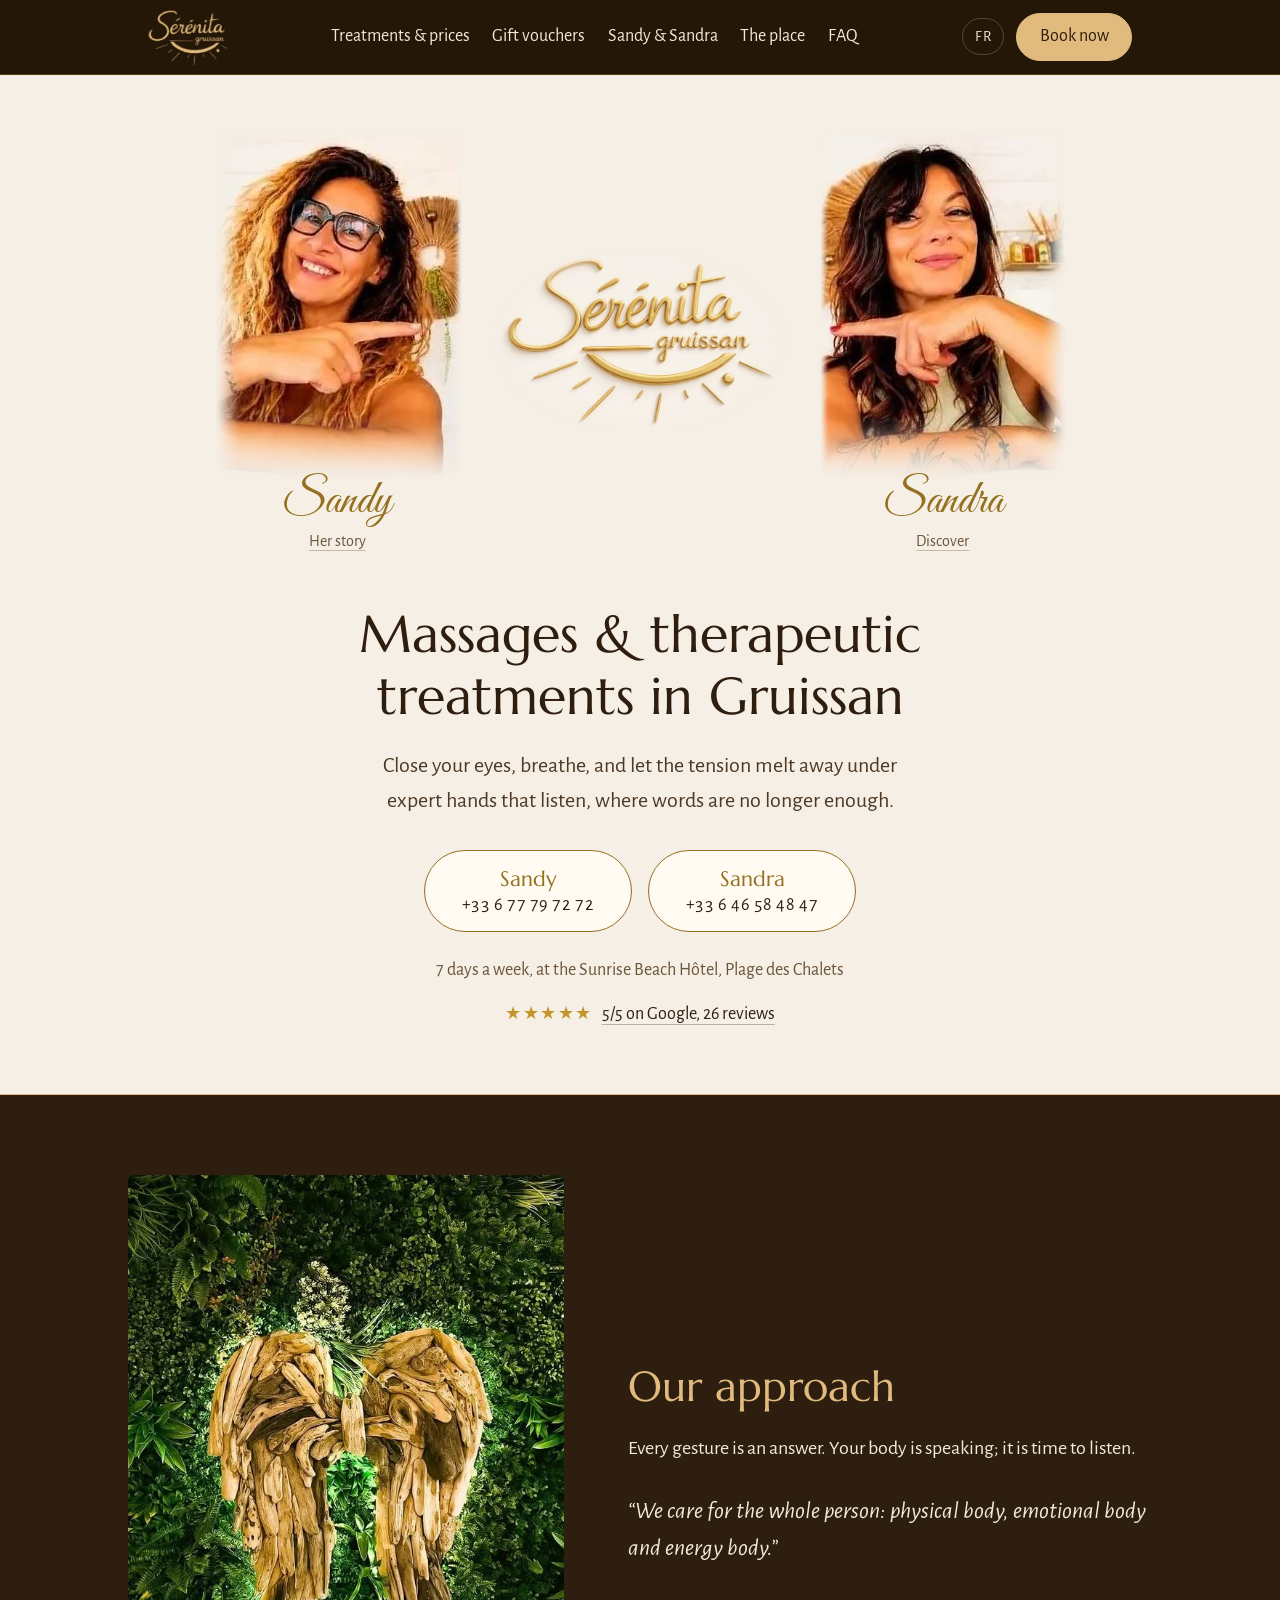
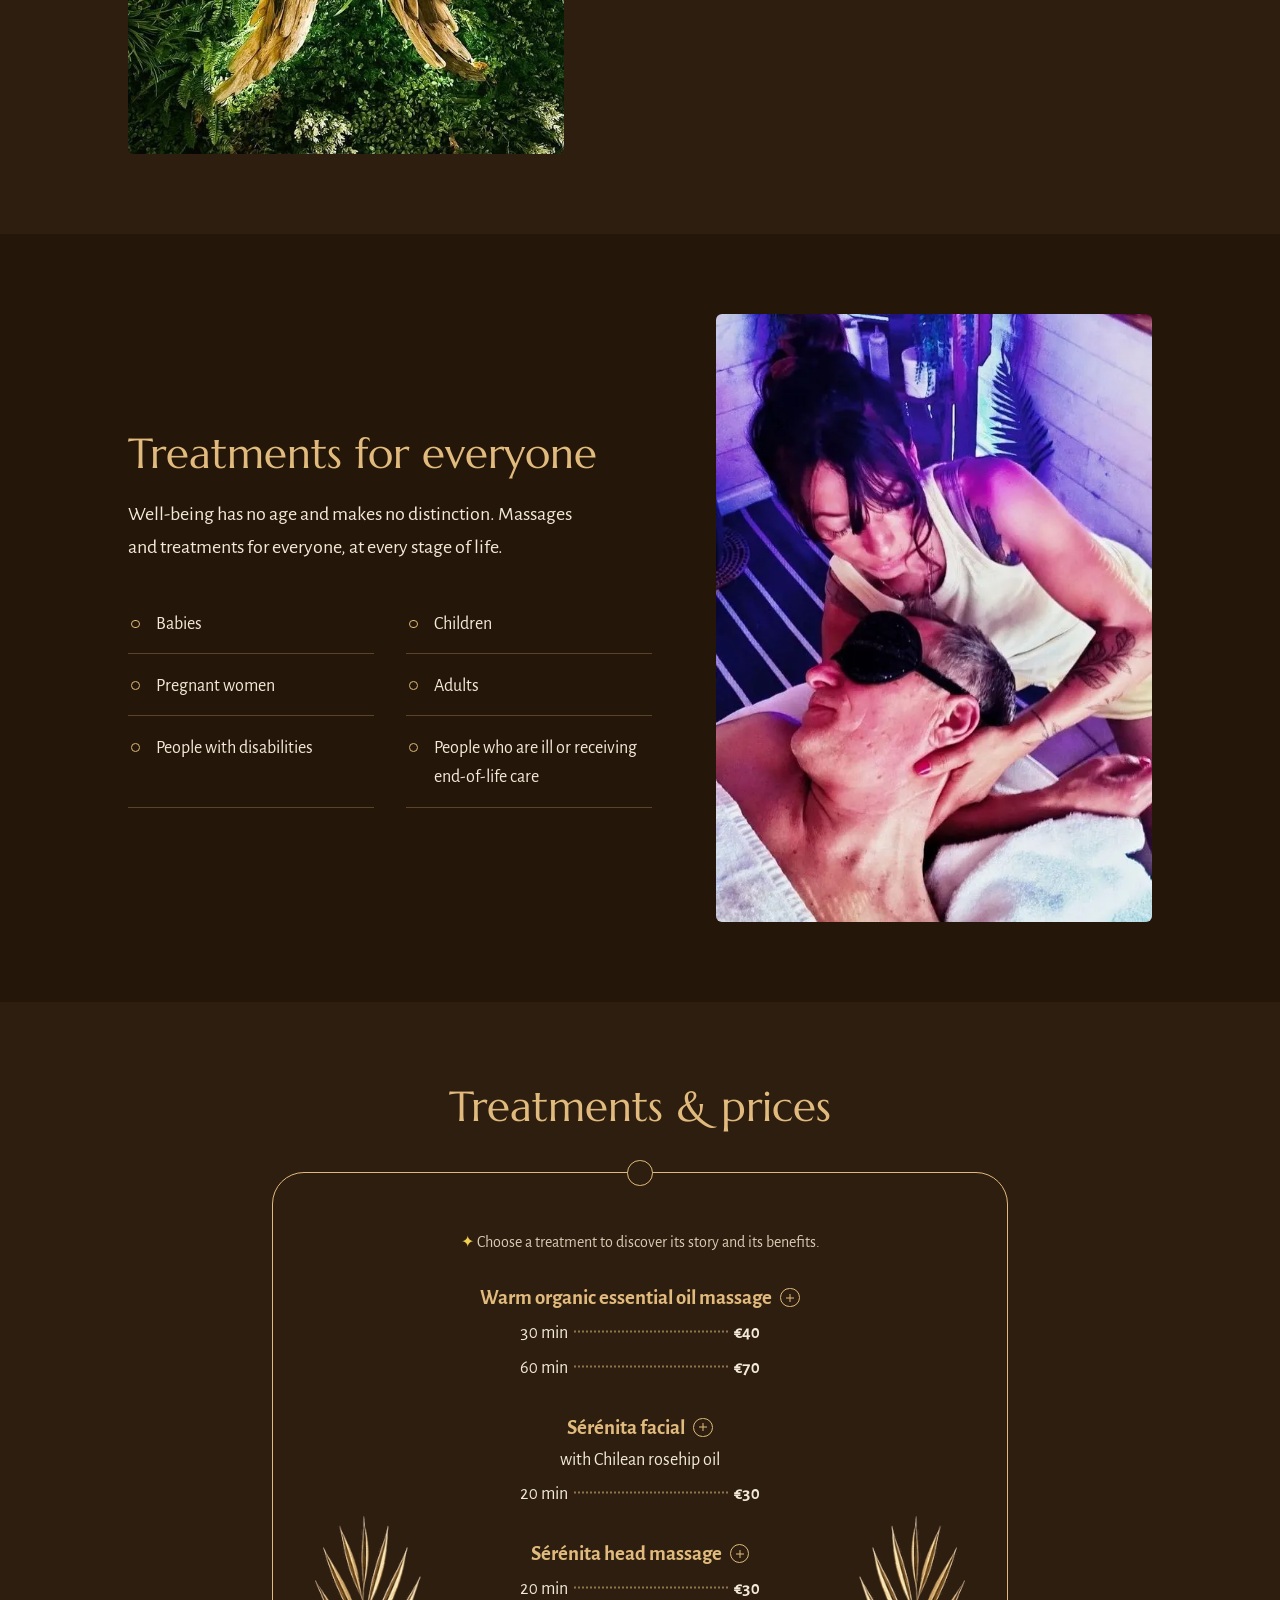
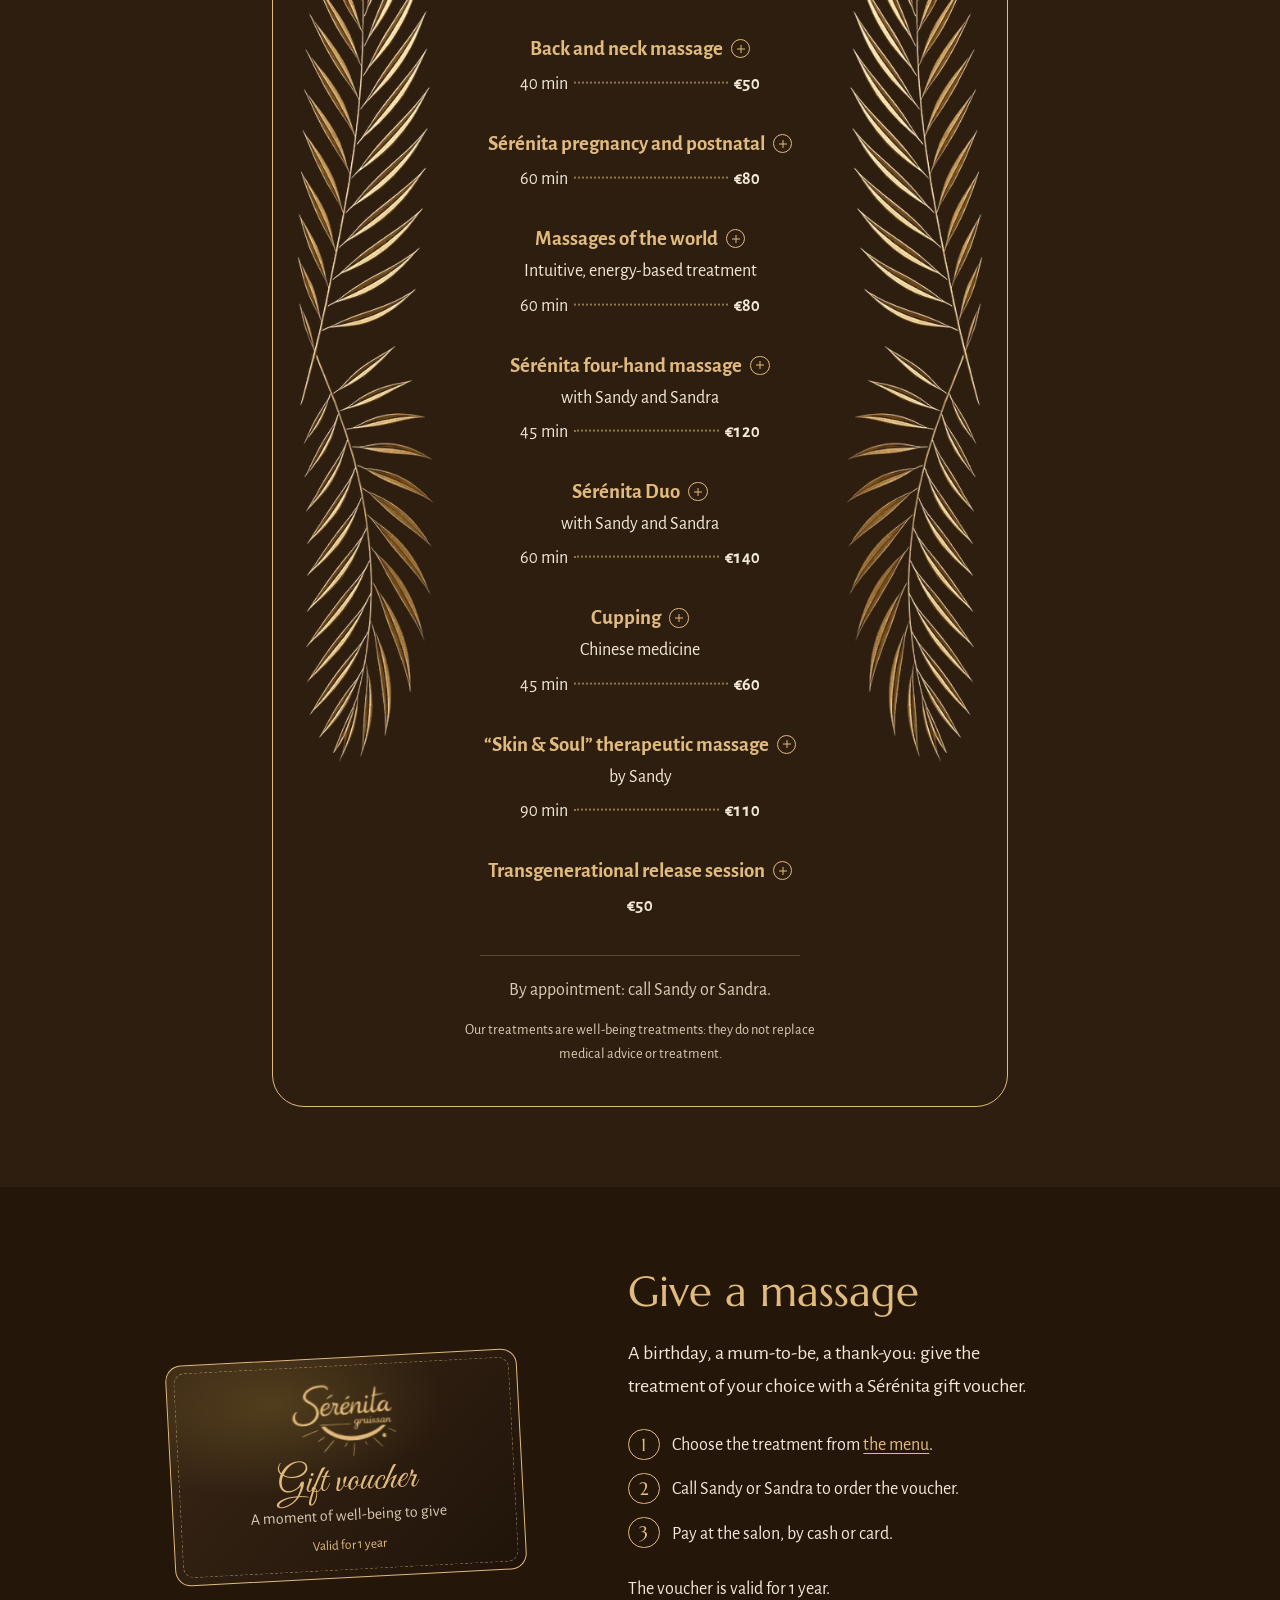
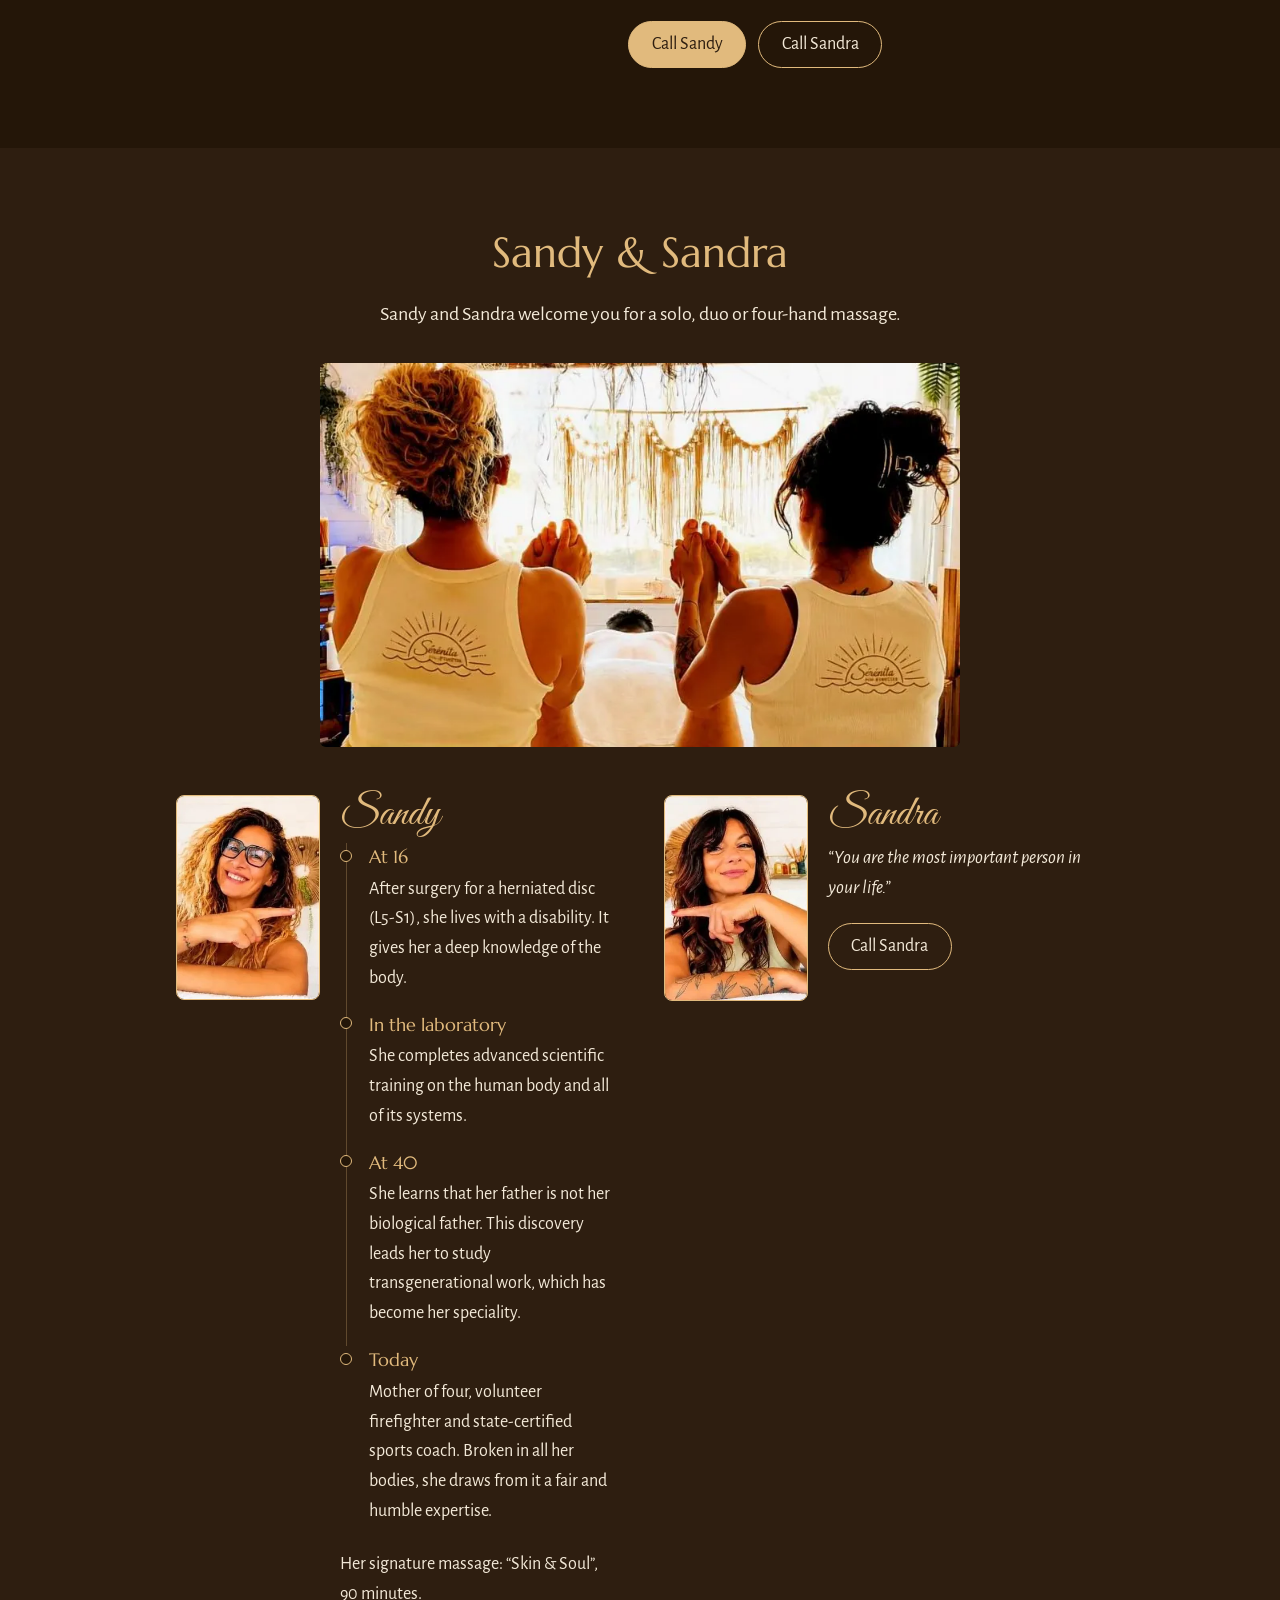
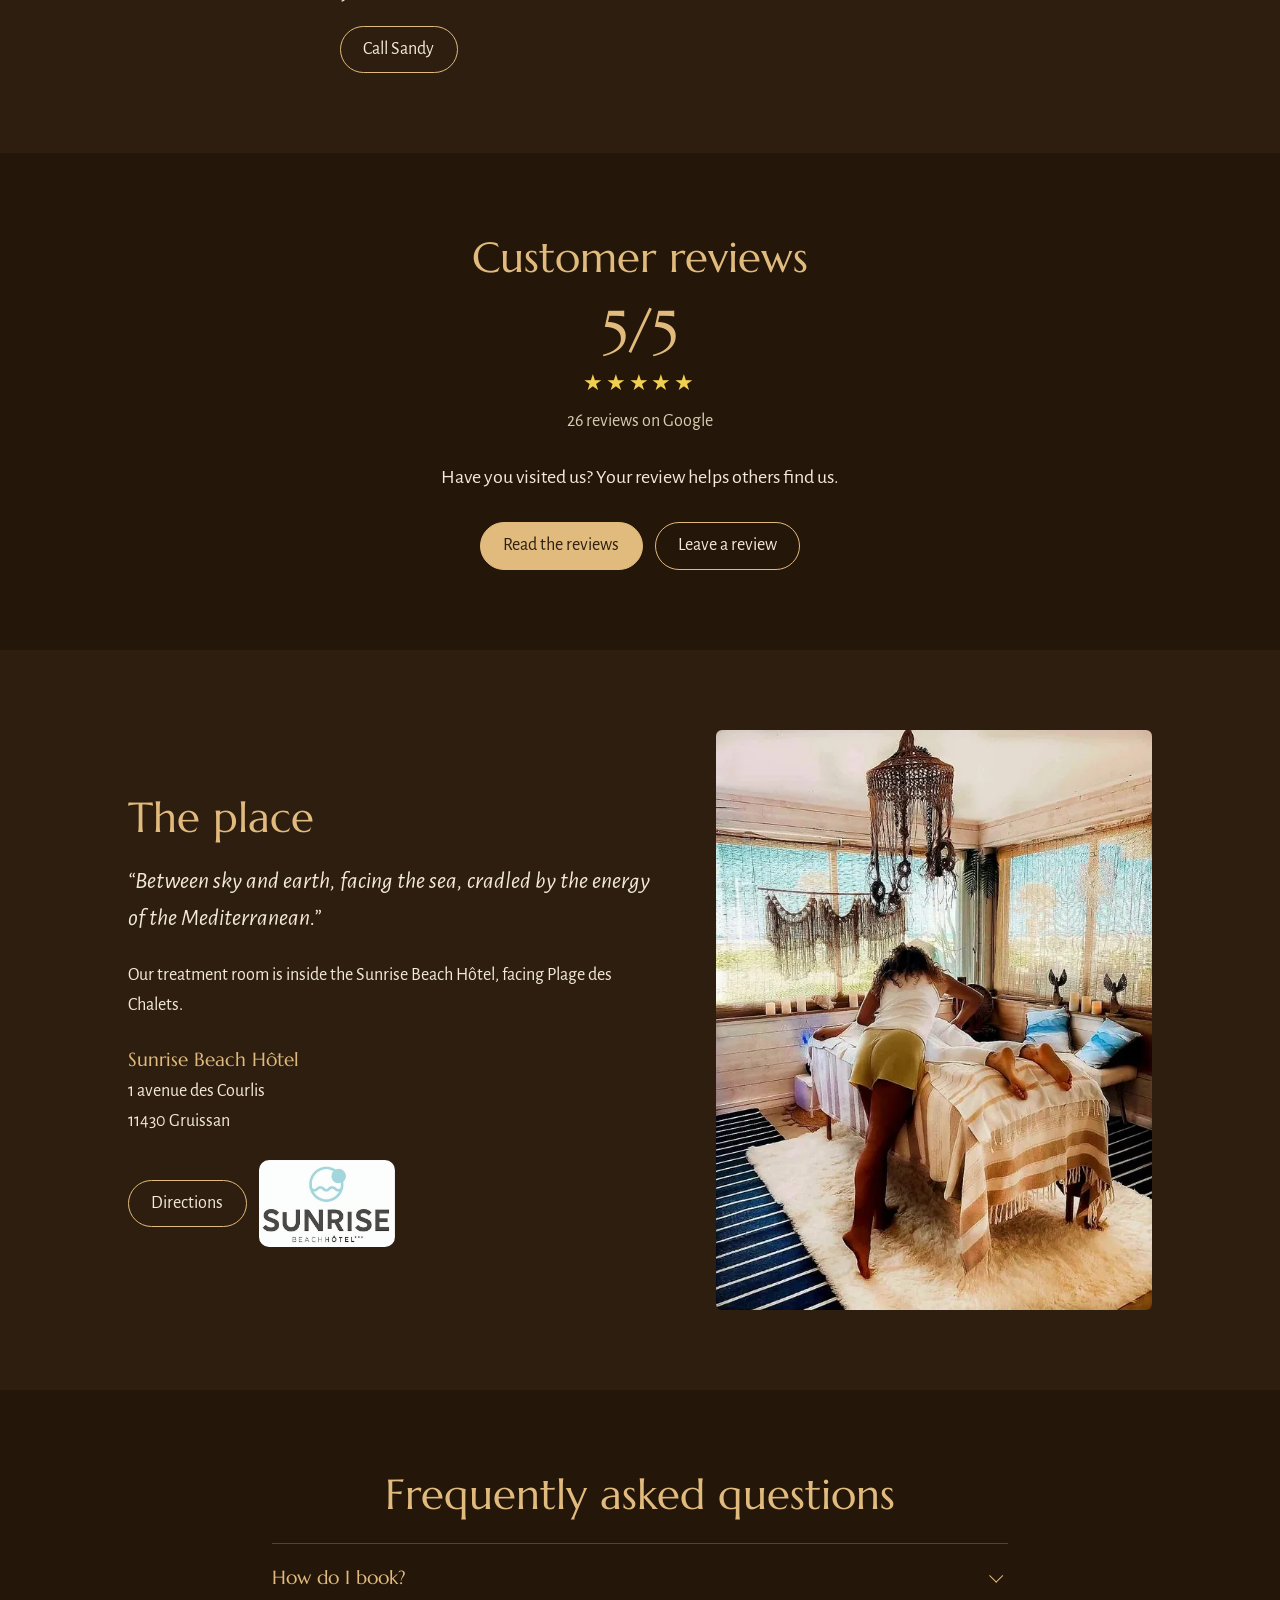
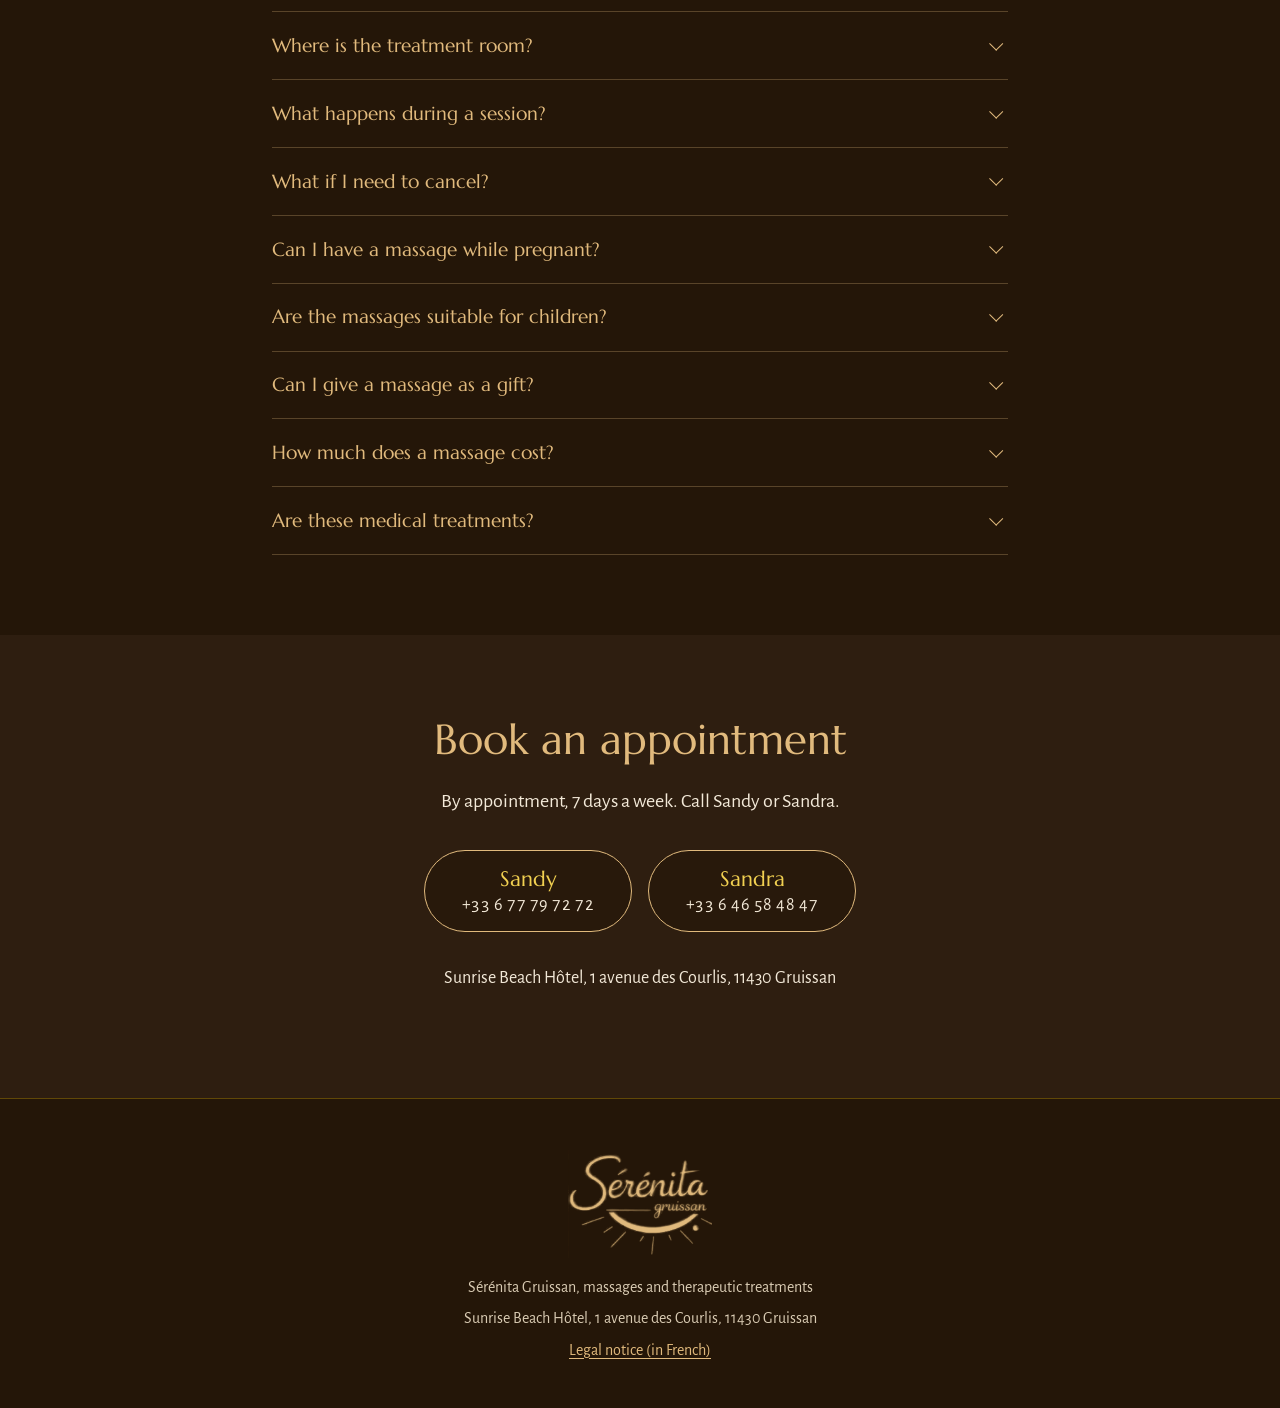
==== en/index.html @ 72ba9d5c "Bons cadeaux, avis clients, questions fréquentes et version anglaise - Section « Offrir un massage »" ====
<!doctype html>
<html lang="en">
<head>
  <meta charset="utf-8">
  <meta name="viewport" content="width=device-width, initial-scale=1">
  <title>Sérénita Gruissan – Massages and therapeutic treatments with Sandy and Sandra</title>
  <meta name="description" content="Massages and therapeutic treatments in Gruissan with Sandy and Sandra, 7 days a week, in their treatment room at the Sunrise Beach Hôtel, Plage des Chalets. Warm organic oil massage, facial, head, back and neck, pregnancy and postnatal, massages of the world, four-hand, duo, cupping, Skin &amp; Soul, transgenerational session. Booking by phone.">
  <meta name="theme-color" content="#2e1e10">
  <link rel="canonical" href="https://sandycrazyconcept.fr/en/">
  <link rel="alternate" hreflang="fr" href="https://sandycrazyconcept.fr/">
  <link rel="alternate" hreflang="en" href="https://sandycrazyconcept.fr/en/">
  <link rel="alternate" hreflang="x-default" href="https://sandycrazyconcept.fr/">
  <meta property="og:url" content="https://sandycrazyconcept.fr/en/">
  <meta property="og:type" content="website">
  <meta property="og:locale" content="en_GB">
  <meta property="og:title" content="Sérénita Gruissan – Massages and therapeutic treatments">
  <meta property="og:description" content="Sandy and Sandra welcome you 7 days a week at the Sunrise Beach Hôtel in Gruissan.">
  <meta property="og:image" content="https://sandycrazyconcept.fr/img/sandy-sandra-800.jpg">
  <link rel="icon" type="image/png" href="../favicon.png">
  <link rel="apple-touch-icon" href="../apple-touch-icon.png">
  <link rel="preload" href="../fonts/marcellus-latin-400-normal.woff2" as="font" type="font/woff2" crossorigin>
  <link rel="preload" href="../fonts/alegreya-sans-latin-400-normal.woff2" as="font" type="font/woff2" crossorigin>
  <link rel="stylesheet" href="../css/style.css?v=8">
  <script type="application/ld+json">
  {
    "@context": "https://schema.org",
    "@type": "HealthAndBeautyBusiness",
    "name": "Sérénita Gruissan",
    "description": "Massages and therapeutic treatments with Sandy and Sandra, in their treatment room at the Sunrise Beach Hôtel, Gruissan.",
    "url": "https://sandycrazyconcept.fr/",
    "image": "https://sandycrazyconcept.fr/img/sandy-sandra-800.jpg",
    "logo": "https://sandycrazyconcept.fr/img/logo-serenita.png",
    "telephone": "+33677797272",
    "priceRange": "30 € – 140 €",
    "address": {
      "@type": "PostalAddress",
      "streetAddress": "Sunrise Beach Hôtel, 1 avenue des Courlis",
      "postalCode": "11430",
      "addressLocality": "Gruissan",
      "addressCountry": "FR"
    },
    "geo": { "@type": "GeoCoordinates", "latitude": 43.1005974, "longitude": 3.1136039 },
    "hasMap": "https://maps.google.com/?cid=7879985521520299105",
    "sameAs": ["https://maps.google.com/?cid=7879985521520299105"]
  }
  </script>
</head>
<body class="avec-barre">
  <a class="evitement" href="#contenu">Skip to content</a>

  <header class="site-entete">
    <div class="conteneur">
      <a class="marque" href="#haut" aria-label="Sérénita Gruissan, back to top">
        <img src="../img/logo-serenita.png" width="452" height="350" alt="Sérénita Gruissan">
      </a>
      <nav class="menu" aria-label="Main menu">
        <ul>
          <li><a href="#tarifs">Treatments &amp; prices</a></li>
          <li><a href="#offrir">Gift vouchers</a></li>
          <li><a href="#equipe">Sandy &amp; Sandra</a></li>
          <li><a href="#lieu">The place</a></li>
          <li><a href="#questions">FAQ</a></li>
        </ul>
      </nav>
      <div class="entete-actions">
        <a class="langue" href="../" hreflang="fr" lang="fr" aria-label="Version française">FR</a>
        <a class="bouton bouton-plein" href="#contact">Book now</a>
      </div>
    </div>
  </header>

  <main id="contenu">
    <section class="accueil" id="haut" aria-labelledby="titre-accueil">
      <div class="triptyque">
        <a class="portrait" href="#sandy" aria-label="Sandy: discover her story">
          <picture>
            <source type="image/webp" srcset="../img/portrait-sandy-ivoire.webp">
            <img src="../img/portrait-sandy-ivoire.png" width="249" height="356" fetchpriority="high" alt="">
          </picture>
          <span class="prenom-script">Sandy</span>
          <span class="decouvrir">Her story</span>
        </a>
        <div class="triptyque-logo">
          <picture>
            <source type="image/webp" srcset="../img/logo-serenita-ivoire.webp">
            <img src="../img/logo-serenita-ivoire.png" width="720" height="455" fetchpriority="high" alt="Sérénita Gruissan">
          </picture>
        </div>
        <a class="portrait" href="#sandra" aria-label="Sandra: discover">
          <picture>
            <source type="image/webp" srcset="../img/portrait-sandra-ivoire.webp">
            <img src="../img/portrait-sandra-ivoire.png" width="248" height="356" fetchpriority="high" alt="">
          </picture>
          <span class="prenom-script">Sandra</span>
          <span class="decouvrir">Discover</span>
        </a>
      </div>
      <div class="accueil-contenu">
        <h1 id="titre-accueil">Massages &amp; therapeutic treatments in Gruissan</h1>
        <p class="intro">Close your eyes, breathe, and let the tension melt away under expert hands that listen, where words are no longer enough.</p>
        <ul class="appels" aria-label="Call to book">
          <li><a href="tel:+33677797272"><span class="prenom">Sandy</span><span class="numero">+33 6 77 79 72 72</span></a></li>
          <li><a href="tel:+33646584847"><span class="prenom">Sandra</span><span class="numero">+33 6 46 58 48 47</span></a></li>
        </ul>
        <p class="lieu-court">7 days a week, at the Sunrise Beach Hôtel, Plage des Chalets</p>
        <p class="avis-google"><a href="https://maps.google.com/?cid=7879985521520299105" target="_blank" rel="noopener"><span class="etoiles" aria-hidden="true">★★★★★</span> <span class="avis-texte">5/5 on Google, 26&nbsp;reviews</span><span class="visuellement-cache"> (opens Google Maps)</span></a></p>
      </div>
    </section>

    <section class="section" id="approche" aria-labelledby="titre-approche">
      <div class="conteneur paire">
        <div class="photo">
          <picture>
            <source type="image/webp" srcset="../img/ailes-600.webp 600w, ../img/ailes-1080.webp 1080w" sizes="(min-width: 860px) 28rem, 100vw">
            <img src="../img/ailes-600.jpg" srcset="../img/ailes-600.jpg 600w, ../img/ailes-1080.jpg 1080w" sizes="(min-width: 860px) 28rem, 100vw"
                 width="600" height="797" loading="lazy" alt="Golden carved wings on a plant wall">
          </picture>
        </div>
        <div>
          <h2 id="titre-approche">Our approach</h2>
          <p class="chapo">Every gesture is an answer. Your body is speaking; it is time to listen.</p>
          <figure class="citation">
            <blockquote><p>“We care for the whole person: physical body, emotional body and energy body.”</p></blockquote>
          </figure>
        </div>
      </div>
    </section>

    <section class="section section-alt" id="pour-tous" aria-labelledby="titre-pour-tous">
      <div class="conteneur paire inversee">
        <div class="photo">
          <picture>
            <source type="image/webp" srcset="../img/soin-nuque-600.webp 600w, ../img/soin-nuque-813.webp 813w" sizes="(min-width: 860px) 28rem, 100vw">
            <img src="../img/soin-nuque-600.jpg" srcset="../img/soin-nuque-600.jpg 600w, ../img/soin-nuque-813.jpg 813w" sizes="(min-width: 860px) 28rem, 100vw"
                 width="600" height="836" loading="lazy" alt="A therapist massages the neck of a client lying down, eyes covered">
          </picture>
        </div>
        <div>
          <h2 id="titre-pour-tous">Treatments for everyone</h2>
          <p class="chapo">Well-being has no age and makes no distinction. Massages and treatments for everyone, at every stage of life.</p>
          <ul class="publics">
            <li>Babies</li>
            <li>Children</li>
            <li>Pregnant women</li>
            <li>Adults</li>
            <li>People with disabilities</li>
            <li>People who are ill or receiving end-of-life care</li>
          </ul>
        </div>
      </div>
    </section>

    <section class="section" id="tarifs" aria-labelledby="titre-tarifs">
      <h2 id="titre-tarifs" class="titre-centre">Treatments &amp; prices</h2>
      <div class="carte">
        <span class="palme palme-gauche" aria-hidden="true"></span>
        <span class="palme palme-droite" aria-hidden="true"></span>
        <p class="soins-aide"><span aria-hidden="true">✦</span> Choose a treatment to discover its story and its benefits.</p>
        <ul class="soins">
          <li class="soin">
            <h3><button class="soin-bouton" type="button" data-fiche="huiles" aria-haspopup="dialog"><span class="soin-nom">Warm organic essential oil massage</span><span class="soin-plus" aria-hidden="true"></span></button></h3>
            <p class="ligne"><span>30&nbsp;min</span><span class="points" aria-hidden="true"></span><span class="prix">€40</span></p>
            <p class="ligne"><span>60&nbsp;min</span><span class="points" aria-hidden="true"></span><span class="prix">€70</span></p>
            <div class="fiche" id="fiche-huiles">
              <h4>Its story</h4>
              <p>Scented oils have accompanied massage since Antiquity, from Egypt to Greece. The word “aromatherapy” was coined in France in the 1930s by the chemist René-Maurice Gattefossé. Here, the organic oils are warmed before the treatment: their warmth envelops the whole body.</p>
              <h4>Its benefits</h4>
              <ul class="fiche-bienfaits">
                <li>Helps release everyday tension</li>
                <li>A warmth that relaxes deeply</li>
                <li>Nourished, delicately scented skin</li>
              </ul>
            </div>
          </li>
          <li class="soin">
            <h3><button class="soin-bouton" type="button" data-fiche="visage" aria-haspopup="dialog"><span class="soin-nom">Sérénita facial</span><span class="soin-plus" aria-hidden="true"></span></button></h3>
            <p class="detail">with Chilean rosehip oil</p>
            <p class="ligne"><span>20&nbsp;min</span><span class="points" aria-hidden="true"></span><span class="prix">€30</span></p>
            <div class="fiche" id="fiche-visage">
              <h4>Its story</h4>
              <p>Rosehip grows wild in the Andes. In Chile, its seeds are pressed to make a precious oil, known for caring for the skin. The treatment pairs it with slow movements across the whole face.</p>
              <h4>Its benefits</h4>
              <ul class="fiche-bienfaits">
                <li>Relaxes the features and the jaw</li>
                <li>Nourished, supple skin</li>
                <li>Twenty minutes of complete calm</li>
              </ul>
            </div>
          </li>
          <li class="soin">
            <h3><button class="soin-bouton" type="button" data-fiche="cranien" aria-haspopup="dialog"><span class="soin-nom">Sérénita head massage</span><span class="soin-plus" aria-hidden="true"></span></button></h3>
            <p class="ligne"><span>20&nbsp;min</span><span class="points" aria-hidden="true"></span><span class="prix">€30</span></p>
            <div class="fiche" id="fiche-cranien">
              <h4>Its story</h4>
              <p>Head massage comes from an Indian family tradition, passed down through the generations. It became known in the West in the late 20th century as “champissage”. Fingers work over the scalp, the neck and the shoulders.</p>
              <h4>Its benefits</h4>
              <ul class="fiche-bienfaits">
                <li>Calms a busy mind</li>
                <li>Relaxes the neck and shoulders</li>
                <li>A short, restorative break</li>
              </ul>
            </div>
          </li>
          <li class="soin">
            <h3><button class="soin-bouton" type="button" data-fiche="dos" aria-haspopup="dialog"><span class="soin-nom">Back and neck massage</span><span class="soin-plus" aria-hidden="true"></span></button></h3>
            <p class="ligne"><span>40&nbsp;min</span><span class="points" aria-hidden="true"></span><span class="prix">€50</span></p>
            <div class="fiche" id="fiche-dos">
              <h4>Its story</h4>
              <p>Our backs carry the weight of our days: screens, lifting, stress. This treatment focuses where tension builds up most, from the lower back to the neck.</p>
              <h4>Its benefits</h4>
              <ul class="fiche-bienfaits">
                <li>Targets the tensest areas</li>
                <li>Helps loosen the neck and shoulders</li>
                <li>A feeling of lightness as you leave</li>
              </ul>
            </div>
          </li>
          <li class="soin">
            <h3><button class="soin-bouton" type="button" data-fiche="prenatal" aria-haspopup="dialog"><span class="soin-nom">Sérénita pregnancy and postnatal</span><span class="soin-plus" aria-hidden="true"></span></button></h3>
            <p class="ligne"><span>60&nbsp;min</span><span class="points" aria-hidden="true"></span><span class="prix">€80</span></p>
            <div class="fiche" id="fiche-prenatal">
              <h4>Its story</h4>
              <p>In many cultures, pregnant women and new mothers receive massages to see them through this unique time. This treatment carries on that tradition: a suitable set-up, gentle movements and time for yourself.</p>
              <h4>Its benefits</h4>
              <ul class="fiche-bienfaits">
                <li>Eases the feeling of heavy legs and a loaded back</li>
                <li>A calm moment during pregnancy</li>
                <li>After the birth, reconnect with your body</li>
              </ul>
              <p class="fiche-note">During pregnancy, talk to your midwife or doctor before your appointment.</p>
            </div>
          </li>
          <li class="soin">
            <h3><button class="soin-bouton" type="button" data-fiche="monde" aria-haspopup="dialog"><span class="soin-nom">Massages of the world</span><span class="soin-plus" aria-hidden="true"></span></button></h3>
            <p class="detail">Intuitive, energy-based treatment</p>
            <p class="ligne"><span>60&nbsp;min</span><span class="points" aria-hidden="true"></span><span class="prix">€80</span></p>
            <div class="fiche" id="fiche-monde">
              <h4>Its story</h4>
              <p>Hawaiian lomi-lomi, Indian abhyanga, Swedish massage: every continent has its own way of touch. This intuitive, energy-based treatment draws on them and adapts to what your body expresses that day.</p>
              <h4>Its benefits</h4>
              <ul class="fiche-bienfaits">
                <li>A journey for the senses, without leaving Gruissan</li>
                <li>A treatment tuned to how you feel that day</li>
                <li>Deep relaxation of body and mind</li>
              </ul>
            </div>
          </li>
          <li class="soin">
            <h3><button class="soin-bouton" type="button" data-fiche="quatre_mains" aria-haspopup="dialog"><span class="soin-nom">Sérénita four-hand massage</span><span class="soin-plus" aria-hidden="true"></span></button></h3>
            <p class="detail">with Sandy and Sandra</p>
            <p class="ligne"><span>45&nbsp;min</span><span class="points" aria-hidden="true"></span><span class="prix">€120</span></p>
            <div class="fiche" id="fiche-quatre_mains">
              <h4>Its story</h4>
              <p>Two therapists, mirrored movements: with four hands, the body no longer knows which hand to follow and finally lets go. Sandy and Sandra synchronise their movements so that they become one.</p>
              <h4>Its benefits</h4>
              <ul class="fiche-bienfaits">
                <li>Letting go, faster</li>
                <li>A fully enveloping sensation</li>
                <li>A rare experience, to try at least once</li>
              </ul>
            </div>
          </li>
          <li class="soin">
            <h3><button class="soin-bouton" type="button" data-fiche="duo" aria-haspopup="dialog"><span class="soin-nom">Sérénita Duo</span><span class="soin-plus" aria-hidden="true"></span></button></h3>
            <p class="detail">with Sandy and Sandra</p>
            <p class="ligne"><span>60&nbsp;min</span><span class="points" aria-hidden="true"></span><span class="prix">€140</span></p>
            <div class="fiche" id="fiche-duo">
              <h4>Its story</h4>
              <p>The duo is enjoyed by two, side by side: each person receives their own massage at the same time. A shared moment, as a couple, with friends or with family.</p>
              <h4>Its benefits</h4>
              <ul class="fiche-bienfaits">
                <li>Share a true moment of relaxation</li>
                <li>A lovely gift idea for two</li>
                <li>Each with their own massage, at the same pace</li>
              </ul>
            </div>
          </li>
          <li class="soin">
            <h3><button class="soin-bouton" type="button" data-fiche="ventouses" aria-haspopup="dialog"><span class="soin-nom">Cupping</span><span class="soin-plus" aria-hidden="true"></span></button></h3>
            <p class="detail">Chinese medicine</p>
            <p class="ligne"><span>45&nbsp;min</span><span class="points" aria-hidden="true"></span><span class="prix">€60</span></p>
            <div class="fiche" id="fiche-ventouses">
              <h4>Its story</h4>
              <p>Cupping is one of the oldest known practices: traces of it are found in ancient Egypt and in ancient China, where animal horns, then bamboo, were used. Placed on the skin, the cups create a gentle suction.</p>
              <h4>Its benefits</h4>
              <ul class="fiche-bienfaits">
                <li>A feeling of release in tense areas</li>
                <li>An ancestral technique, revisited</li>
                <li>An invigorating treatment, unlike a classic massage</li>
              </ul>
              <p class="fiche-note">Cupping can leave round marks for a few days.</p>
            </div>
          </li>
          <li class="soin">
            <h3><button class="soin-bouton" type="button" data-fiche="skin_soul" aria-haspopup="dialog"><span class="soin-nom">“Skin &amp; Soul” therapeutic massage</span><span class="soin-plus" aria-hidden="true"></span></button></h3>
            <p class="detail">by Sandy</p>
            <p class="ligne"><span>90&nbsp;min</span><span class="points" aria-hidden="true"></span><span class="prix">€110</span></p>
            <div class="fiche" id="fiche-skin_soul">
              <h4>Its story</h4>
              <p>“Skin &amp; Soul” is Sandy’s signature massage: a treatment for the soul, the body and the mind. For 90&nbsp;minutes, she puts her knowledge of the body and her attentiveness at the service of your well-being.</p>
              <h4>Its benefits</h4>
              <ul class="fiche-bienfaits">
                <li>The most complete treatment on the menu</li>
                <li>Body and mind, together</li>
                <li>All of Sandy’s expertise, in 90&nbsp;minutes</li>
              </ul>
            </div>
          </li>
          <li class="soin">
            <h3><button class="soin-bouton" type="button" data-fiche="transgenerationnel" aria-haspopup="dialog"><span class="soin-nom">Transgenerational release session</span><span class="soin-plus" aria-hidden="true"></span></button></h3>
            <p class="ligne ligne-seule"><span class="prix">€50</span></p>
            <div class="fiche" id="fiche-transgenerationnel">
              <h4>Its story</h4>
              <p>Transgenerational work starts from one idea: we also inherit the history of our ancestors. In France, the psychologist Anne Ancelin Schützenberger made it widely known with her book “Aïe, mes aïeux !” (1993), published in English as “The Ancestor Syndrome”. Sandy trained in it after a discovery about her own family history.</p>
              <h4>Its benefits</h4>
              <ul class="fiche-bienfaits">
                <li>Step back from your family history</li>
                <li>Let go of what does not belong to you</li>
                <li>A caring time to listen and to talk</li>
              </ul>
              <p class="fiche-note">This session does not replace medical or psychological care.</p>
            </div>
          </li>
        </ul>
        <p class="rappel">By appointment: call Sandy or Sandra.</p>
        <p class="avertissement">Our treatments are well-being treatments: they do not replace medical advice or treatment.</p>
      </div>
    </section>

    <dialog class="fiche-soin" id="fiche-soin" aria-labelledby="fiche-titre">
      <div class="fiche-boite">
        <div class="fiche-ciel">
          <svg class="constellation" viewBox="0 0 200 120" aria-hidden="true" focusable="false"></svg>
        </div>
        <div class="fiche-corps">
          <h3 id="fiche-titre">Treatment</h3>
          <p class="fiche-detail"></p>
          <div class="fiche-prix"></div>
          <div class="fiche-contenu"></div>
          <div class="fiche-actions">
            <a class="bouton bouton-plein" href="tel:+33677797272">Call Sandy</a>
            <a class="bouton" href="tel:+33646584847">Call Sandra</a>
          </div>
        </div>
        <button class="fiche-fermer" type="button" aria-label="Close">×</button>
      </div>
    </dialog>

    <section class="section section-alt offrir" id="offrir" aria-labelledby="titre-offrir">
      <div class="conteneur paire">
        <div class="bon-visuel" aria-hidden="true">
          <div class="bon">
            <img src="../img/logo-serenita.png" width="452" height="350" alt="" loading="lazy">
            <p class="bon-titre">Gift voucher</p>
            <p class="bon-texte">A moment of well-being to give</p>
            <p class="bon-validite">Valid for 1 year</p>
          </div>
        </div>
        <div>
          <h2 id="titre-offrir">Give a massage</h2>
          <p class="chapo">A birthday, a mum-to-be, a thank-you: give the treatment of your choice with a Sérénita gift voucher.</p>
          <ol class="etapes">
            <li>Choose the treatment from <a href="#tarifs">the menu</a>.</li>
            <li>Call Sandy or Sandra to order the voucher.</li>
            <li>Pay at the salon, by cash or card.</li>
          </ol>
          <p>The voucher is valid for 1&nbsp;year.</p>
          <div class="actions">
            <a class="bouton bouton-plein" href="tel:+33677797272">Call Sandy</a>
            <a class="bouton" href="tel:+33646584847">Call Sandra</a>
          </div>
        </div>
      </div>
    </section>

    <section class="section equipe" id="equipe" aria-labelledby="titre-equipe">
      <div class="conteneur">
        <h2 id="titre-equipe">Sandy &amp; Sandra</h2>
        <p class="chapo">Sandy and Sandra welcome you for a solo, duo or four-hand massage.</p>
        <picture>
          <source type="image/webp" srcset="../img/duo-800.webp 800w, ../img/duo-1600.webp 1600w" sizes="(min-width: 860px) 40rem, 100vw">
          <img class="bandeau" src="../img/duo-800.jpg" srcset="../img/duo-800.jpg 800w, ../img/duo-1600.jpg 1600w" sizes="(min-width: 860px) 40rem, 100vw"
               width="1600" height="959" loading="lazy" alt="Sandy and Sandra, seen from behind in Sérénita tops, during a four-hand massage">
        </picture>
        <div class="praticiennes">
          <article class="praticienne" id="sandy" aria-labelledby="titre-sandy">
            <picture>
              <source type="image/webp" srcset="../img/portrait-sandy.webp">
              <img src="../img/portrait-sandy.jpg" width="249" height="356" loading="lazy" alt="Portrait of Sandy">
            </picture>
            <div class="praticienne-texte">
              <h3 id="titre-sandy">Sandy</h3>
              <ol class="parcours">
                <li><span class="parcours-quand">At 16</span><p>After surgery for a herniated disc (L5-S1), she lives with a disability. It gives her a deep knowledge of the body.</p></li>
                <li><span class="parcours-quand">In the laboratory</span><p>She completes advanced scientific training on the human body and all of its systems.</p></li>
                <li><span class="parcours-quand">At 40</span><p>She learns that her father is not her biological father. This discovery leads her to study transgenerational work, which has become her speciality.</p></li>
                <li><span class="parcours-quand">Today</span><p>Mother of four, volunteer firefighter and state-certified sports coach. Broken in all her bodies, she draws from it a fair and humble expertise.</p></li>
              </ol>
              <p>Her signature massage: “Skin &amp; Soul”, 90&nbsp;minutes.</p>
              <a class="bouton" href="tel:+33677797272">Call Sandy</a>
            </div>
          </article>
          <article class="praticienne" id="sandra" aria-labelledby="titre-sandra">
            <picture>
              <source type="image/webp" srcset="../img/portrait-sandra.webp">
              <img src="../img/portrait-sandra.jpg" width="248" height="356" loading="lazy" alt="Portrait of Sandra">
            </picture>
            <div class="praticienne-texte">
              <h3 id="titre-sandra">Sandra</h3>
              <figure class="citation">
                <blockquote><p>“You are the most important person in your life.”</p></blockquote>
              </figure>
              <a class="bouton" href="tel:+33646584847">Call Sandra</a>
            </div>
          </article>
        </div>
      </div>
    </section>

    <section class="section section-alt avis" id="avis" aria-labelledby="titre-avis">
      <div class="conteneur">
        <h2 id="titre-avis">Customer reviews</h2>
        <p class="note-google"><span class="note-chiffre">5/5</span><span class="etoiles" aria-hidden="true">★★★★★</span><span class="note-nombre">26 reviews on Google</span></p>
        <p class="chapo">Have you visited us? Your review helps others find us.</p>
        <div class="actions actions-centre">
          <a class="bouton bouton-plein" href="https://maps.google.com/?cid=7879985521520299105" target="_blank" rel="noopener">Read the reviews</a>
          <a class="bouton" href="https://maps.google.com/?cid=7879985521520299105" target="_blank" rel="noopener">Leave a review</a>
        </div>
      </div>
    </section>

    <section class="section" id="lieu" aria-labelledby="titre-lieu">
      <div class="conteneur paire inversee">
        <div class="photo">
          <picture>
            <source type="image/webp" srcset="../img/cabine-600.webp 600w, ../img/cabine-1080.webp 1080w" sizes="(min-width: 860px) 28rem, 100vw">
            <img src="../img/cabine-600.jpg" srcset="../img/cabine-600.jpg 600w, ../img/cabine-1080.jpg 1080w" sizes="(min-width: 860px) 28rem, 100vw"
                 width="600" height="797" loading="lazy" alt="Massage in the Sérénita treatment room, facing the sea">
          </picture>
        </div>
        <div>
          <h2 id="titre-lieu">The place</h2>
          <figure class="citation citation-haut">
            <blockquote><p>“Between sky and earth, facing the sea, cradled by the energy of the Mediterranean.”</p></blockquote>
          </figure>
          <p class="texte-lieu">Our treatment room is inside the Sunrise Beach Hôtel, facing Plage des Chalets.</p>
          <address class="adresse">
            <strong>Sunrise Beach Hôtel</strong><br>
            1 avenue des Courlis<br>
            11430 Gruissan
          </address>
          <div class="actions">
            <a class="bouton" href="https://maps.google.com/?cid=7879985521520299105" target="_blank" rel="noopener">Directions</a>
            <a class="hotel-logo" href="https://www.hotelsunrise-gruissan.com" target="_blank" rel="noopener">
              <img src="../img/sunrise-beach-hotel-473.jpg" width="473" height="300" loading="lazy" alt="Sunrise Beach Hôtel – open the hotel’s website">
            </a>
          </div>
        </div>
      </div>
    </section>

    <section class="section section-alt questions" id="questions" aria-labelledby="titre-questions">
      <div class="conteneur conteneur-etroit">
        <h2 id="titre-questions">Frequently asked questions</h2>
        <div class="faq">
          <details>
            <summary>How do I book?</summary>
            <p>By phone, 7 days a week: Sandy on <a href="tel:+33677797272">+33 6 77 79 72 72</a> or Sandra on <a href="tel:+33646584847">+33 6 46 58 48 47</a>.</p>
          </details>
          <details>
            <summary>Where is the treatment room?</summary>
            <p>Inside the Sunrise Beach Hôtel, 1 avenue des Courlis, Gruissan, facing Plage des Chalets. <a href="https://maps.google.com/?cid=7879985521520299105" target="_blank" rel="noopener">Get directions</a>.</p>
          </details>
          <details>
            <summary>What happens during a session?</summary>
            <p>Each massage is adapted to your needs, your pain and how you feel. You talk it through with Sandy or Sandra before you begin.</p>
          </details>
          <details>
            <summary>What if I need to cancel?</summary>
            <p>Please let us know at least 24&nbsp;hours in advance, by phone.</p>
          </details>
          <details>
            <summary>Can I have a massage while pregnant?</summary>
            <p>Yes, that is what the Sérénita pregnancy and postnatal treatment (60&nbsp;min, €80) is for. Talk to your midwife or doctor before your appointment.</p>
          </details>
          <details>
            <summary>Are the massages suitable for children?</summary>
            <p>Yes. Sérénita massages young and old alike, from babies to adults, including people with disabilities.</p>
          </details>
          <details>
            <summary>Can I give a massage as a gift?</summary>
            <p>Yes, with a <a href="#offrir">gift voucher</a> valid for 1&nbsp;year, paid at the salon by cash or card.</p>
          </details>
          <details>
            <summary>How much does a massage cost?</summary>
            <p>From €30 for a 20-minute treatment to €140 for the Sérénita Duo. All prices are on <a href="#tarifs">the treatment menu</a>.</p>
          </details>
          <details>
            <summary>Are these medical treatments?</summary>
            <p>No. They are well-being treatments: they do not replace medical advice or treatment.</p>
          </details>
        </div>
      </div>
    </section>

    <section class="section contact" id="contact" aria-labelledby="titre-contact">
      <div class="conteneur">
        <h2 id="titre-contact">Book an appointment</h2>
        <p class="chapo">By appointment, 7 days a week. Call Sandy or Sandra.</p>
        <ul class="appels">
          <li><a href="tel:+33677797272"><span class="prenom">Sandy</span><span class="numero">+33 6 77 79 72 72</span></a></li>
          <li><a href="tel:+33646584847"><span class="prenom">Sandra</span><span class="numero">+33 6 46 58 48 47</span></a></li>
        </ul>
        <address class="adresse">Sunrise Beach Hôtel, 1 avenue des Courlis, 11430 Gruissan</address>
      </div>
    </section>
  </main>

  <footer class="pied">
    <img src="../img/logo-serenita.png" width="452" height="350" loading="lazy" alt="">
    <p>Sérénita Gruissan, massages and therapeutic treatments</p>
    <p>Sunrise Beach Hôtel, 1 avenue des Courlis, 11430 Gruissan</p>
    <p><a href="../mentions-legales.html" hreflang="fr">Legal notice (in French)</a></p>
  </footer>

  <nav class="barre-appel" aria-label="Call">
    <a href="tel:+33677797272">Call Sandy</a>
    <a href="tel:+33646584847">Call Sandra</a>
  </nav>
  <script src="../js/soins.js?v=1" defer></script>
</body>
</html>
---- css/style.css ----
/* Sérénita Gruissan — version 2 (« pro »)
   Couleurs de la page Canva d'origine : brun #2e1e10, dorés #e1ba7d / #f1d051.
   Polices hébergées sur le site : Marcellus (titres), Alegreya Sans (texte), Great Vibes (prénoms). */

@font-face { font-family: "Marcellus"; src: url("../fonts/marcellus-latin-400-normal.woff2") format("woff2"); font-weight: 400; font-style: normal; font-display: swap; }
@font-face { font-family: "Alegreya Sans"; src: url("../fonts/alegreya-sans-latin-400-normal.woff2") format("woff2"); font-weight: 400; font-style: normal; font-display: swap; }
@font-face { font-family: "Alegreya Sans"; src: url("../fonts/alegreya-sans-latin-400-italic.woff2") format("woff2"); font-weight: 400; font-style: italic; font-display: swap; }
@font-face { font-family: "Alegreya Sans"; src: url("../fonts/alegreya-sans-latin-700-normal.woff2") format("woff2"); font-weight: 700; font-style: normal; font-display: swap; }
@font-face { font-family: "Great Vibes"; src: url("../fonts/great-vibes-latin-400-normal.woff2") format("woff2"); font-weight: 400; font-style: normal; font-display: swap; }

:root {
  --ecorce: #2e1e10;
  --ecorce-sombre: #241608;
  --ecorce-claire: #3a2716;
  --sable: #f3e9d8;
  --sable-doux: #d9cbb3;
  --or-patine: #e1ba7d;
  --or-vif: #f1d051;
  --bronze: #ac8507;
  --ivoire: #f6efe6;
  --or-fonce: #94701f;
  --or-etoile: #c4952b;
  --brun: #4d3a26;
  --brun-doux: #6b5539;
  --filet: rgba(225, 186, 125, 0.28);
  --mesure: 36rem;
  --entete: 4.5rem;
}

*, *::before, *::after { box-sizing: border-box; }
html { -webkit-text-size-adjust: 100%; scroll-behavior: smooth; }
@media (prefers-reduced-motion: reduce) { html { scroll-behavior: auto; } }

body {
  margin: 0;
  background: var(--ecorce);
  color: var(--sable);
  font-family: "Alegreya Sans", "Gill Sans", "Trebuchet MS", sans-serif;
  font-size: 1.125rem;
  line-height: 1.65;
  text-rendering: optimizeLegibility;
}

img { max-width: 100%; height: auto; display: block; }
h1, h2, h3 { font-family: "Marcellus", "Palatino Linotype", Georgia, serif; font-weight: 400; color: var(--or-patine); line-height: 1.2; }
h1, h2, h3, .chapo, .lieu-court, .soins .detail { text-wrap: balance; }
p { margin: 0 0 1rem; }
a { color: var(--or-patine); text-underline-offset: 0.18em; }
a:hover { color: var(--or-vif); }
:focus-visible { outline: 2px solid var(--or-vif); outline-offset: 3px; border-radius: 4px; }
[id] { scroll-margin-top: calc(var(--entete) + 1rem); }

.evitement { position: absolute; left: -9999px; top: 0; }
.evitement:focus { left: 1rem; top: 1rem; z-index: 50; padding: 0.5rem 1rem; background: var(--sable); color: var(--ecorce); }

.conteneur { max-width: 64rem; margin: 0 auto; }

/* ---------- En-tête fixe ---------- */

.site-entete {
  position: sticky;
  top: 0;
  z-index: 20;
  background: rgba(36, 22, 8, 0.94);
  border-bottom: 1px solid rgba(172, 133, 7, 0.35);
}
@supports (backdrop-filter: blur(6px)) {
  .site-entete { background: rgba(36, 22, 8, 0.82); backdrop-filter: blur(6px); }
}
.site-entete .conteneur {
  display: flex;
  align-items: center;
  justify-content: space-between;
  gap: 1.5rem;
  min-height: var(--entete);
  padding: 0.4rem 1.25rem;
}
.marque { display: block; border-radius: 6px; }
.marque img { width: auto; height: 3.4rem; }

.menu ul { display: none; margin: 0; padding: 0; list-style: none; }
.menu a { color: var(--sable); text-decoration: none; white-space: nowrap; }
.menu a:hover { color: var(--or-vif); }

.bouton {
  display: inline-flex;
  align-items: center;
  justify-content: center;
  gap: 0.5rem;
  padding: 0.7rem 1.4rem;
  border: 1px solid var(--or-patine);
  border-radius: 999px;
  color: var(--sable);
  text-decoration: none;
  line-height: 1.3;
}
.bouton:hover { background: rgba(225, 186, 125, 0.14); color: var(--sable); }
.bouton-plein { background: var(--or-patine); color: var(--ecorce); }
.bouton-plein:hover { background: var(--or-vif); color: var(--ecorce); }
.site-entete .bouton { display: none; white-space: nowrap; }
.entete-actions { display: flex; align-items: center; gap: 0.75rem; }
.langue {
  flex: none;
  padding: 0.3rem 0.75rem;
  border: 1px solid var(--filet);
  border-radius: 999px;
  color: var(--sable);
  font-size: 0.95rem;
  letter-spacing: 0.04em;
  text-decoration: none;
}
.langue:hover { border-color: var(--or-patine); color: var(--or-vif); }

/* ---------- Accueil : Sandy et Sandra sur fond ivoire, le logo doré au milieu ---------- */

.accueil {
  position: relative;
  padding: clamp(1.75rem, 4vw, 3.25rem) 1rem 0;
  background: var(--ivoire);
  color: var(--ecorce);
  border-bottom: 1px solid var(--or-patine);
  text-align: center;
}
.triptyque {
  display: grid;
  grid-template-columns: minmax(0, 1fr) minmax(0, 1.15fr) minmax(0, 1fr);
  align-items: center;
  gap: clamp(0.25rem, 2vw, 1.75rem);
  max-width: 54rem;
  margin: 0 auto;
}
.portrait {
  display: flex;
  flex-direction: column;
  align-items: center;
  border-radius: 12px;
  color: var(--ecorce);
  text-decoration: none;
}
.portrait img { width: 100%; height: auto; }
.portrait .prenom-script {
  margin-top: -0.4rem;
  font-family: "Great Vibes", "Snell Roundhand", cursive;
  font-size: clamp(1.75rem, 3.6vw, 3rem);
  line-height: 1.15;
  color: var(--or-fonce);
}
.portrait .decouvrir {
  font-size: clamp(0.8rem, 1.3vw, 1rem);
  color: var(--brun-doux);
  text-decoration: underline;
  text-decoration-color: rgba(107, 85, 57, 0.35);
  text-underline-offset: 0.25em;
}
.portrait:hover { color: var(--ecorce); }
.portrait:hover .decouvrir { color: var(--ecorce); text-decoration-color: currentColor; }
.triptyque-logo img { width: 100%; max-width: 19rem; margin: 0 auto; }
.accueil :focus-visible { outline-color: var(--or-fonce); }

.accueil-contenu {
  max-width: 54rem;
  margin: 0 auto;
  padding: clamp(1.75rem, 4vw, 3rem) 0.25rem clamp(2.5rem, 5vw, 4rem);
}
.accueil h1 {
  margin: 0 0 1.25rem;
  font-size: clamp(2.1rem, 3.4vw + 1rem, 3.25rem);
  color: var(--ecorce);
}
.accueil .intro {
  max-width: 34rem;
  color: var(--brun);
  margin: 0 auto 2rem;
  font-size: clamp(1.2rem, 0.6vw + 1.05rem, 1.375rem);
  line-height: 1.6;
}

.appels {
  display: flex;
  flex-wrap: wrap;
  justify-content: center;
  gap: 1rem;
  margin: 0 0 1.5rem;
  padding: 0;
  list-style: none;
}
.appels a {
  display: flex;
  flex-direction: column;
  align-items: center;
  min-width: 13rem;
  padding: 0.85rem 1.75rem;
  border: 1px solid var(--or-patine);
  border-radius: 999px;
  background: rgba(36, 22, 8, 0.55);
  color: var(--sable);
  text-decoration: none;
  line-height: 1.35;
}
.appels a:hover { background: rgba(225, 186, 125, 0.16); color: var(--sable); }
.appels .prenom { font-family: "Marcellus", Georgia, serif; font-size: 1.3125rem; color: var(--or-vif); }
.appels .numero { font-variant-numeric: tabular-nums; letter-spacing: 0.03em; }
.accueil .appels a { background: #fffaf2; border-color: var(--or-fonce); color: var(--ecorce); }
.accueil .appels a:hover { background: #fff3df; color: var(--ecorce); }
.accueil .appels .prenom { color: var(--or-fonce); }

.accueil .lieu-court { margin: 0; color: var(--brun-doux); }
.accueil .avis-google { margin: 0.9rem 0 0; }
.accueil .avis-google a { color: var(--ecorce); text-decoration: none; }
.accueil .avis-google .avis-texte {
  text-decoration: underline;
  text-decoration-color: rgba(46, 30, 16, 0.3);
  text-underline-offset: 0.25em;
}
.accueil .avis-google a:hover { color: var(--or-fonce); }
.accueil .avis-google a:hover .avis-texte { text-decoration-color: currentColor; }
.accueil .avis-google .etoiles { margin-right: 0.35em; color: var(--or-etoile); letter-spacing: 0.08em; }

/* ---------- Sections ---------- */

.section { padding: 5rem 1.25rem; }
.section-alt { background: var(--ecorce-sombre); }
.section h2 { margin: 0 0 1.25rem; font-size: clamp(2rem, 2.5vw + 1.2rem, 2.6rem); }
.chapo { max-width: var(--mesure); font-size: 1.25rem; }

.citation { margin: 1.75rem 0 0; }
.citation blockquote { margin: 0; }
.citation p { margin: 0; font-style: italic; font-size: clamp(1.25rem, 0.6vw + 1.1rem, 1.5rem); line-height: 1.55; color: var(--sable); }
.citation figcaption { margin-top: 0.75rem; font-family: "Marcellus", Georgia, serif; color: var(--or-patine); }

.paire { display: grid; gap: 2.5rem; align-items: center; }
.paire .photo img { width: 100%; border-radius: 6px; }

/* Pour qui */
.publics {
  display: grid;
  gap: 0.25rem 2rem;
  margin: 2rem 0 0;
  padding: 0;
  list-style: none;
}
.publics li {
  position: relative;
  padding: 0.85rem 0 0.85rem 1.75rem;
  border-bottom: 1px solid var(--filet);
}
.publics li::before {
  content: "";
  position: absolute;
  left: 0.2rem;
  top: 1.45rem;
  width: 0.55rem;
  height: 0.55rem;
  border: 1px solid var(--or-patine);
  border-radius: 50%;
}

/* Carte des soins et tarifs : palmes dorées et points de conduite, comme la carte imprimée */
.titre-centre { text-align: center; }
.carte {
  position: relative;
  max-width: 46rem;
  margin: 2.5rem auto 0;
  padding: 3rem 4rem 2rem;
  background: var(--ecorce);
  border: 1px solid var(--or-patine);
  border-radius: 2rem;
}
.carte::before {
  content: "";
  position: absolute;
  top: -0.8rem;
  left: 50%;
  width: 1.6rem;
  height: 1.6rem;
  margin-left: -0.8rem;
  background: var(--ecorce);
  border: 1px solid var(--or-patine);
  border-radius: 50%;
}
.palme {
  position: absolute;
  top: 2rem;
  bottom: 2rem;
  width: 2.75rem;
  background: url("../img/palme.png") center top / 100% auto repeat-y;
  pointer-events: none;
}
.palme-gauche { left: 0.6rem; }
.palme-droite { right: 0.6rem; transform: scaleX(-1); }
.soins { margin: 0; padding: 0; list-style: none; text-align: center; }
.soins li { padding: 0.85rem 0; }
.soins h3 {
  margin: 0;
  font-family: "Alegreya Sans", "Gill Sans", sans-serif;
  font-weight: 700;
  font-size: 1.2rem;
  line-height: 1.3;
  color: var(--or-patine);
}
.soins .detail { margin: 0.1rem 0 0; color: var(--sable); }
.ligne {
  display: flex;
  align-items: baseline;
  gap: 0.4rem;
  max-width: 15rem;
  margin: 0.3rem auto 0;
  font-variant-numeric: tabular-nums;
  white-space: nowrap;
}
.ligne .points {
  flex: 1;
  min-width: 1.5rem;
  border-bottom: 2px dotted rgba(225, 186, 125, 0.55);
  transform: translateY(-0.3em);
}
.ligne .prix { font-weight: 700; }
.ligne-seule { justify-content: center; }
.soins-aide { margin: 0 0 0.75rem; text-align: center; color: var(--sable-doux); font-size: 1rem; }
.soins-aide span { color: var(--or-vif); }
.soin-bouton {
  display: inline-flex;
  align-items: center;
  gap: 0.5rem;
  max-width: 100%;
  padding: 0.2rem 0.4rem;
  border: 0;
  border-radius: 8px;
  background: none;
  color: var(--or-patine);
  font: inherit;
  font-weight: 700;
  text-align: center;
  cursor: pointer;
}
.soin-bouton:hover, .soin-bouton:focus-visible { color: var(--or-vif); }
.soin-bouton:hover .soin-plus { background: rgba(241, 208, 81, 0.16); }
.soin-plus {
  position: relative;
  flex: none;
  width: 1.2rem;
  height: 1.2rem;
  border: 1px solid currentColor;
  border-radius: 50%;
}
.soin-plus::before, .soin-plus::after {
  content: "";
  position: absolute;
  left: 50%;
  top: 50%;
  width: 0.5rem;
  height: 1px;
  background: currentColor;
  transform: translate(-50%, -50%);
}
.soin-plus::after { transform: translate(-50%, -50%) rotate(90deg); }
.fiche { display: none; }
.sans-dialog .fiche { display: block; margin: 0.75rem auto 0; max-width: 24rem; text-align: left; }
.sans-dialog .soin-plus { display: none; }
.carte .avertissement { max-width: 24rem; margin: 0.75rem auto 0; font-size: 0.9rem; text-align: center; color: var(--sable-doux); }

/* Fiche d'un soin : sa constellation s'anime, puis son histoire et ses bienfaits */
.fiche-soin {
  width: min(34rem, calc(100% - 2rem));
  max-height: calc(100vh - 2rem);
  max-height: calc(100dvh - 2rem);
  padding: 0;
  border: 1px solid var(--or-patine);
  border-radius: 1.5rem;
  background: var(--ecorce);
  color: var(--sable);
  overflow: auto;
  overscroll-behavior: contain;
}
.fiche-soin::backdrop { background: rgba(12, 7, 2, 0.72); backdrop-filter: blur(3px); }
.fiche-boite { position: relative; }
.fiche-ciel {
  position: relative;
  height: 10rem;
  overflow: hidden;
  background:
    radial-gradient(ellipse 55% 75% at 50% 55%, rgba(241, 208, 81, 0.2), rgba(241, 208, 81, 0) 70%),
    linear-gradient(180deg, #140b04, #24170b);
  border-bottom: 1px solid var(--filet);
}
.fiche-ciel::after {
  content: "";
  position: absolute;
  inset: 0;
  background: linear-gradient(100deg, rgba(241, 208, 81, 0) 40%, rgba(241, 208, 81, 0.18) 50%, rgba(241, 208, 81, 0) 60%);
  transform: translateX(-100%);
}
.constellation { position: absolute; inset: 0; width: 100%; height: 100%; }
.constellation .orbite { fill: none; stroke: rgba(225, 186, 125, 0.32); stroke-width: 0.5; stroke-dasharray: 2 4; transform-origin: 100px 60px; }
.constellation .trait { stroke: var(--or-patine); stroke-width: 0.8; stroke-linecap: round; opacity: 0.85; }
.constellation .etoile { fill: var(--or-vif); filter: drop-shadow(0 0 2px rgba(241, 208, 81, 0.9)); transform-box: fill-box; transform-origin: center; }
.fiche-corps { padding: 1.5rem 1.5rem 1.75rem; }
.fiche-corps > h3 { margin: 0; font-size: 1.6rem; text-align: center; text-wrap: balance; }
.fiche-detail { margin: 0.25rem 0 0; text-align: center; color: var(--sable-doux); }
.fiche-prix { margin: 0.75rem 0 0.25rem; }
.fiche-contenu h4 { margin: 1.25rem 0 0.35rem; font-family: "Marcellus", Georgia, serif; font-weight: 400; font-size: 1.15rem; color: var(--or-patine); }
.fiche-contenu p { margin: 0; }
.fiche-bienfaits { margin: 0; padding: 0; list-style: none; }
.fiche-bienfaits li { position: relative; padding: 0.3rem 0 0.3rem 1.5rem; }
.fiche-bienfaits li::before { content: "✦"; position: absolute; left: 0; top: 0.3rem; color: var(--or-vif); font-size: 0.85rem; }
.fiche-note { margin-top: 1rem !important; padding: 0.6rem 0.85rem; border-left: 2px solid var(--or-patine); background: rgba(225, 186, 125, 0.08); font-size: 0.95rem; color: var(--sable-doux); }
.fiche-actions { display: flex; flex-wrap: wrap; justify-content: center; gap: 0.6rem; margin-top: 1.5rem; }
.fiche-fermer {
  position: absolute;
  top: 0.6rem;
  right: 0.6rem;
  width: 2.5rem;
  height: 2.5rem;
  border: 1px solid var(--filet);
  border-radius: 50%;
  background: rgba(20, 12, 4, 0.65);
  color: var(--sable);
  font: inherit;
  font-size: 1.5rem;
  line-height: 1;
  cursor: pointer;
}
.fiche-fermer:hover { color: var(--or-vif); border-color: var(--or-patine); }
@media (max-width: 599px) {
  .fiche-soin {
    width: 100%;
    max-width: 100%;
    margin: auto 0 0;
    border-radius: 1.25rem 1.25rem 0 0;
    border-bottom: 0;
    max-height: 92vh;
    max-height: 92dvh;
  }
}
@media (prefers-reduced-motion: no-preference) {
  .fiche-soin.anime { animation: fiche-apparait 0.35s ease; }
  .fiche-soin.anime .fiche-ciel::after { animation: fiche-balayage 2.2s ease 0.2s 1 forwards; }
  .fiche-soin.anime .orbite { animation: fiche-tourne 40s linear infinite; }
  .fiche-soin.anime .orbite-2 { animation-duration: 26s; animation-direction: reverse; }
  .fiche-soin.anime .trait { stroke-dasharray: 100; stroke-dashoffset: 100; animation: fiche-trace 1.1s ease forwards; animation-delay: calc(var(--i) * 90ms + 150ms); }
  .fiche-soin.anime .etoile { animation: fiche-scintille 2.6s ease-in-out infinite; animation-delay: calc(var(--i) * -0.37s); }
  .fiche-soin.anime .fiche-contenu { animation: fiche-monte 0.6s ease 0.35s both; }
}
@keyframes fiche-apparait { from { opacity: 0; transform: translateY(14px) scale(0.98); } }
@keyframes fiche-balayage { to { transform: translateX(100%); } }
@keyframes fiche-tourne { to { transform: rotate(360deg); } }
@keyframes fiche-trace { to { stroke-dashoffset: 0; } }
@keyframes fiche-scintille { 0%, 100% { opacity: 0.55; transform: scale(0.85); } 50% { opacity: 1; transform: scale(1.2); } }
@keyframes fiche-monte { from { opacity: 0; transform: translateY(8px); } }
.carte .rappel {
  max-width: 20rem;
  margin: 1.25rem auto 0;
  padding-top: 1.25rem;
  border-top: 1px solid var(--filet);
  text-align: center;
  color: var(--sable-doux);
}

/* Équipe : une partie pour Sandy, une pour Sandra */
.equipe { text-align: center; }
.equipe .chapo { margin: 0 auto 2rem; }
.equipe .bandeau { width: 100%; max-width: 40rem; margin: 0 auto; border-radius: 6px; }
.praticiennes {
  display: grid;
  gap: 2.5rem;
  max-width: 58rem;
  margin: 3rem auto 0;
  text-align: left;
}
.praticienne {
  display: grid;
  grid-template-columns: 7rem minmax(0, 1fr);
  gap: 1.25rem;
  align-items: start;
}
.praticienne img { width: 100%; border: 1px solid var(--or-patine); border-radius: 8px; }
.praticienne h3 {
  margin: 0 0 0.4rem;
  font-family: "Great Vibes", "Snell Roundhand", cursive;
  font-size: 2.6rem;
  line-height: 1;
  color: var(--or-patine);
}
.praticienne .citation { margin: 0 0 1.25rem; }
.praticienne .citation p { font-size: 1.2rem; }
.parcours { margin: 0 0 1.25rem; padding: 0; list-style: none; }
.parcours li { position: relative; margin-left: 0.35rem; padding: 0 0 1.1rem 1.4rem; border-left: 1px solid var(--filet); }
.parcours li:last-child { padding-bottom: 0.25rem; border-left-color: transparent; }
.parcours li::before {
  content: "";
  position: absolute;
  left: -0.4rem;
  top: 0.4rem;
  width: 0.75rem;
  height: 0.75rem;
  border: 1px solid var(--or-patine);
  border-radius: 50%;
  background: var(--ecorce-sombre);
}
.parcours-quand { display: block; font-family: "Marcellus", Georgia, serif; font-size: 1.1rem; color: var(--or-patine); }
.parcours p { margin: 0.15rem 0 0; }

/* Bons cadeaux */
.bon-visuel { display: grid; place-items: center; padding: 1rem 0; }
.bon {
  position: relative;
  display: flex;
  flex-direction: column;
  align-items: center;
  justify-content: center;
  width: min(100%, 22rem);
  aspect-ratio: 1.6;
  padding: 1.25rem;
  border: 1px solid var(--or-patine);
  border-radius: 1rem;
  background:
    radial-gradient(ellipse 70% 60% at 30% 20%, rgba(241, 208, 81, 0.16), rgba(241, 208, 81, 0) 70%),
    linear-gradient(135deg, #3a2716, #1f1309);
  text-align: center;
  transform: rotate(-3deg);
}
.bon::before {
  content: "";
  position: absolute;
  inset: 0.45rem;
  border: 1px dashed rgba(225, 186, 125, 0.45);
  border-radius: 0.7rem;
}
.bon img { width: 6.5rem; }
.bon-titre { margin: 0.1rem 0 0; font-family: "Great Vibes", "Snell Roundhand", cursive; font-size: 2.4rem; line-height: 1.1; color: var(--or-patine); }
.bon-texte { margin: 0; font-size: 1rem; color: var(--sable-doux); }
.bon-validite { margin: 0.35rem 0 0; font-size: 0.85rem; color: var(--or-patine); }
.etapes { counter-reset: etape; margin: 1.5rem 0 1rem; padding: 0; list-style: none; }
.etapes li { counter-increment: etape; position: relative; min-height: 2rem; padding: 0.3rem 0 0.6rem 2.75rem; }
.etapes li::before {
  content: counter(etape);
  position: absolute;
  left: 0;
  top: 0.15rem;
  display: grid;
  place-items: center;
  width: 1.95rem;
  height: 1.95rem;
  border: 1px solid var(--or-patine);
  border-radius: 50%;
  font-family: "Marcellus", Georgia, serif;
  color: var(--or-patine);
}

/* Avis clients */
.avis { text-align: center; }
.avis .chapo { margin: 0 auto 1.75rem; }
.note-google { display: flex; flex-direction: column; align-items: center; gap: 0.35rem; margin: 0 0 1.5rem; }
.note-chiffre { font-family: "Marcellus", Georgia, serif; font-size: 3.5rem; line-height: 1; color: var(--or-patine); }
.note-google .etoiles { font-size: 1.4rem; letter-spacing: 0.12em; color: var(--or-vif); }
.note-nombre { color: var(--sable-doux); }
.actions-centre { justify-content: center; }

/* Questions fréquentes */
.conteneur-etroit { max-width: 46rem; }
.questions h2 { text-align: center; }
.faq { margin-top: 1.5rem; border-top: 1px solid var(--filet); }
.faq details { border-bottom: 1px solid var(--filet); }
.faq summary {
  position: relative;
  padding: 1.1rem 2.75rem 1.1rem 0;
  font-family: "Marcellus", Georgia, serif;
  font-size: 1.2rem;
  color: var(--or-patine);
  cursor: pointer;
  list-style: none;
}
.faq summary::-webkit-details-marker { display: none; }
.faq summary::after {
  content: "";
  position: absolute;
  right: 0.4rem;
  top: 50%;
  width: 0.65rem;
  height: 0.65rem;
  border-right: 1px solid var(--or-patine);
  border-bottom: 1px solid var(--or-patine);
  transform: translateY(-70%) rotate(45deg);
}
.faq details[open] summary::after { transform: translateY(-25%) rotate(-135deg); }
.faq summary:hover { color: var(--or-vif); }
.faq details p { margin: 0 0 1.25rem; }

/* Lieu */
.citation-haut { margin-top: 0; }
.texte-lieu { margin-top: 1.5rem; }
.adresse { margin: 1.5rem 0; font-style: normal; color: var(--sable); }
.adresse strong { font-family: "Marcellus", Georgia, serif; font-weight: 400; color: var(--or-patine); font-size: 1.2rem; }
.actions { display: flex; flex-wrap: wrap; gap: 0.75rem; align-items: center; }
.hotel-logo img { width: 8.5rem; border-radius: 10px; }

/* Contact */
.contact { text-align: center; }
.contact .chapo { margin: 0 auto 2rem; }
.contact .adresse { margin-top: 2rem; }

/* Pied de page */
.pied {
  padding: 3rem 1.25rem 2.5rem;
  border-top: 1px solid rgba(172, 133, 7, 0.45);
  background: var(--ecorce-sombre);
  text-align: center;
  font-size: 1rem;
  color: var(--sable-doux);
}
.pied img { width: 9rem; margin: 0 auto 1rem; }
.pied p { margin: 0.3rem 0; }

/* Barre d'appel sur téléphone */
.barre-appel {
  position: fixed;
  left: 0;
  right: 0;
  bottom: 0;
  z-index: 30;
  display: grid;
  grid-template-columns: 1fr 1fr;
  gap: 0.5rem;
  padding: 0.6rem 0.75rem calc(0.6rem + env(safe-area-inset-bottom));
  background: rgba(36, 22, 8, 0.96);
  border-top: 1px solid rgba(172, 133, 7, 0.5);
}
.barre-appel a {
  display: block;
  padding: 0.7rem 0.5rem;
  border-radius: 999px;
  background: var(--or-patine);
  color: var(--ecorce);
  font-weight: 700;
  text-align: center;
  text-decoration: none;
}
.barre-appel a:hover { background: var(--or-vif); color: var(--ecorce); }
body.avec-barre { padding-bottom: 4.75rem; }

/* Page de texte (mentions légales) */
.page-texte { max-width: 40rem; margin: 0 auto; padding: 3rem 1.25rem 4rem; }
.page-texte h1 { font-size: clamp(2rem, 3vw + 1rem, 2.5rem); margin: 0 0 1.5rem; }
.page-texte h2 { font-size: 1.5rem; margin: 2.25rem 0 0.5rem; }
.page-texte p { margin: 0 0 0.75rem; }

/* ---------- Écrans moyens et grands ---------- */

@media (min-width: 600px) {
  .publics { grid-template-columns: 1fr 1fr; }
}

@media (min-width: 860px) {
  .site-entete .bouton { display: inline-flex; }
  .marque img { height: 3.8rem; }
  .paire { grid-template-columns: 5fr 6fr; gap: 4rem; }
  .paire.inversee .photo { order: 2; }
  .paire.inversee { grid-template-columns: 6fr 5fr; }
  .praticiennes { grid-template-columns: 1fr 1fr; gap: 3rem; }
  .praticienne { grid-template-columns: 9rem minmax(0, 1fr); }
  .barre-appel { display: none; }
  body.avec-barre { padding-bottom: 0; }
}

@media (min-width: 860px) {
  .paire .publics { grid-template-columns: 1fr; }
}

@media (min-width: 1000px) {
  .paire .publics { grid-template-columns: 1fr 1fr; }
}

@media (min-width: 1120px) {
  .menu ul { display: flex; gap: 1.4rem; }
}

/* Sur téléphone, la barre d'appel remplace les boutons de l'accueil */
@media (max-width: 859px) {
  .accueil .appels { display: none; }
}

@media (min-width: 700px) {
  .carte { padding: 3.5rem 11rem 2.5rem; }
  .palme {
    top: 2.5rem;
    bottom: 2.5rem;
    width: 8.5rem;
    background-size: contain;
    background-repeat: no-repeat;
    background-position: center;
  }
  .palme-gauche { left: 1.5rem; }
  .palme-droite { right: 1.5rem; }
  .soins h3 { font-size: 1.3rem; }
}

@media (max-width: 599px) {
  .praticienne { grid-template-columns: 1fr; gap: 1rem; }
  .praticienne picture { max-width: 9rem; }
}

@media (max-width: 479px) {
  .section { padding: 4rem 1.25rem; }
}

@media (prefers-reduced-motion: no-preference) {
  a, .bouton, .appels a, .barre-appel a { transition: background-color 0.2s ease, color 0.2s ease; }
  .faq summary::after { transition: transform 0.2s ease; }

}

.visuellement-cache {
  position: absolute;
  width: 1px;
  height: 1px;
  overflow: hidden;
  clip: rect(0 0 0 0);
  white-space: nowrap;
}
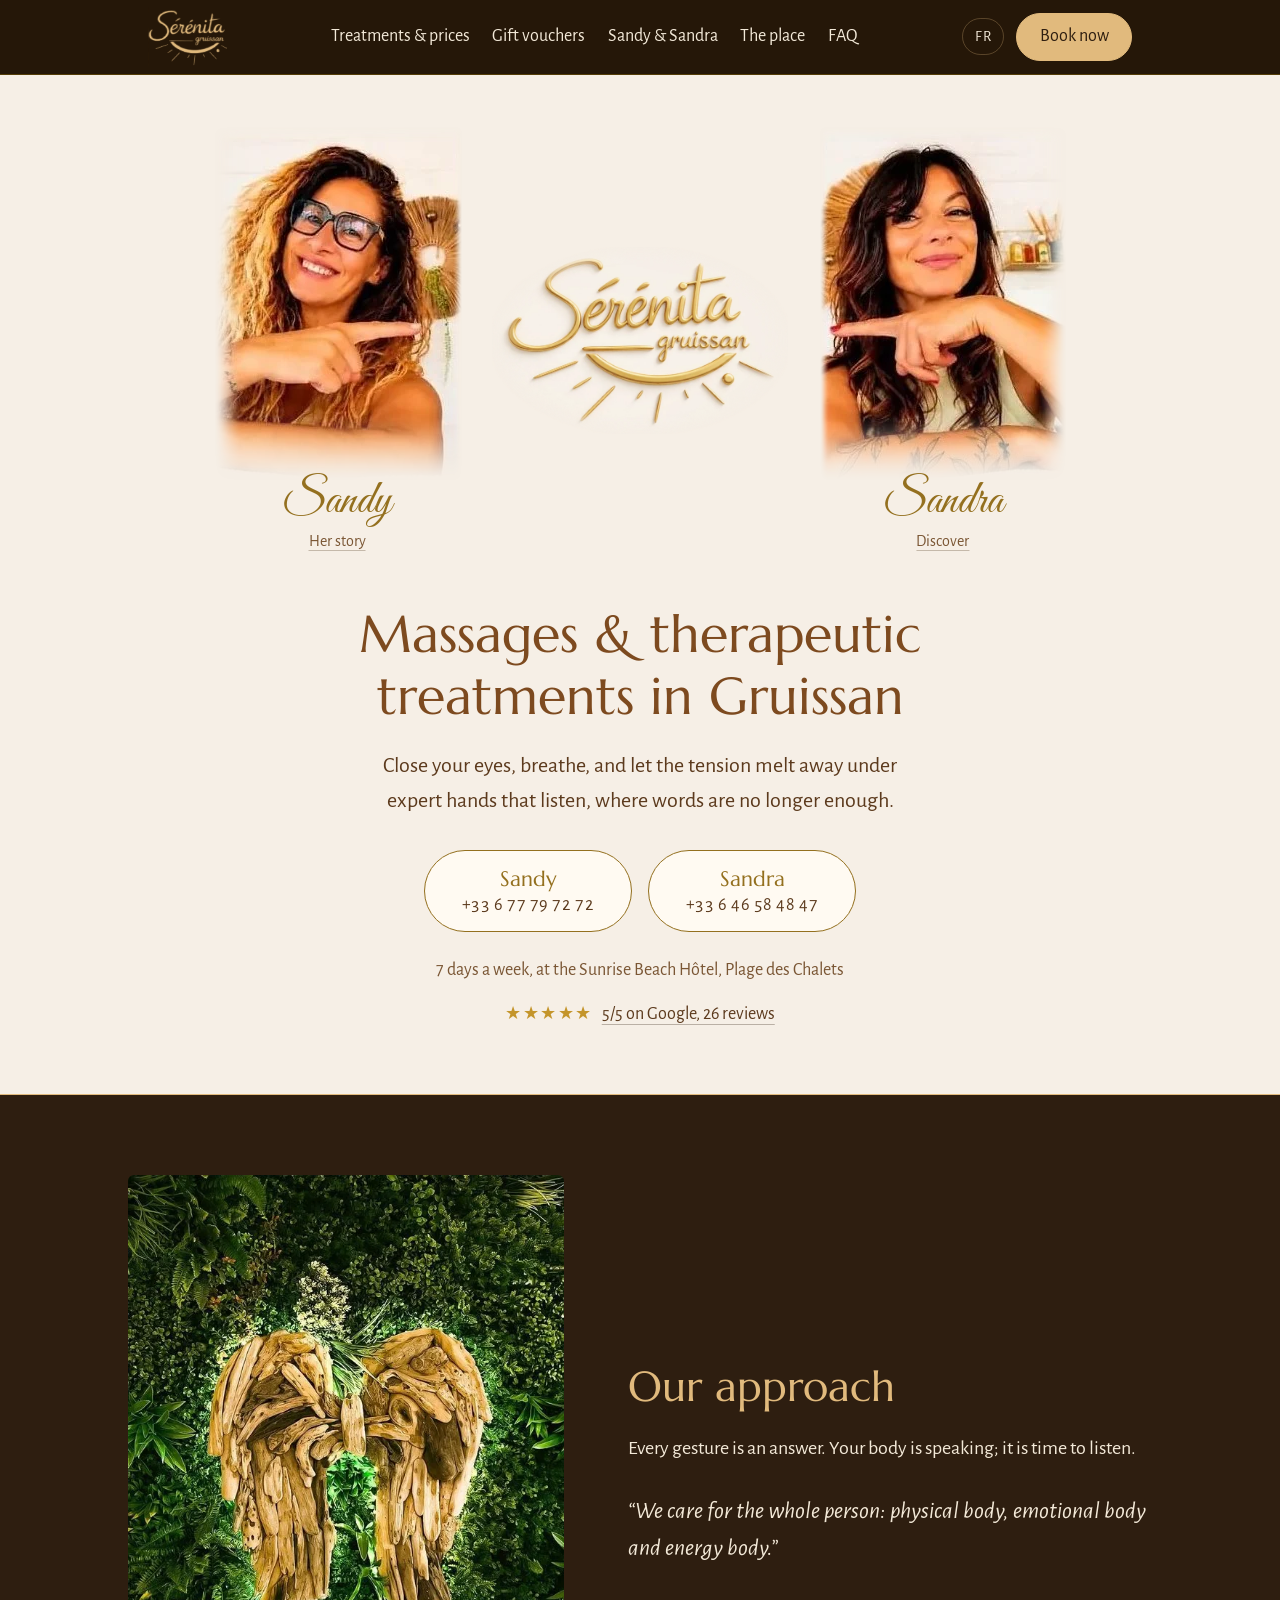
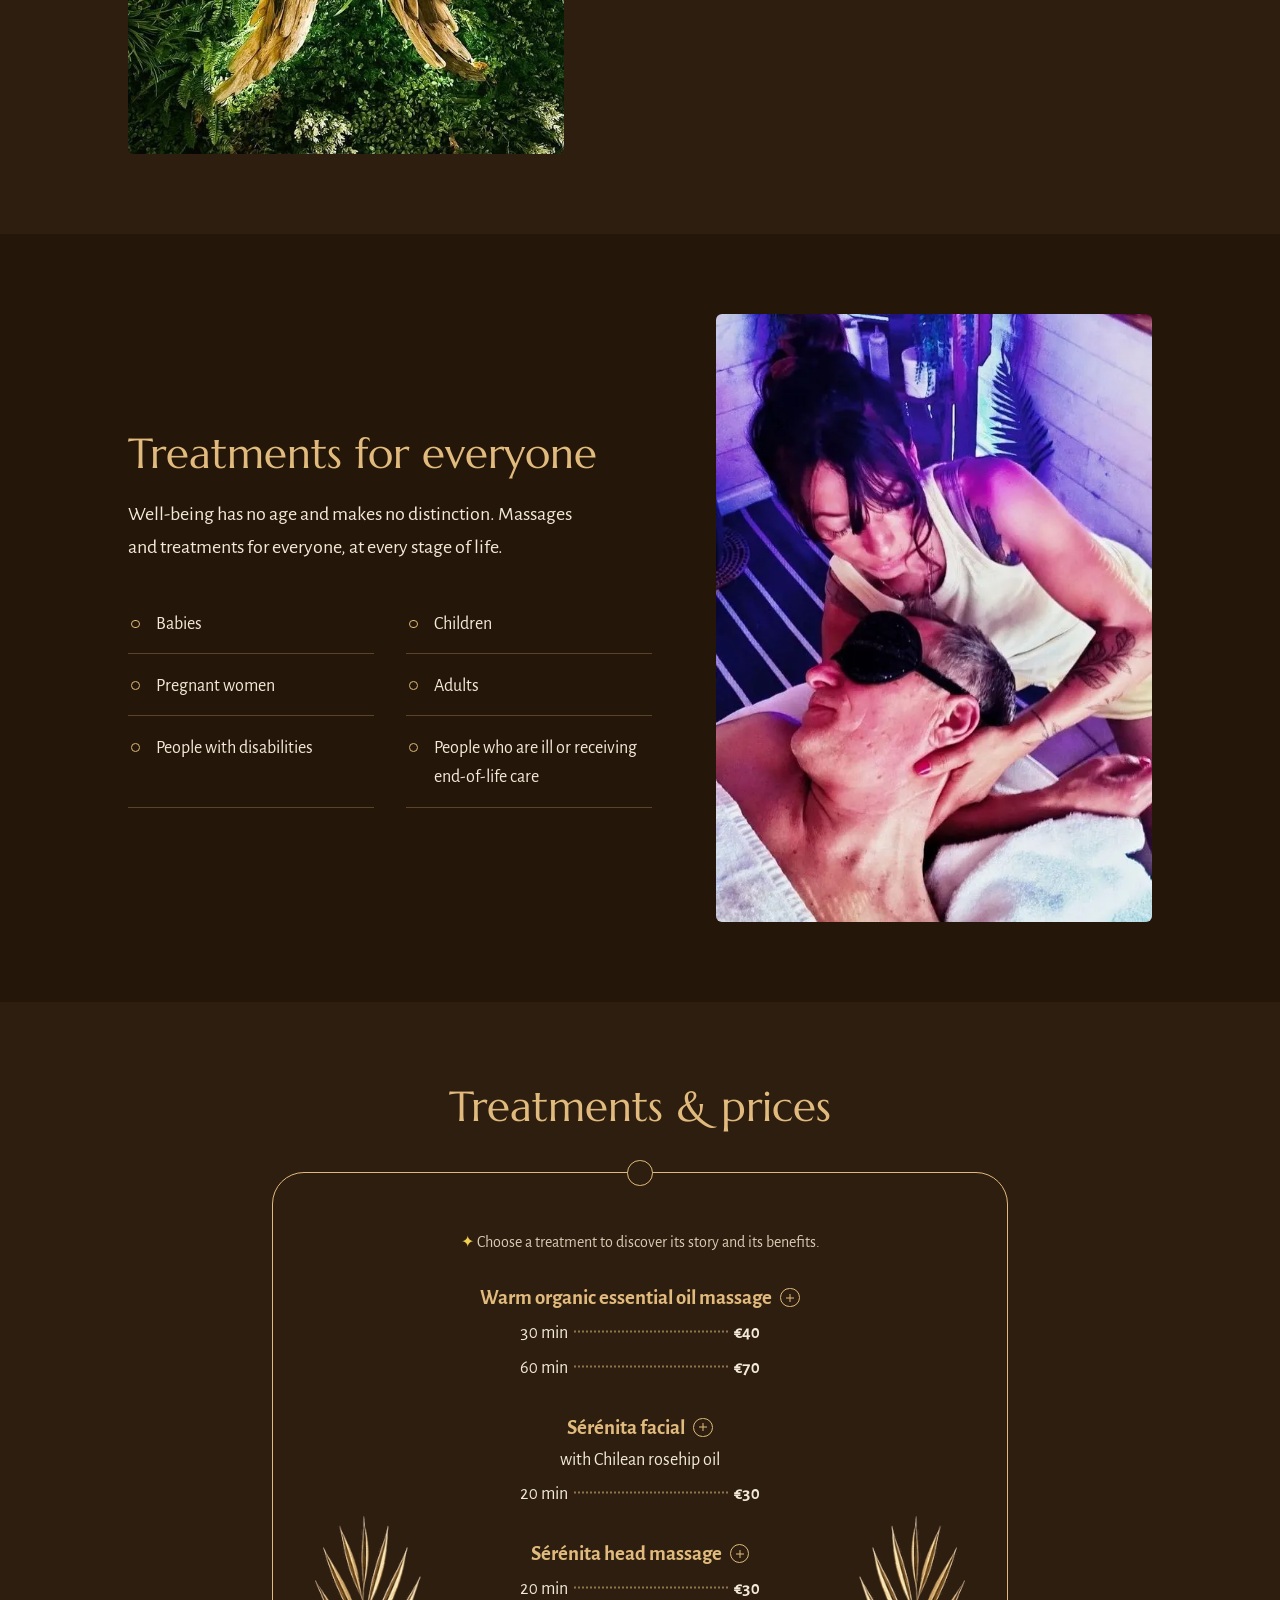
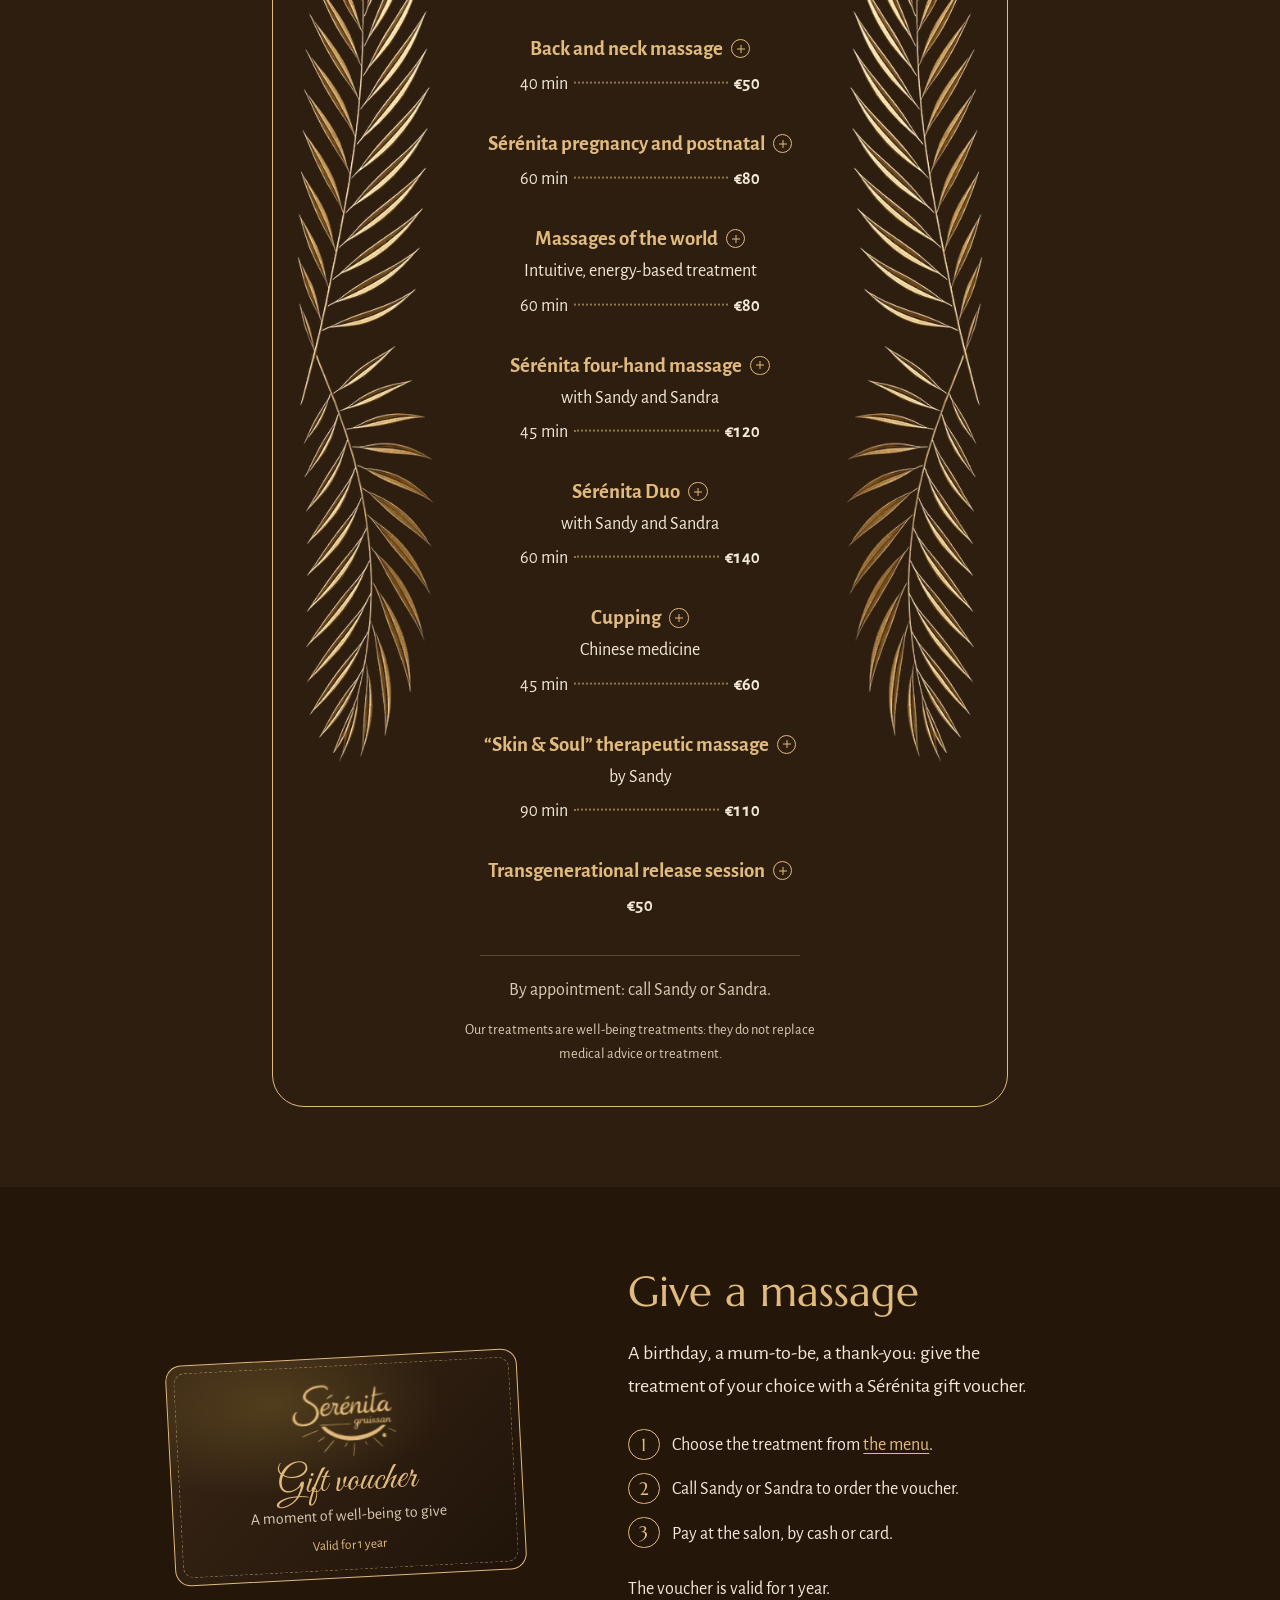
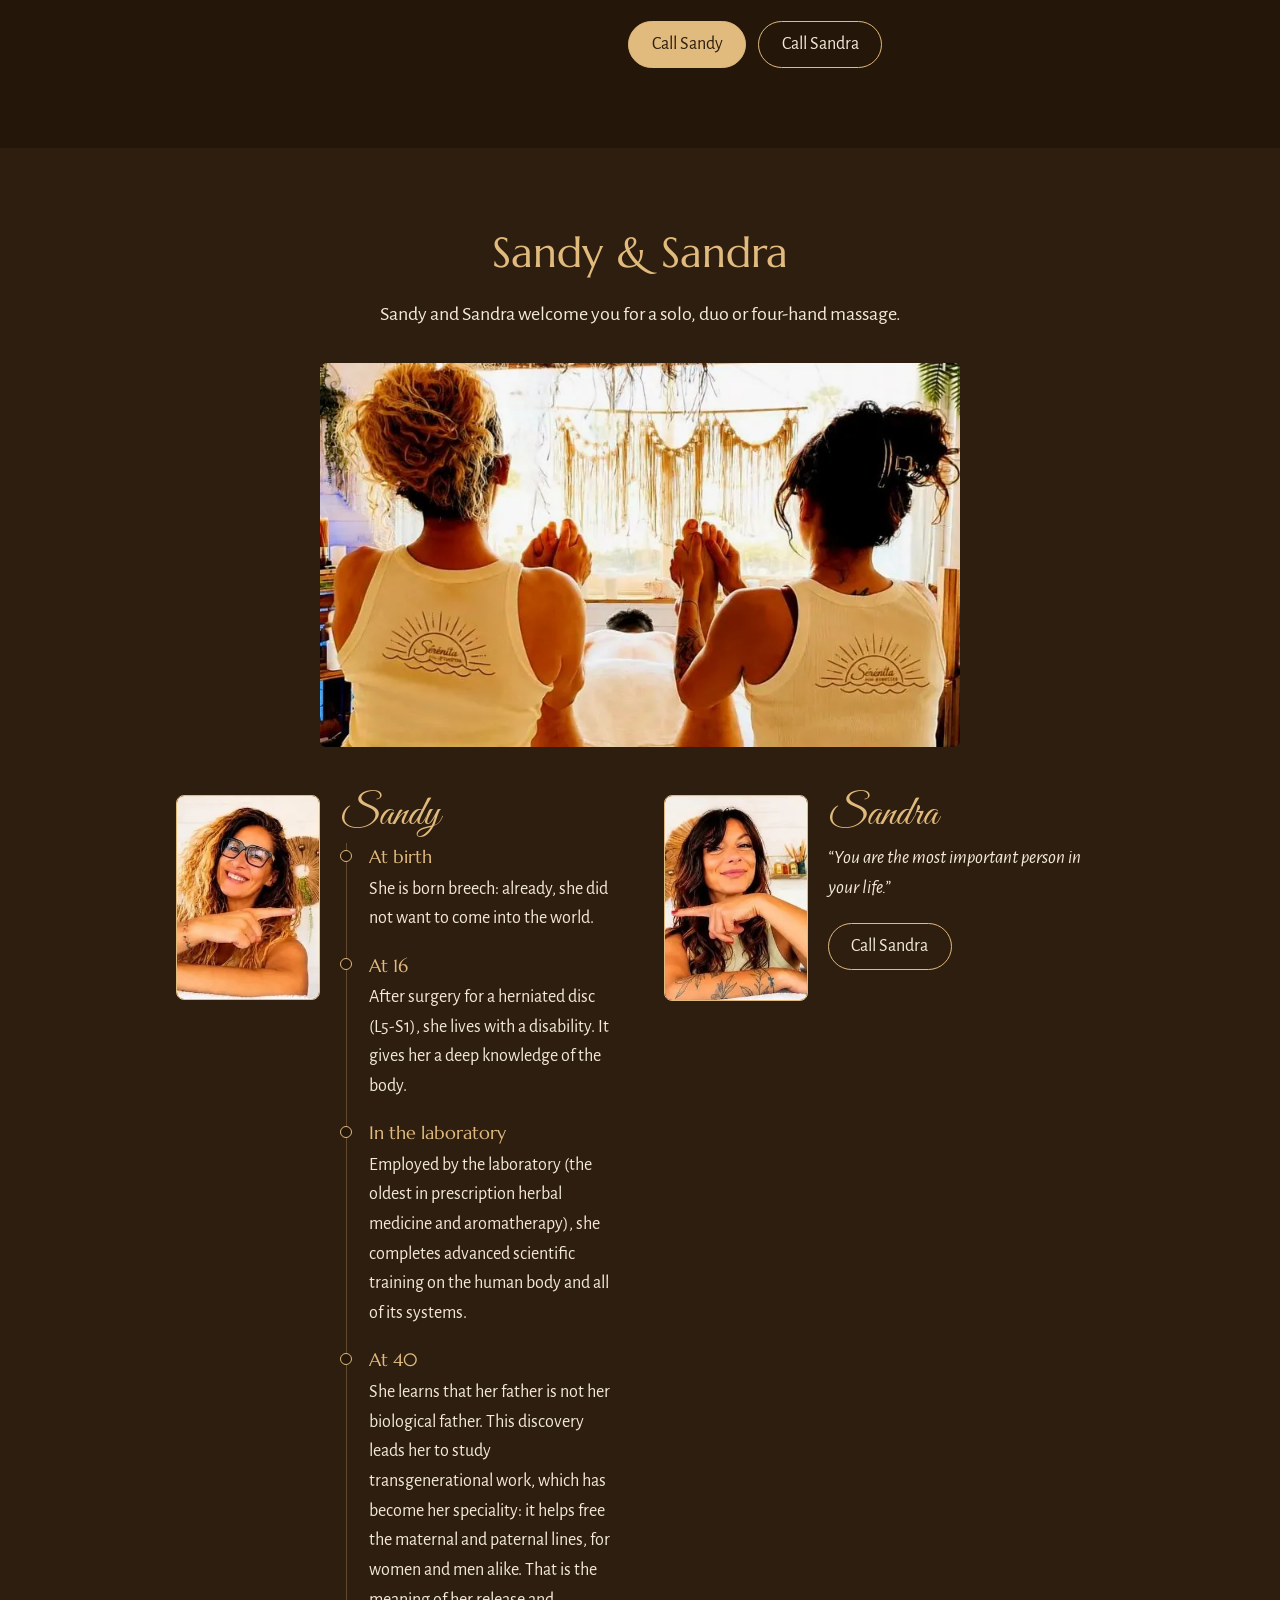
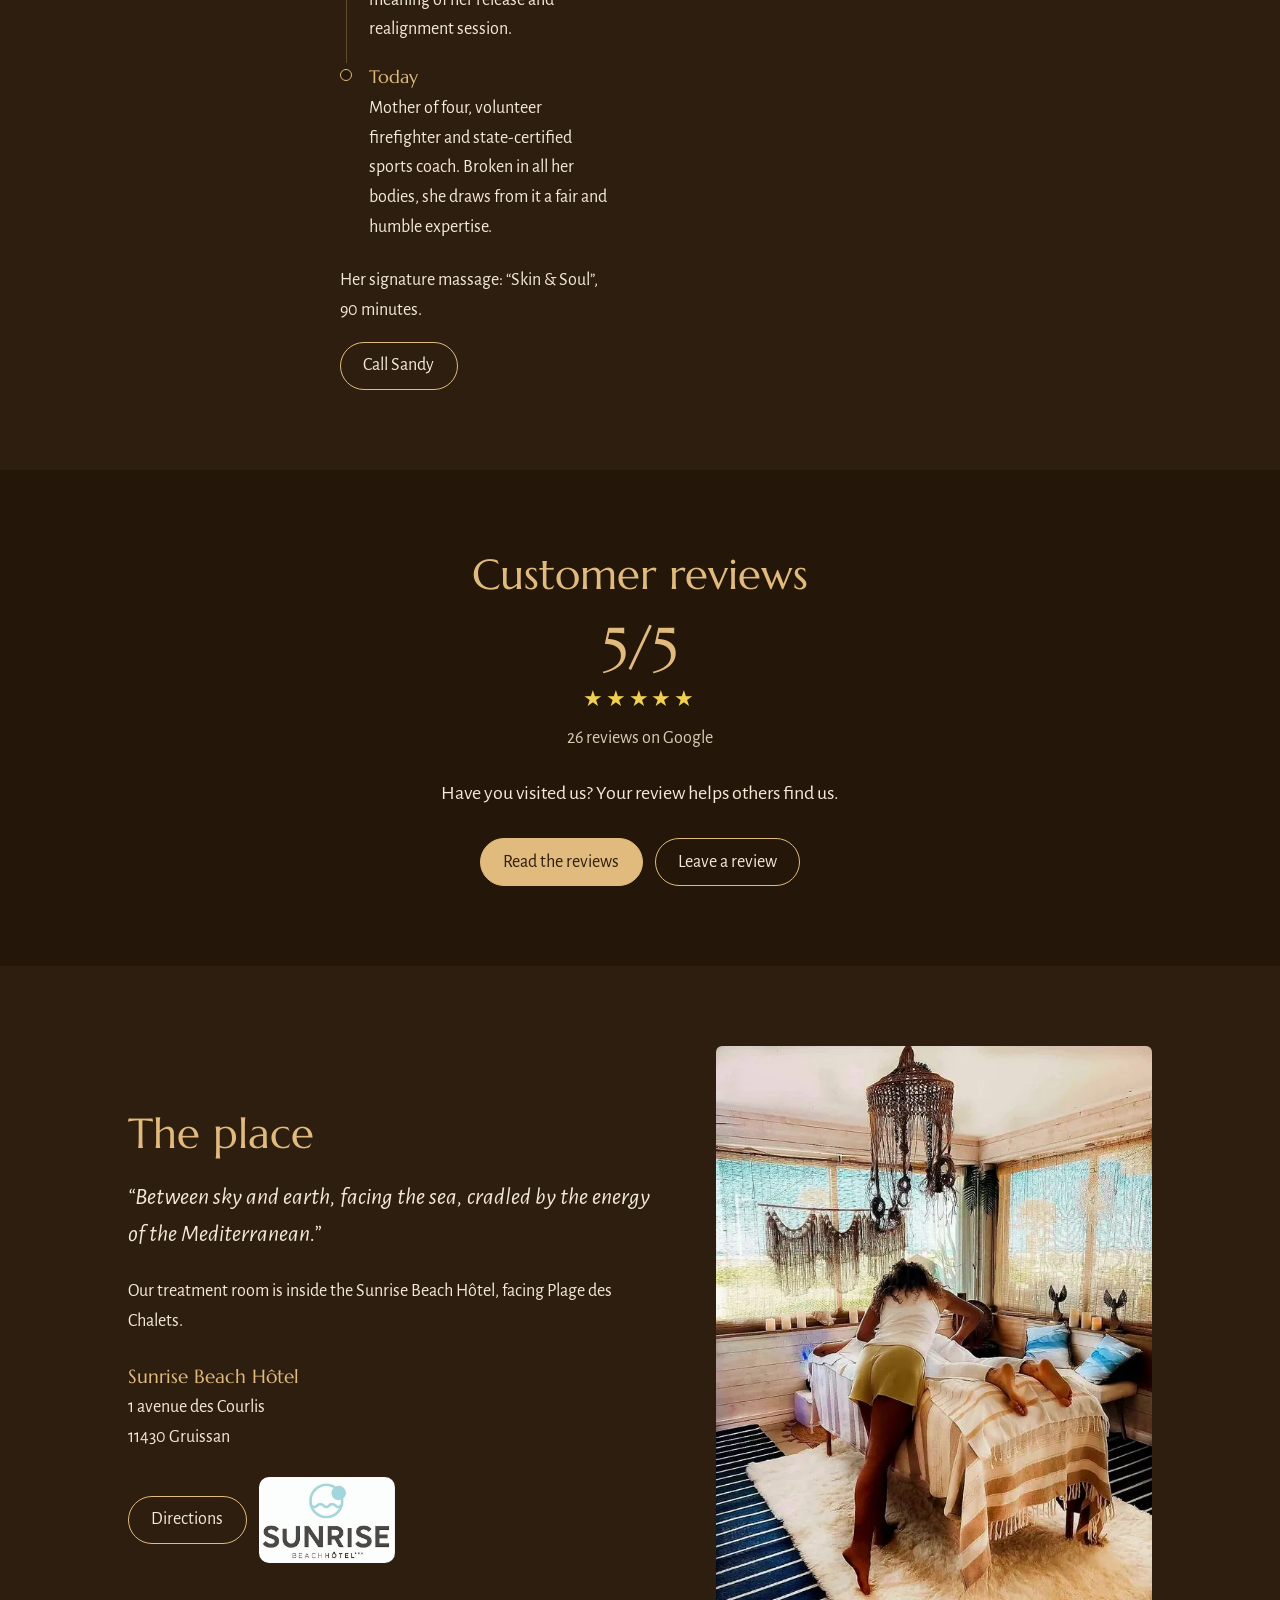
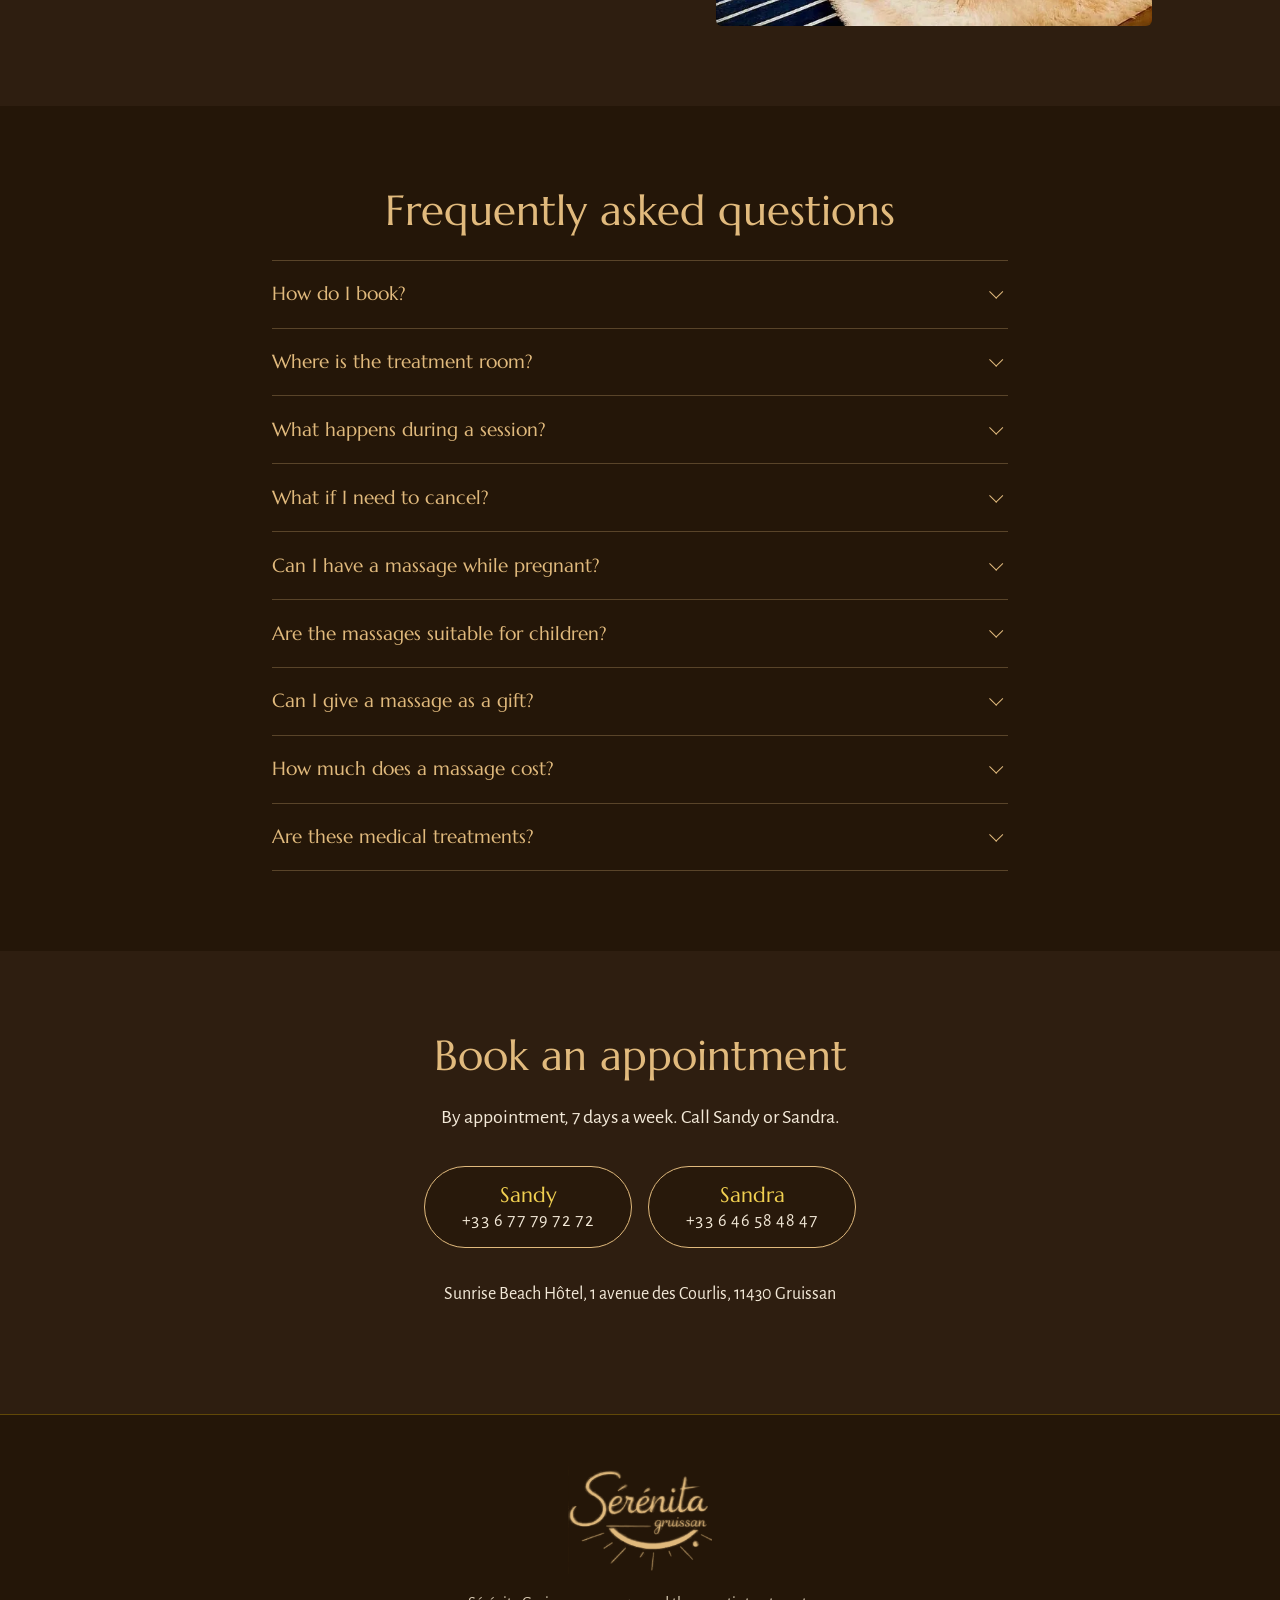
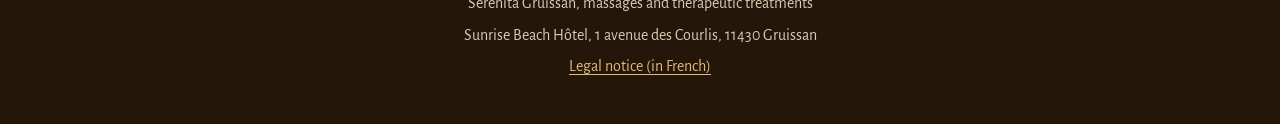
==== commit 5d59fce3: "Parcours de Sandy complété ; titre de l'accueil en brun chaud - Naissance par le siège, laboratoire " ====
--- a/en/index.html
+++ b/en/index.html
@@ -20,7 +20,7 @@
   <link rel="apple-touch-icon" href="../apple-touch-icon.png">
   <link rel="preload" href="../fonts/marcellus-latin-400-normal.woff2" as="font" type="font/woff2" crossorigin>
   <link rel="preload" href="../fonts/alegreya-sans-latin-400-normal.woff2" as="font" type="font/woff2" crossorigin>
-  <link rel="stylesheet" href="../css/style.css?v=8">
+  <link rel="stylesheet" href="../css/style.css?v=9">
   <script type="application/ld+json">
   {
     "@context": "https://schema.org",
@@ -311,7 +311,7 @@
             <p class="ligne ligne-seule"><span class="prix">€50</span></p>
             <div class="fiche" id="fiche-transgenerationnel">
               <h4>Its story</h4>
-              <p>Transgenerational work starts from one idea: we also inherit the history of our ancestors. In France, the psychologist Anne Ancelin Schützenberger made it widely known with her book “Aïe, mes aïeux !” (1993), published in English as “The Ancestor Syndrome”. Sandy trained in it after a discovery about her own family history.</p>
+              <p>Transgenerational work starts from one idea: we also inherit the history of our ancestors. It helps free the maternal and paternal lines, for women and men alike: that is the meaning of this release and realignment session. In France, the psychologist Anne Ancelin Schützenberger made this approach widely known with her book “Aïe, mes aïeux !” (1993), published in English as “The Ancestor Syndrome”. Sandy trained in it after a discovery about her own family history.</p>
               <h4>Its benefits</h4>
               <ul class="fiche-bienfaits">
                 <li>Step back from your family history</li>
@@ -391,9 +391,10 @@
             <div class="praticienne-texte">
               <h3 id="titre-sandy">Sandy</h3>
               <ol class="parcours">
+                <li><span class="parcours-quand">At birth</span><p>She is born breech: already, she did not want to come into the world.</p></li>
                 <li><span class="parcours-quand">At 16</span><p>After surgery for a herniated disc (L5-S1), she lives with a disability. It gives her a deep knowledge of the body.</p></li>
-                <li><span class="parcours-quand">In the laboratory</span><p>She completes advanced scientific training on the human body and all of its systems.</p></li>
-                <li><span class="parcours-quand">At 40</span><p>She learns that her father is not her biological father. This discovery leads her to study transgenerational work, which has become her speciality.</p></li>
+                <li><span class="parcours-quand">In the laboratory</span><p>Employed by the laboratory (the oldest in prescription herbal medicine and aromatherapy), she completes advanced scientific training on the human body and all of its systems.</p></li>
+                <li><span class="parcours-quand">At 40</span><p>She learns that her father is not her biological father. This discovery leads her to study transgenerational work, which has become her speciality: it helps free the maternal and paternal lines, for women and men alike. That is the meaning of her release and realignment session.</p></li>
                 <li><span class="parcours-quand">Today</span><p>Mother of four, volunteer firefighter and state-certified sports coach. Broken in all her bodies, she draws from it a fair and humble expertise.</p></li>
               </ol>
               <p>Her signature massage: “Skin &amp; Soul”, 90&nbsp;minutes.</p>
--- a/css/style.css
+++ b/css/style.css
@@ -20,8 +20,9 @@
   --ivoire: #f6efe6;
   --or-fonce: #94701f;
   --or-etoile: #c4952b;
-  --brun: #4d3a26;
-  --brun-doux: #6b5539;
+  --brun: #5c3a1d;
+  --brun-doux: #7a5634;
+  --brun-chaud: #7d4a1f;
   --filet: rgba(225, 186, 125, 0.28);
   --mesure: 36rem;
   --entete: 4.5rem;
@@ -165,7 +166,7 @@
 .accueil h1 {
   margin: 0 0 1.25rem;
   font-size: clamp(2.1rem, 3.4vw + 1rem, 3.25rem);
-  color: var(--ecorce);
+  color: var(--brun-chaud);
 }
 .accueil .intro {
   max-width: 34rem;
@@ -200,13 +201,13 @@
 .appels a:hover { background: rgba(225, 186, 125, 0.16); color: var(--sable); }
 .appels .prenom { font-family: "Marcellus", Georgia, serif; font-size: 1.3125rem; color: var(--or-vif); }
 .appels .numero { font-variant-numeric: tabular-nums; letter-spacing: 0.03em; }
-.accueil .appels a { background: #fffaf2; border-color: var(--or-fonce); color: var(--ecorce); }
+.accueil .appels a { background: #fffaf2; border-color: var(--or-fonce); color: var(--brun); }
 .accueil .appels a:hover { background: #fff3df; color: var(--ecorce); }
 .accueil .appels .prenom { color: var(--or-fonce); }
 
 .accueil .lieu-court { margin: 0; color: var(--brun-doux); }
 .accueil .avis-google { margin: 0.9rem 0 0; }
-.accueil .avis-google a { color: var(--ecorce); text-decoration: none; }
+.accueil .avis-google a { color: var(--brun); text-decoration: none; }
 .accueil .avis-google .avis-texte {
   text-decoration: underline;
   text-decoration-color: rgba(46, 30, 16, 0.3);
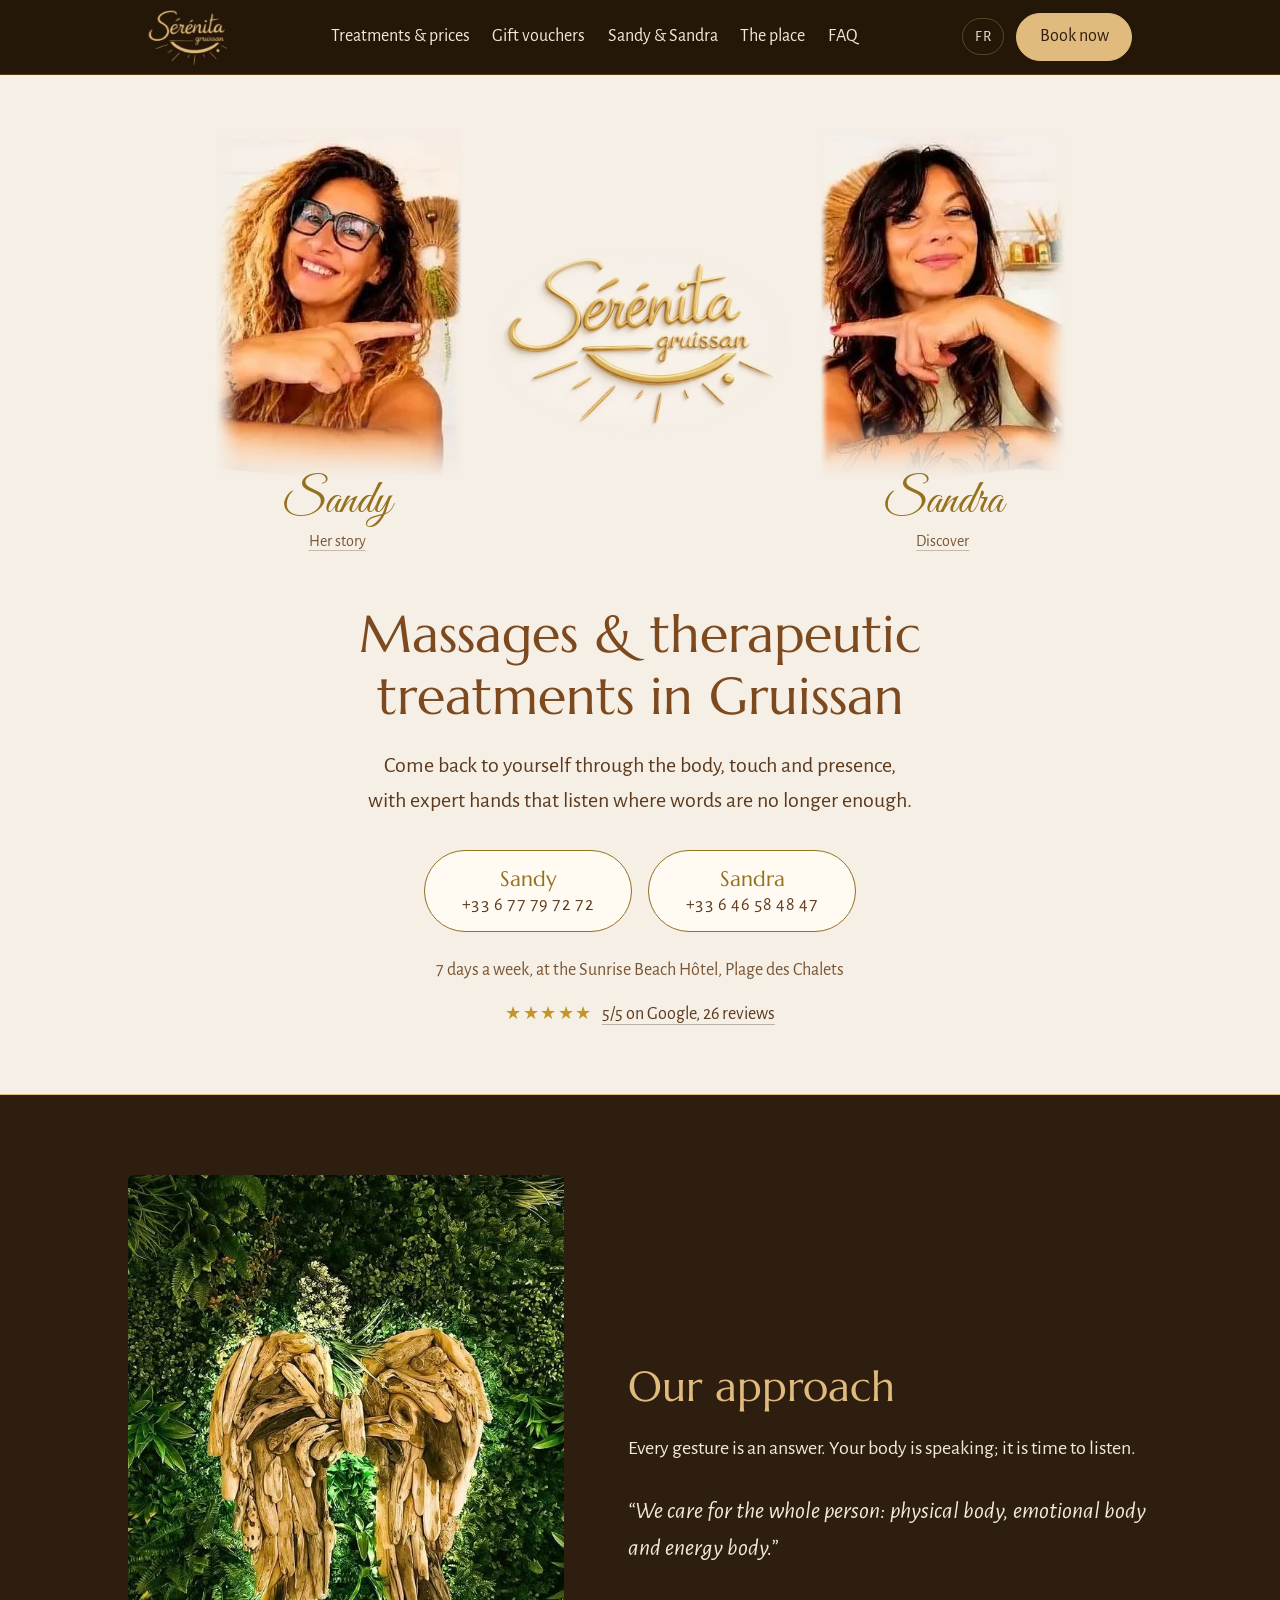
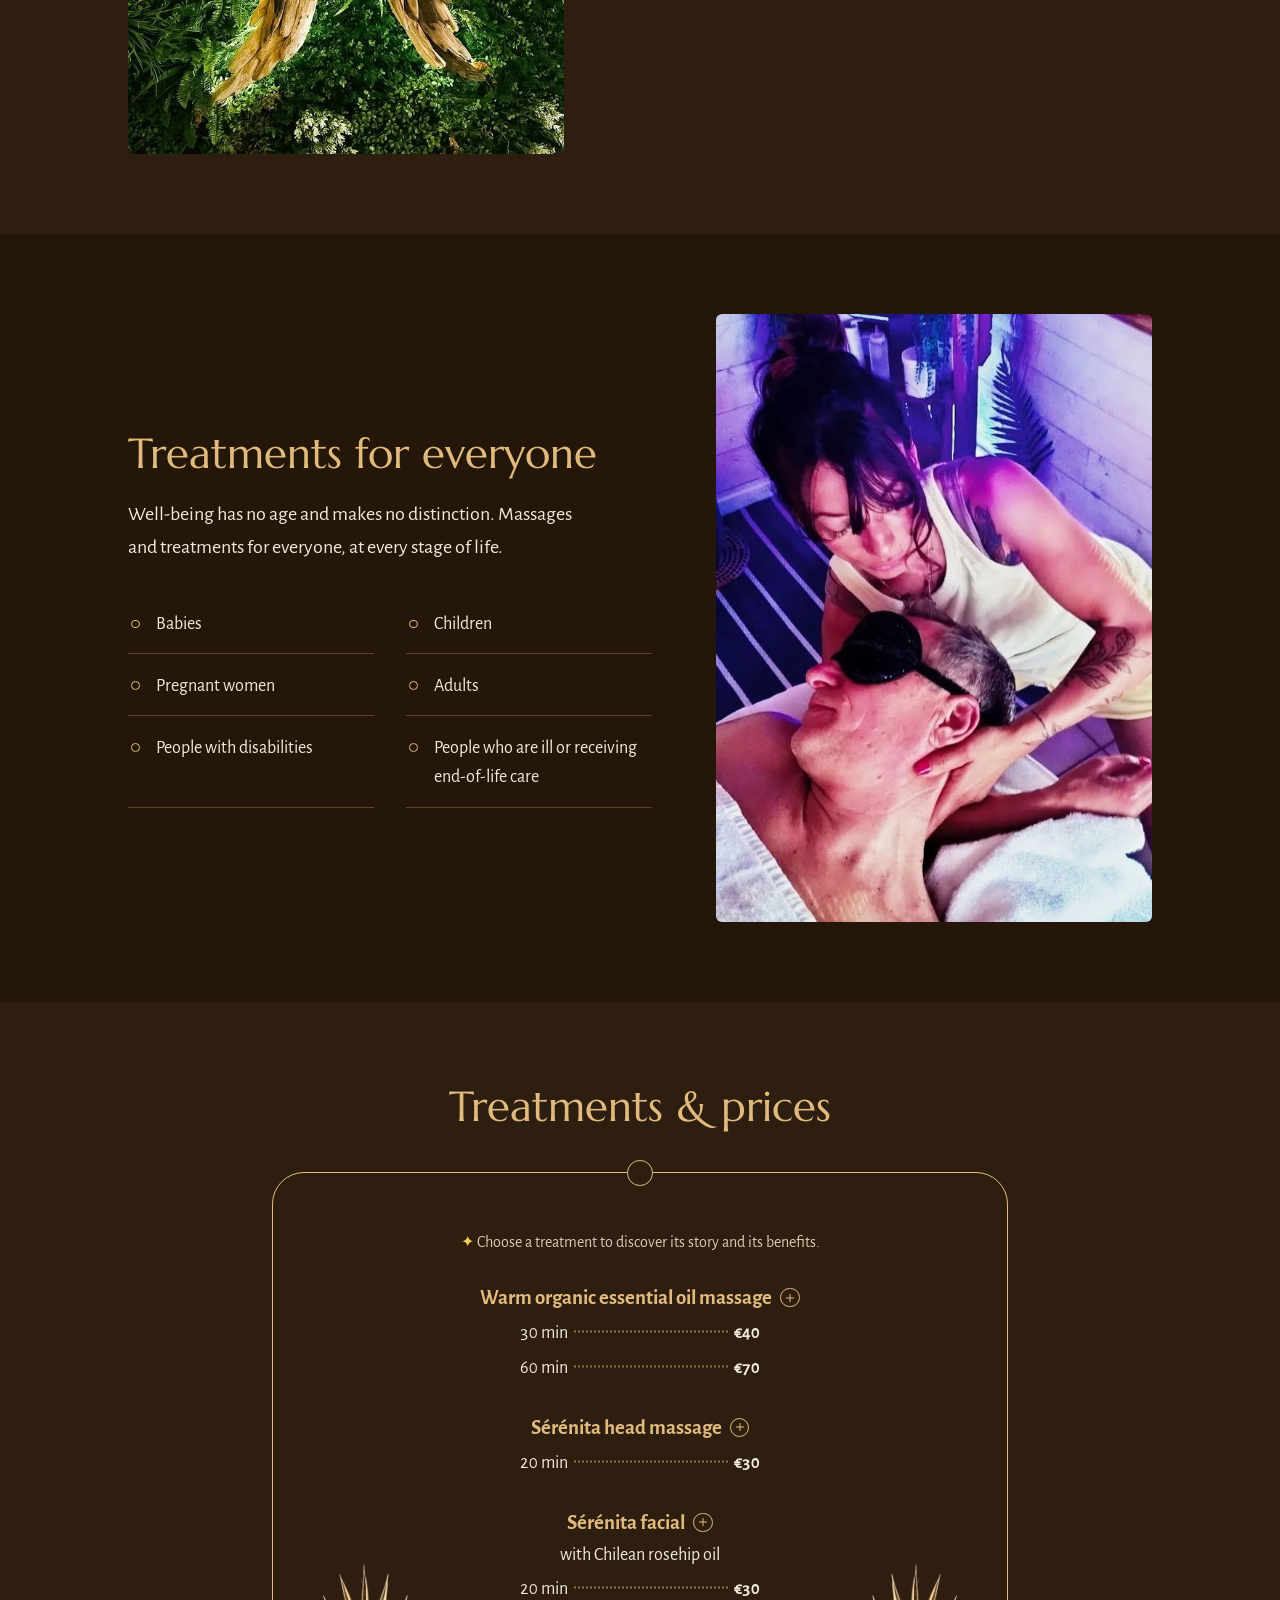
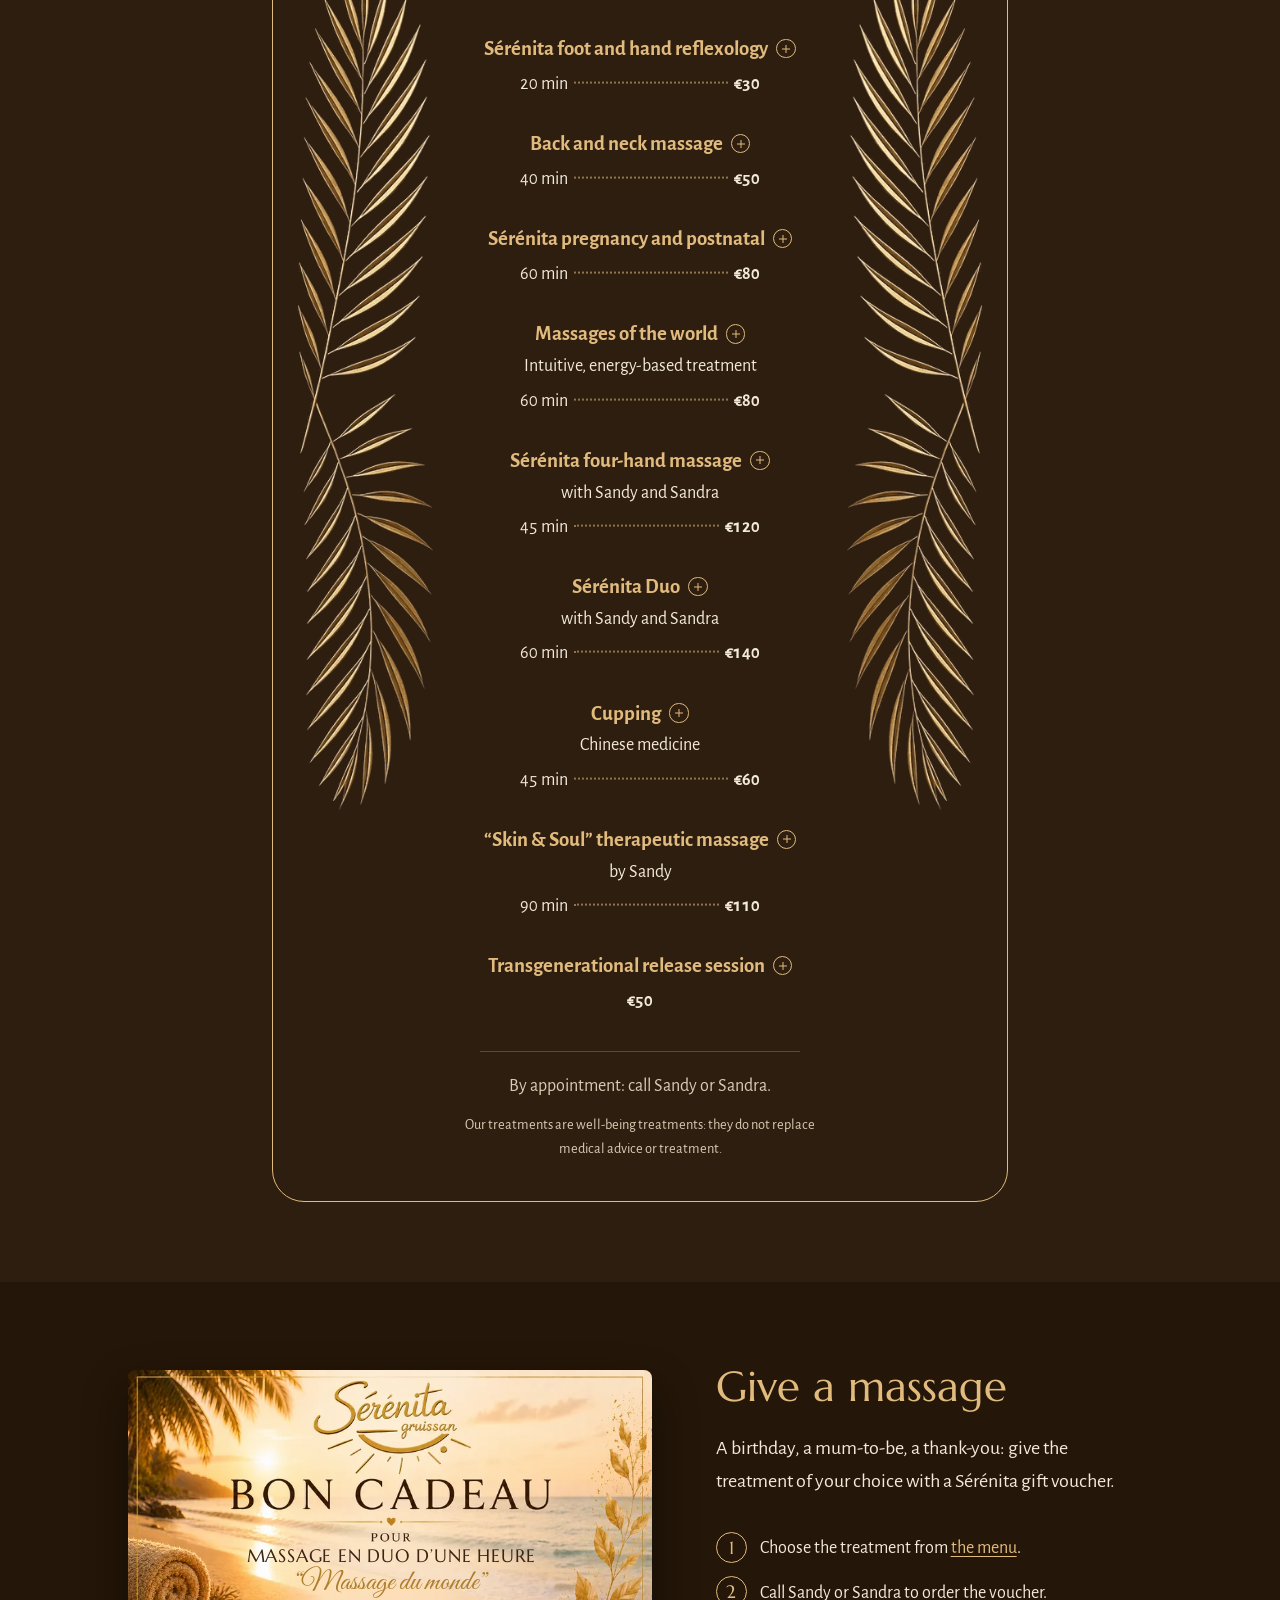
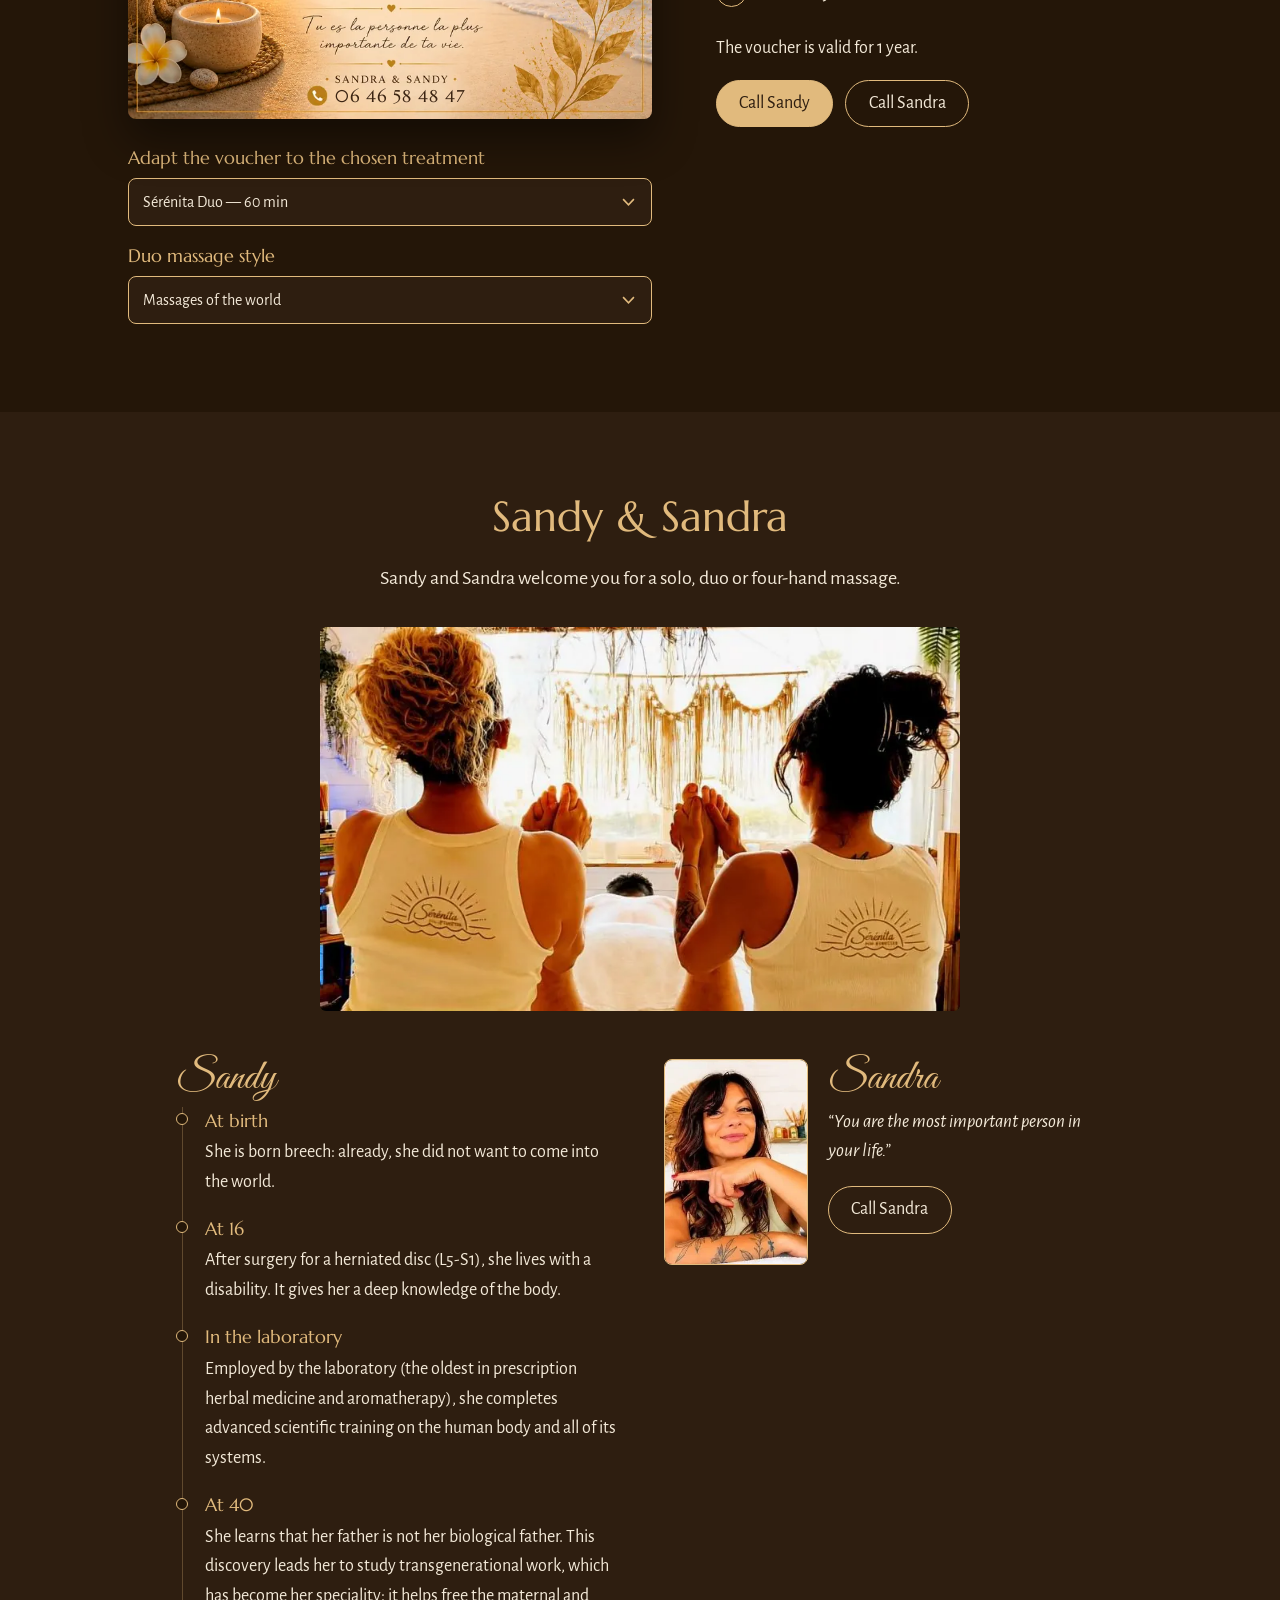
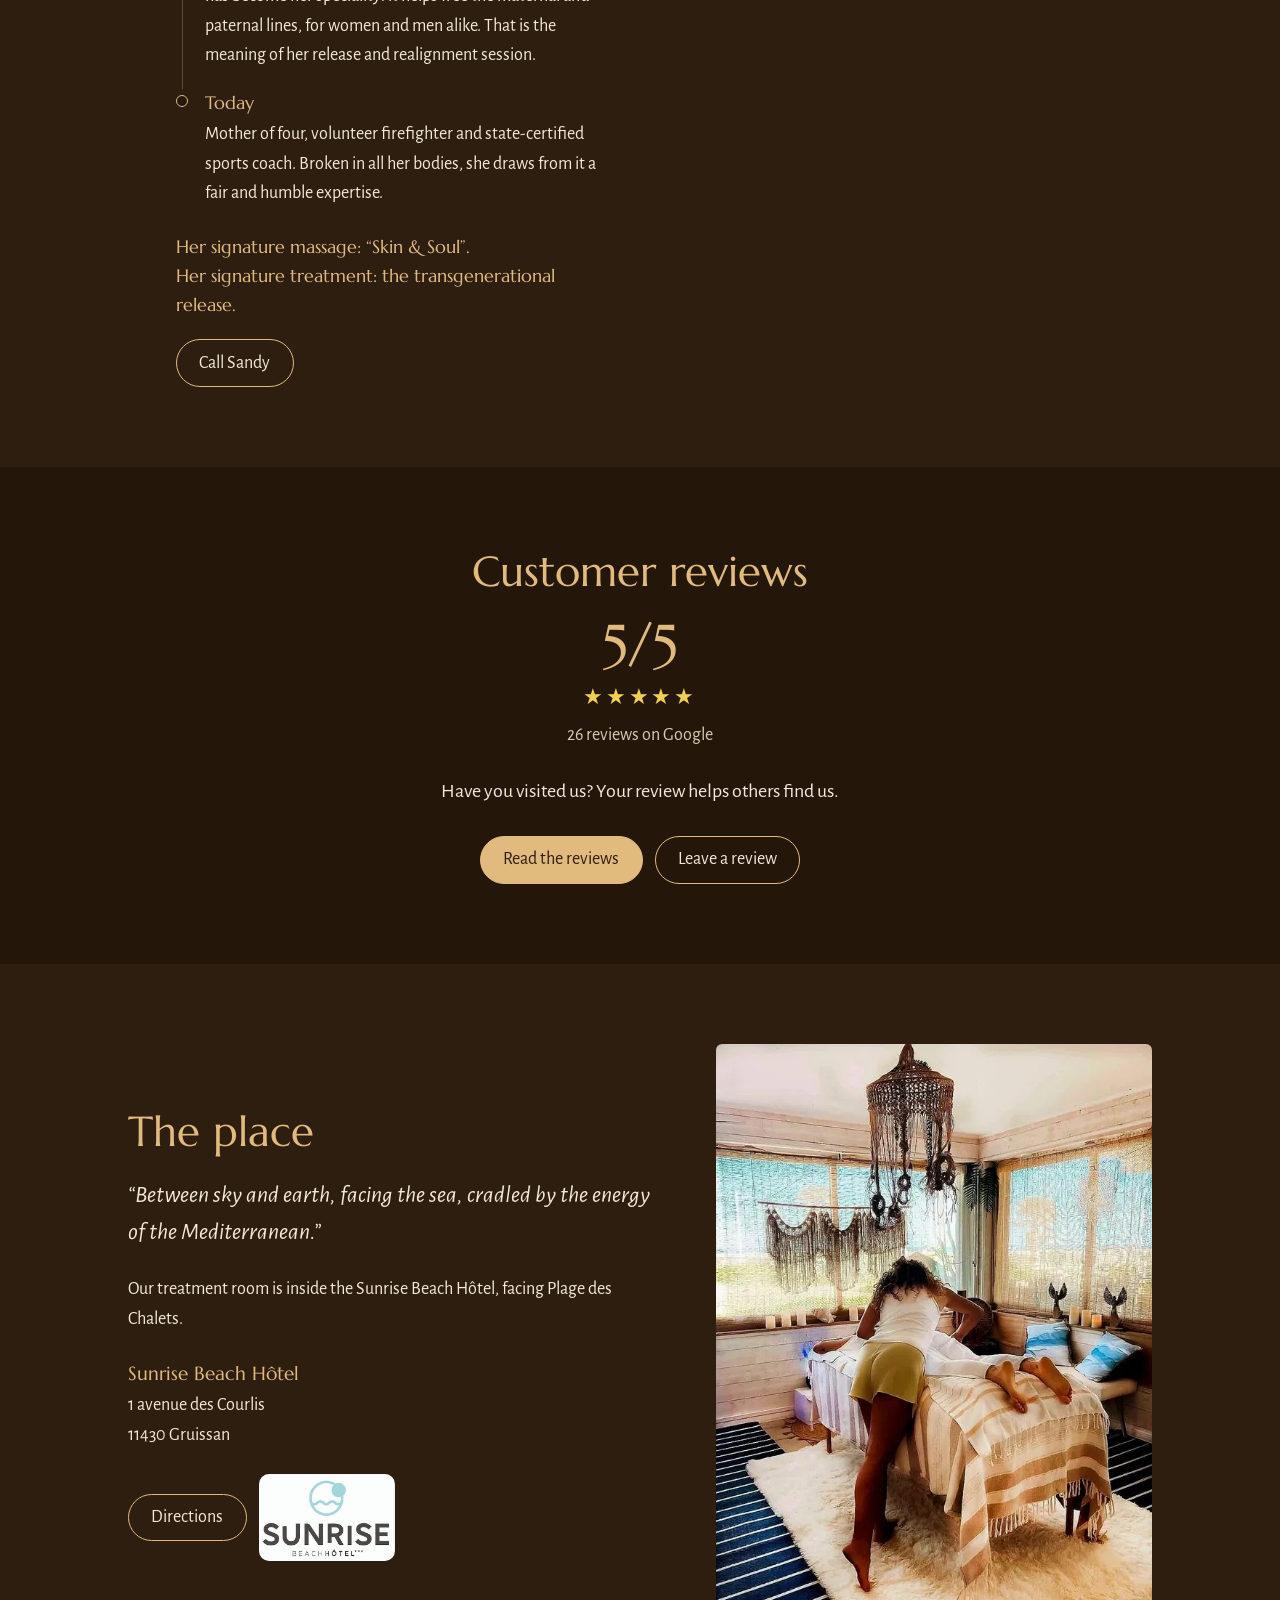
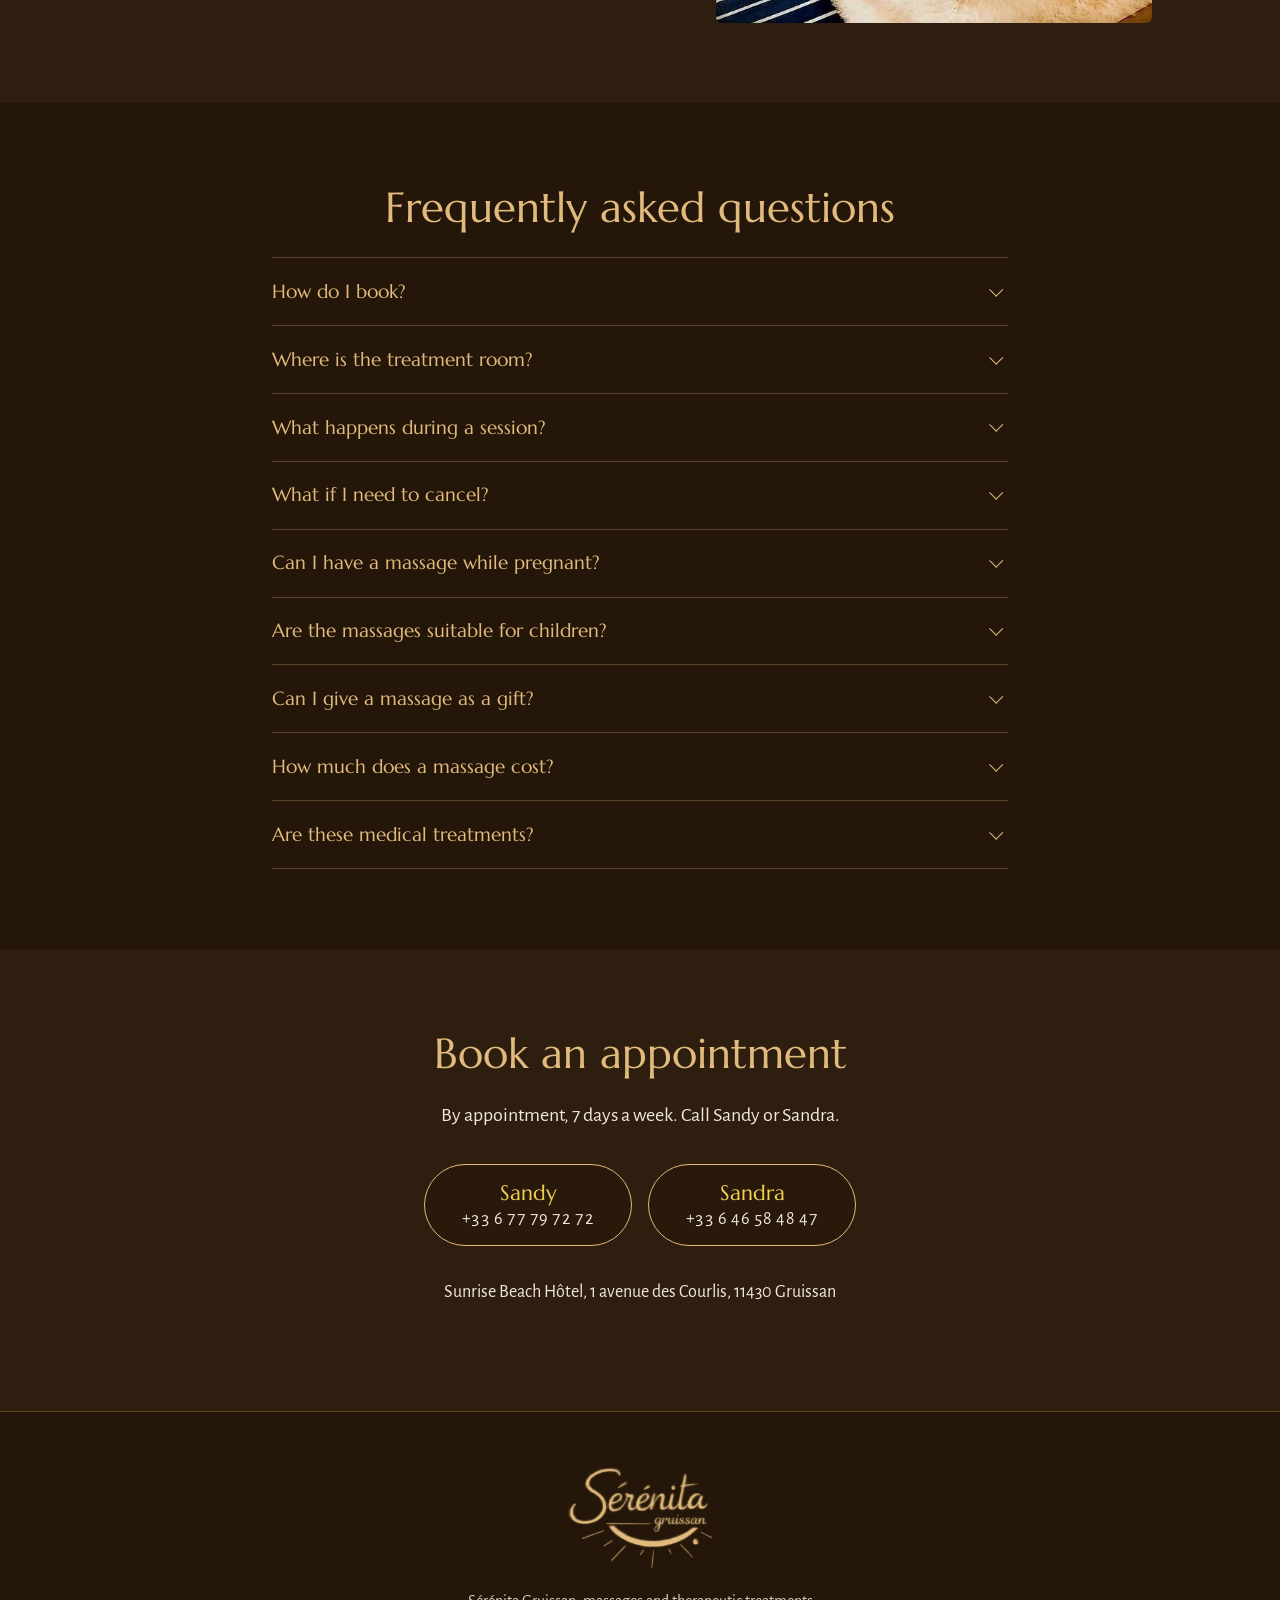
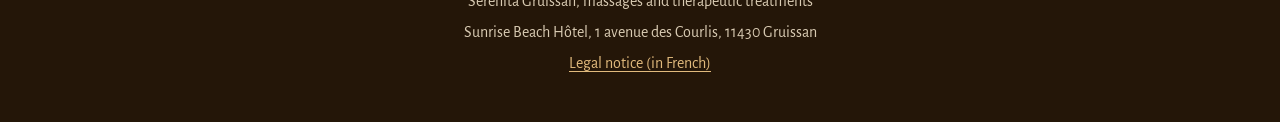
==== commit 11d1e8cb: "Réflexologie, bon cadeau d'après la carte de Sérénita, textes de Sandy - Carte : « Réflexologie plan" ====
--- a/en/index.html
+++ b/en/index.html
@@ -20,7 +20,7 @@
   <link rel="apple-touch-icon" href="../apple-touch-icon.png">
   <link rel="preload" href="../fonts/marcellus-latin-400-normal.woff2" as="font" type="font/woff2" crossorigin>
   <link rel="preload" href="../fonts/alegreya-sans-latin-400-normal.woff2" as="font" type="font/woff2" crossorigin>
-  <link rel="stylesheet" href="../css/style.css?v=9">
+  <link rel="stylesheet" href="../css/style.css?v=10">
   <script type="application/ld+json">
   {
     "@context": "https://schema.org",
@@ -97,7 +97,7 @@
       </div>
       <div class="accueil-contenu">
         <h1 id="titre-accueil">Massages &amp; therapeutic treatments in Gruissan</h1>
-        <p class="intro">Close your eyes, breathe, and let the tension melt away under expert hands that listen, where words are no longer enough.</p>
+        <p class="intro">Come back to yourself through the body, touch and presence, with expert hands that listen where words are no longer enough.</p>
         <ul class="appels" aria-label="Call to book">
           <li><a href="tel:+33677797272"><span class="prenom">Sandy</span><span class="numero">+33 6 77 79 72 72</span></a></li>
           <li><a href="tel:+33646584847"><span class="prenom">Sandra</span><span class="numero">+33 6 46 58 48 47</span></a></li>
@@ -132,7 +132,7 @@
           <picture>
             <source type="image/webp" srcset="../img/soin-nuque-600.webp 600w, ../img/soin-nuque-813.webp 813w" sizes="(min-width: 860px) 28rem, 100vw">
             <img src="../img/soin-nuque-600.jpg" srcset="../img/soin-nuque-600.jpg 600w, ../img/soin-nuque-813.jpg 813w" sizes="(min-width: 860px) 28rem, 100vw"
-                 width="600" height="836" loading="lazy" alt="A therapist massages the neck of a client lying down, eyes covered">
+                 width="600" height="836" loading="lazy" alt="A Sérénita companion massages the neck of a client lying down, eyes covered">
           </picture>
         </div>
         <div>
@@ -173,6 +173,20 @@
             </div>
           </li>
           <li class="soin">
+            <h3><button class="soin-bouton" type="button" data-fiche="cranien" aria-haspopup="dialog"><span class="soin-nom">Sérénita head massage</span><span class="soin-plus" aria-hidden="true"></span></button></h3>
+            <p class="ligne"><span>20&nbsp;min</span><span class="points" aria-hidden="true"></span><span class="prix">€30</span></p>
+            <div class="fiche" id="fiche-cranien">
+              <h4>Its story</h4>
+              <p>Head massage comes from an Indian family tradition, passed down through the generations. It became known in the West in the late 20th century as “champissage”. Fingers work over the scalp, the neck and the shoulders.</p>
+              <h4>Its benefits</h4>
+              <ul class="fiche-bienfaits">
+                <li>Calms a busy mind</li>
+                <li>Relaxes the neck and shoulders</li>
+                <li>A short, restorative break</li>
+              </ul>
+            </div>
+          </li>
+          <li class="soin">
             <h3><button class="soin-bouton" type="button" data-fiche="visage" aria-haspopup="dialog"><span class="soin-nom">Sérénita facial</span><span class="soin-plus" aria-hidden="true"></span></button></h3>
             <p class="detail">with Chilean rosehip oil</p>
             <p class="ligne"><span>20&nbsp;min</span><span class="points" aria-hidden="true"></span><span class="prix">€30</span></p>
@@ -188,16 +202,16 @@
             </div>
           </li>
           <li class="soin">
-            <h3><button class="soin-bouton" type="button" data-fiche="cranien" aria-haspopup="dialog"><span class="soin-nom">Sérénita head massage</span><span class="soin-plus" aria-hidden="true"></span></button></h3>
+            <h3><button class="soin-bouton" type="button" data-fiche="reflexologie" aria-haspopup="dialog"><span class="soin-nom">Sérénita foot and hand reflexology</span><span class="soin-plus" aria-hidden="true"></span></button></h3>
             <p class="ligne"><span>20&nbsp;min</span><span class="points" aria-hidden="true"></span><span class="prix">€30</span></p>
-            <div class="fiche" id="fiche-cranien">
-              <h4>Its story</h4>
-              <p>Head massage comes from an Indian family tradition, passed down through the generations. It became known in the West in the late 20th century as “champissage”. Fingers work over the scalp, the neck and the shoulders.</p>
-              <h4>Its benefits</h4>
-              <ul class="fiche-bienfaits">
-                <li>Calms a busy mind</li>
-                <li>Relaxes the neck and shoulders</li>
-                <li>A short, restorative break</li>
+            <div class="fiche" id="fiche-reflexologie">
+              <h4>Its story</h4>
+              <p>Massaging the feet and hands is a very old practice. Modern reflexology was born in 1913 in the United States, when the physician William Fitzgerald described “zones” of the body linked to the feet and hands. In the 1930s, Eunice Ingham drew the maps of the feet still used today. The treatment uses gentle pressure on the feet and hands.</p>
+              <h4>Its benefits</h4>
+              <ul class="fiche-bienfaits">
+                <li>Deep relaxation, from head to toe</li>
+                <li>Lighter feet and hands</li>
+                <li>Twenty minutes to refocus</li>
               </ul>
             </div>
           </li>
@@ -251,7 +265,7 @@
             <p class="ligne"><span>45&nbsp;min</span><span class="points" aria-hidden="true"></span><span class="prix">€120</span></p>
             <div class="fiche" id="fiche-quatre_mains">
               <h4>Its story</h4>
-              <p>Two therapists, mirrored movements: with four hands, the body no longer knows which hand to follow and finally lets go. Sandy and Sandra synchronise their movements so that they become one.</p>
+              <p>Two companions, mirrored movements: with four hands, the body no longer knows which hand to follow and finally lets go. Sandy and Sandra synchronise their movements so that they become one.</p>
               <h4>Its benefits</h4>
               <ul class="fiche-bienfaits">
                 <li>Letting go, faster</li>
@@ -297,12 +311,12 @@
             <p class="ligne"><span>90&nbsp;min</span><span class="points" aria-hidden="true"></span><span class="prix">€110</span></p>
             <div class="fiche" id="fiche-skin_soul">
               <h4>Its story</h4>
-              <p>“Skin &amp; Soul” is Sandy’s signature massage: a treatment for the soul, the body and the mind. For 90&nbsp;minutes, she puts her knowledge of the body and her attentiveness at the service of your well-being.</p>
+              <p>“Skin &amp; Soul”, from the skin to the soul: Sandy’s signature massage, a treatment that is both physical and energetic, for the body, the soul and the mind. She puts her knowledge of the body and her attentiveness at the service of your well-being.</p>
               <h4>Its benefits</h4>
               <ul class="fiche-bienfaits">
                 <li>The most complete treatment on the menu</li>
                 <li>Body and mind, together</li>
-                <li>All of Sandy’s expertise, in 90&nbsp;minutes</li>
+                <li>All of Sandy’s expertise</li>
               </ul>
             </div>
           </li>
@@ -311,7 +325,7 @@
             <p class="ligne ligne-seule"><span class="prix">€50</span></p>
             <div class="fiche" id="fiche-transgenerationnel">
               <h4>Its story</h4>
-              <p>Transgenerational work starts from one idea: we also inherit the history of our ancestors. It helps free the maternal and paternal lines, for women and men alike: that is the meaning of this release and realignment session. In France, the psychologist Anne Ancelin Schützenberger made this approach widely known with her book “Aïe, mes aïeux !” (1993), published in English as “The Ancestor Syndrome”. Sandy trained in it after a discovery about her own family history.</p>
+              <p>Transgenerational work starts from one idea: we also inherit the history of our ancestors. This session is the fruit of Sandy’s experience and her own research, after the things left unsaid about her father. It helps free and realign the maternal and feminine lines: that is the meaning of this release and realignment session.</p>
               <h4>Its benefits</h4>
               <ul class="fiche-bienfaits">
                 <li>Step back from your family history</li>
@@ -347,22 +361,55 @@
     </dialog>
 
     <section class="section section-alt offrir" id="offrir" aria-labelledby="titre-offrir">
-      <div class="conteneur paire">
-        <div class="bon-visuel" aria-hidden="true">
-          <div class="bon">
-            <img src="../img/logo-serenita.png" width="452" height="350" alt="" loading="lazy">
-            <p class="bon-titre">Gift voucher</p>
-            <p class="bon-texte">A moment of well-being to give</p>
-            <p class="bon-validite">Valid for 1 year</p>
-          </div>
-        </div>
-        <div>
+      <div class="conteneur offrir-grille">
+        <div class="offrir-haut">
           <h2 id="titre-offrir">Give a massage</h2>
           <p class="chapo">A birthday, a mum-to-be, a thank-you: give the treatment of your choice with a Sérénita gift voucher.</p>
+        </div>
+        <div class="bon-visuel">
+          <div class="bon-carte" aria-hidden="true">
+            <picture>
+              <source type="image/webp" srcset="../img/bon-cadeau-768.webp 768w, ../img/bon-cadeau-1536.webp 1536w" sizes="(min-width: 860px) 36rem, 100vw">
+              <img src="../img/bon-cadeau-768.jpg" srcset="../img/bon-cadeau-768.jpg 768w, ../img/bon-cadeau-1536.jpg 1536w" sizes="(min-width: 860px) 36rem, 100vw"
+                   width="1536" height="1024" alt="" loading="lazy" decoding="async">
+            </picture>
+            <p class="bon-ligne bon-format">Massage en duo d’une heure</p>
+            <p class="bon-ligne bon-style">“Massage du monde”</p>
+            <p class="bon-tel">06&nbsp;46&nbsp;58&nbsp;48&nbsp;47</p>
+          </div>
+          <div class="bon-choix" hidden>
+            <div>
+              <label for="bon-soin">Adapt the voucher to the chosen treatment</label>
+              <select id="bon-soin">
+                <option value="huiles-30">Warm organic essential oil massage — 30 min</option>
+                <option value="huiles-60">Warm organic essential oil massage — 60 min</option>
+                <option value="cranien">Sérénita head massage — 20 min</option>
+                <option value="visage">Sérénita facial — 20 min</option>
+                <option value="reflexologie">Sérénita foot and hand reflexology — 20 min</option>
+                <option value="dos">Back and neck massage — 40 min</option>
+                <option value="prenatal">Sérénita pregnancy and postnatal — 60 min</option>
+                <option value="monde">Massages of the world — 60 min</option>
+                <option value="quatre_mains">Sérénita four-hand massage — 45 min</option>
+                <option value="duo" selected>Sérénita Duo — 60 min</option>
+                <option value="ventouses">Cupping — 45 min</option>
+                <option value="skin_soul">“Skin &amp; Soul” therapeutic massage — 90 min</option>
+                <option value="transgenerationnel">Transgenerational release session</option>
+              </select>
+            </div>
+            <div class="bon-choix-style">
+              <label for="bon-style">Duo massage style</label>
+              <select id="bon-style">
+                <option value="monde" selected>Massages of the world</option>
+                <option value="huiles">Warm organic essential oils</option>
+              </select>
+            </div>
+            <p class="bon-resume visuellement-cache" aria-live="polite">Voucher preview: Sérénita Duo — 60 min, Massages of the world.</p>
+          </div>
+        </div>
+        <div class="offrir-bas">
           <ol class="etapes">
             <li>Choose the treatment from <a href="#tarifs">the menu</a>.</li>
             <li>Call Sandy or Sandra to order the voucher.</li>
-            <li>Pay at the salon, by cash or card.</li>
           </ol>
           <p>The voucher is valid for 1&nbsp;year.</p>
           <div class="actions">
@@ -382,13 +429,9 @@
           <img class="bandeau" src="../img/duo-800.jpg" srcset="../img/duo-800.jpg 800w, ../img/duo-1600.jpg 1600w" sizes="(min-width: 860px) 40rem, 100vw"
                width="1600" height="959" loading="lazy" alt="Sandy and Sandra, seen from behind in Sérénita tops, during a four-hand massage">
         </picture>
-        <div class="praticiennes">
-          <article class="praticienne" id="sandy" aria-labelledby="titre-sandy">
-            <picture>
-              <source type="image/webp" srcset="../img/portrait-sandy.webp">
-              <img src="../img/portrait-sandy.jpg" width="249" height="356" loading="lazy" alt="Portrait of Sandy">
-            </picture>
-            <div class="praticienne-texte">
+        <div class="accompagnantes">
+          <article class="accompagnante sans-photo" id="sandy" aria-labelledby="titre-sandy">
+            <div class="accompagnante-texte">
               <h3 id="titre-sandy">Sandy</h3>
               <ol class="parcours">
                 <li><span class="parcours-quand">At birth</span><p>She is born breech: already, she did not want to come into the world.</p></li>
@@ -397,16 +440,16 @@
                 <li><span class="parcours-quand">At 40</span><p>She learns that her father is not her biological father. This discovery leads her to study transgenerational work, which has become her speciality: it helps free the maternal and paternal lines, for women and men alike. That is the meaning of her release and realignment session.</p></li>
                 <li><span class="parcours-quand">Today</span><p>Mother of four, volunteer firefighter and state-certified sports coach. Broken in all her bodies, she draws from it a fair and humble expertise.</p></li>
               </ol>
-              <p>Her signature massage: “Skin &amp; Soul”, 90&nbsp;minutes.</p>
+              <p class="signatures">Her signature massage: “Skin &amp; Soul”.<br>Her signature treatment: the transgenerational release.</p>
               <a class="bouton" href="tel:+33677797272">Call Sandy</a>
             </div>
           </article>
-          <article class="praticienne" id="sandra" aria-labelledby="titre-sandra">
+          <article class="accompagnante" id="sandra" aria-labelledby="titre-sandra">
             <picture>
               <source type="image/webp" srcset="../img/portrait-sandra.webp">
               <img src="../img/portrait-sandra.jpg" width="248" height="356" loading="lazy" alt="Portrait of Sandra">
             </picture>
-            <div class="praticienne-texte">
+            <div class="accompagnante-texte">
               <h3 id="titre-sandra">Sandra</h3>
               <figure class="citation">
                 <blockquote><p>“You are the most important person in your life.”</p></blockquote>
@@ -528,6 +571,7 @@
     <a href="tel:+33677797272">Call Sandy</a>
     <a href="tel:+33646584847">Call Sandra</a>
   </nav>
-  <script src="../js/soins.js?v=1" defer></script>
+  <script src="../js/soins.js?v=2" defer></script>
+  <script src="../js/bon.js?v=1" defer></script>
 </body>
 </html>
--- a/css/style.css
+++ b/css/style.css
@@ -461,29 +461,32 @@
 .equipe { text-align: center; }
 .equipe .chapo { margin: 0 auto 2rem; }
 .equipe .bandeau { width: 100%; max-width: 40rem; margin: 0 auto; border-radius: 6px; }
-.praticiennes {
+.accompagnantes {
   display: grid;
   gap: 2.5rem;
   max-width: 58rem;
   margin: 3rem auto 0;
   text-align: left;
 }
-.praticienne {
+.accompagnante {
   display: grid;
   grid-template-columns: 7rem minmax(0, 1fr);
   gap: 1.25rem;
   align-items: start;
 }
-.praticienne img { width: 100%; border: 1px solid var(--or-patine); border-radius: 8px; }
-.praticienne h3 {
+.accompagnante img { width: 100%; border: 1px solid var(--or-patine); border-radius: 8px; }
+/* Sandy : photo de sa partie retirée (doublon de l'accueil), en attendant une autre photo */
+.accompagnante.sans-photo { grid-template-columns: minmax(0, 1fr); }
+.signatures { margin: 0 0 1.25rem; font-family: "Marcellus", Georgia, serif; color: var(--or-patine); line-height: 1.6; }
+.accompagnante h3 {
   margin: 0 0 0.4rem;
   font-family: "Great Vibes", "Snell Roundhand", cursive;
   font-size: 2.6rem;
   line-height: 1;
   color: var(--or-patine);
 }
-.praticienne .citation { margin: 0 0 1.25rem; }
-.praticienne .citation p { font-size: 1.2rem; }
+.accompagnante .citation { margin: 0 0 1.25rem; }
+.accompagnante .citation p { font-size: 1.2rem; }
 .parcours { margin: 0 0 1.25rem; padding: 0; list-style: none; }
 .parcours li { position: relative; margin-left: 0.35rem; padding: 0 0 1.1rem 1.4rem; border-left: 1px solid var(--filet); }
 .parcours li:last-child { padding-bottom: 0.25rem; border-left-color: transparent; }
@@ -501,36 +504,67 @@
 .parcours-quand { display: block; font-family: "Marcellus", Georgia, serif; font-size: 1.1rem; color: var(--or-patine); }
 .parcours p { margin: 0.15rem 0 0; }
 
-/* Bons cadeaux */
-.bon-visuel { display: grid; place-items: center; padding: 1rem 0; }
-.bon {
+/* Offrir un massage : titre, bon, puis étapes (sur téléphone, dans cet ordre) */
+.offrir-grille { display: grid; row-gap: 1.5rem; }
+.offrir-haut .chapo { margin-bottom: 0; }
+.offrir-bas .etapes { margin-top: 0.5rem; }
+
+/* Bons cadeaux : carte de Sérénita (fond de la carte fournie, textes variables posés par la page) */
+.bon-visuel { display: grid; gap: 1.5rem; justify-items: center; padding: 0.5rem 0; }
+.bon-carte {
   position: relative;
-  display: flex;
-  flex-direction: column;
-  align-items: center;
-  justify-content: center;
-  width: min(100%, 22rem);
-  aspect-ratio: 1.6;
-  padding: 1.25rem;
-  border: 1px solid var(--or-patine);
-  border-radius: 1rem;
-  background:
-    radial-gradient(ellipse 70% 60% at 30% 20%, rgba(241, 208, 81, 0.16), rgba(241, 208, 81, 0) 70%),
-    linear-gradient(135deg, #3a2716, #1f1309);
-  text-align: center;
-  transform: rotate(-3deg);
-}
-.bon::before {
-  content: "";
-  position: absolute;
-  inset: 0.45rem;
-  border: 1px dashed rgba(225, 186, 125, 0.45);
-  border-radius: 0.7rem;
-}
-.bon img { width: 6.5rem; }
-.bon-titre { margin: 0.1rem 0 0; font-family: "Great Vibes", "Snell Roundhand", cursive; font-size: 2.4rem; line-height: 1.1; color: var(--or-patine); }
-.bon-texte { margin: 0; font-size: 1rem; color: var(--sable-doux); }
-.bon-validite { margin: 0.35rem 0 0; font-size: 0.85rem; color: var(--or-patine); }
+  width: 100%;
+  max-width: 36rem;
+  container-type: inline-size;
+  border-radius: 0.5rem;
+  overflow: hidden;
+  box-shadow: 0 1.25rem 2.75rem rgba(0, 0, 0, 0.45);
+}
+.bon-carte img { width: 100%; height: auto; }
+.bon-ligne, .bon-tel { position: absolute; margin: 0; white-space: nowrap; line-height: 1; }
+.bon-ligne { left: 21%; right: 20.4%; text-align: center; }
+.bon-format {
+  top: 51%;
+  font-family: "Marcellus", Georgia, serif;
+  font-size: 1rem;
+  font-size: calc(3.35cqw * var(--ajuste, 1));
+  letter-spacing: 0.045em;
+  text-transform: uppercase;
+  color: #3b2412;
+}
+.bon-style {
+  top: 56.6%;
+  font-family: "Great Vibes", "Snell Roundhand", cursive;
+  font-size: 1.6rem;
+  font-size: calc(5.6cqw * var(--ajuste, 1));
+  color: #ad7e2b;
+}
+.bon-tel {
+  left: 39.6%;
+  top: 91.5%;
+  font-family: "Marcellus", Georgia, serif;
+  font-size: 1rem;
+  font-size: 3.2cqw;
+  letter-spacing: 0.06em;
+  color: #3b2412;
+}
+.bon-choix { display: grid; gap: 0.9rem; width: 100%; max-width: 36rem; }
+.bon-choix[hidden], .bon-choix-style[hidden] { display: none; }
+.bon-choix label { display: block; margin-bottom: 0.35rem; font-family: "Marcellus", Georgia, serif; color: var(--or-patine); }
+.bon-choix select {
+  width: 100%;
+  min-height: 3rem;
+  padding: 0.55rem 2.6rem 0.55rem 0.9rem;
+  border: 1px solid var(--or-patine);
+  border-radius: 0.5rem;
+  background: var(--ecorce) url("data:image/svg+xml,%3Csvg xmlns='http://www.w3.org/2000/svg' viewBox='0 0 12 8'%3E%3Cpath d='M1 1l5 5 5-5' fill='none' stroke='%23e1ba7d' stroke-width='1.5'/%3E%3C/svg%3E") no-repeat right 1rem center / 0.8rem;
+  color: var(--sable);
+  font: inherit;
+  font-size: 1rem;
+  -webkit-appearance: none;
+  appearance: none;
+}
+.bon-choix select:hover { border-color: var(--or-vif); }
 .etapes { counter-reset: etape; margin: 1.5rem 0 1rem; padding: 0; list-style: none; }
 .etapes li { counter-increment: etape; position: relative; min-height: 2rem; padding: 0.3rem 0 0.6rem 2.75rem; }
 .etapes li::before {
@@ -657,14 +691,21 @@
   .paire { grid-template-columns: 5fr 6fr; gap: 4rem; }
   .paire.inversee .photo { order: 2; }
   .paire.inversee { grid-template-columns: 6fr 5fr; }
-  .praticiennes { grid-template-columns: 1fr 1fr; gap: 3rem; }
-  .praticienne { grid-template-columns: 9rem minmax(0, 1fr); }
+  .accompagnantes { grid-template-columns: 1fr 1fr; gap: 3rem; }
+  .accompagnante { grid-template-columns: 9rem minmax(0, 1fr); }
   .barre-appel { display: none; }
   body.avec-barre { padding-bottom: 0; }
 }
 
 @media (min-width: 860px) {
   .paire .publics { grid-template-columns: 1fr; }
+}
+
+@media (min-width: 860px) {
+  .offrir-grille { grid-template-columns: 6fr 5fr; grid-template-rows: auto 1fr; column-gap: 4rem; }
+  .offrir-grille .bon-visuel { grid-column: 1; grid-row: 1 / span 2; align-self: center; }
+  .offrir-haut { grid-column: 2; grid-row: 1; align-self: end; }
+  .offrir-bas { grid-column: 2; grid-row: 2; }
 }
 
 @media (min-width: 1000px) {
@@ -696,8 +737,8 @@
 }
 
 @media (max-width: 599px) {
-  .praticienne { grid-template-columns: 1fr; gap: 1rem; }
-  .praticienne picture { max-width: 9rem; }
+  .accompagnante { grid-template-columns: 1fr; gap: 1rem; }
+  .accompagnante picture { max-width: 9rem; }
 }
 
 @media (max-width: 479px) {
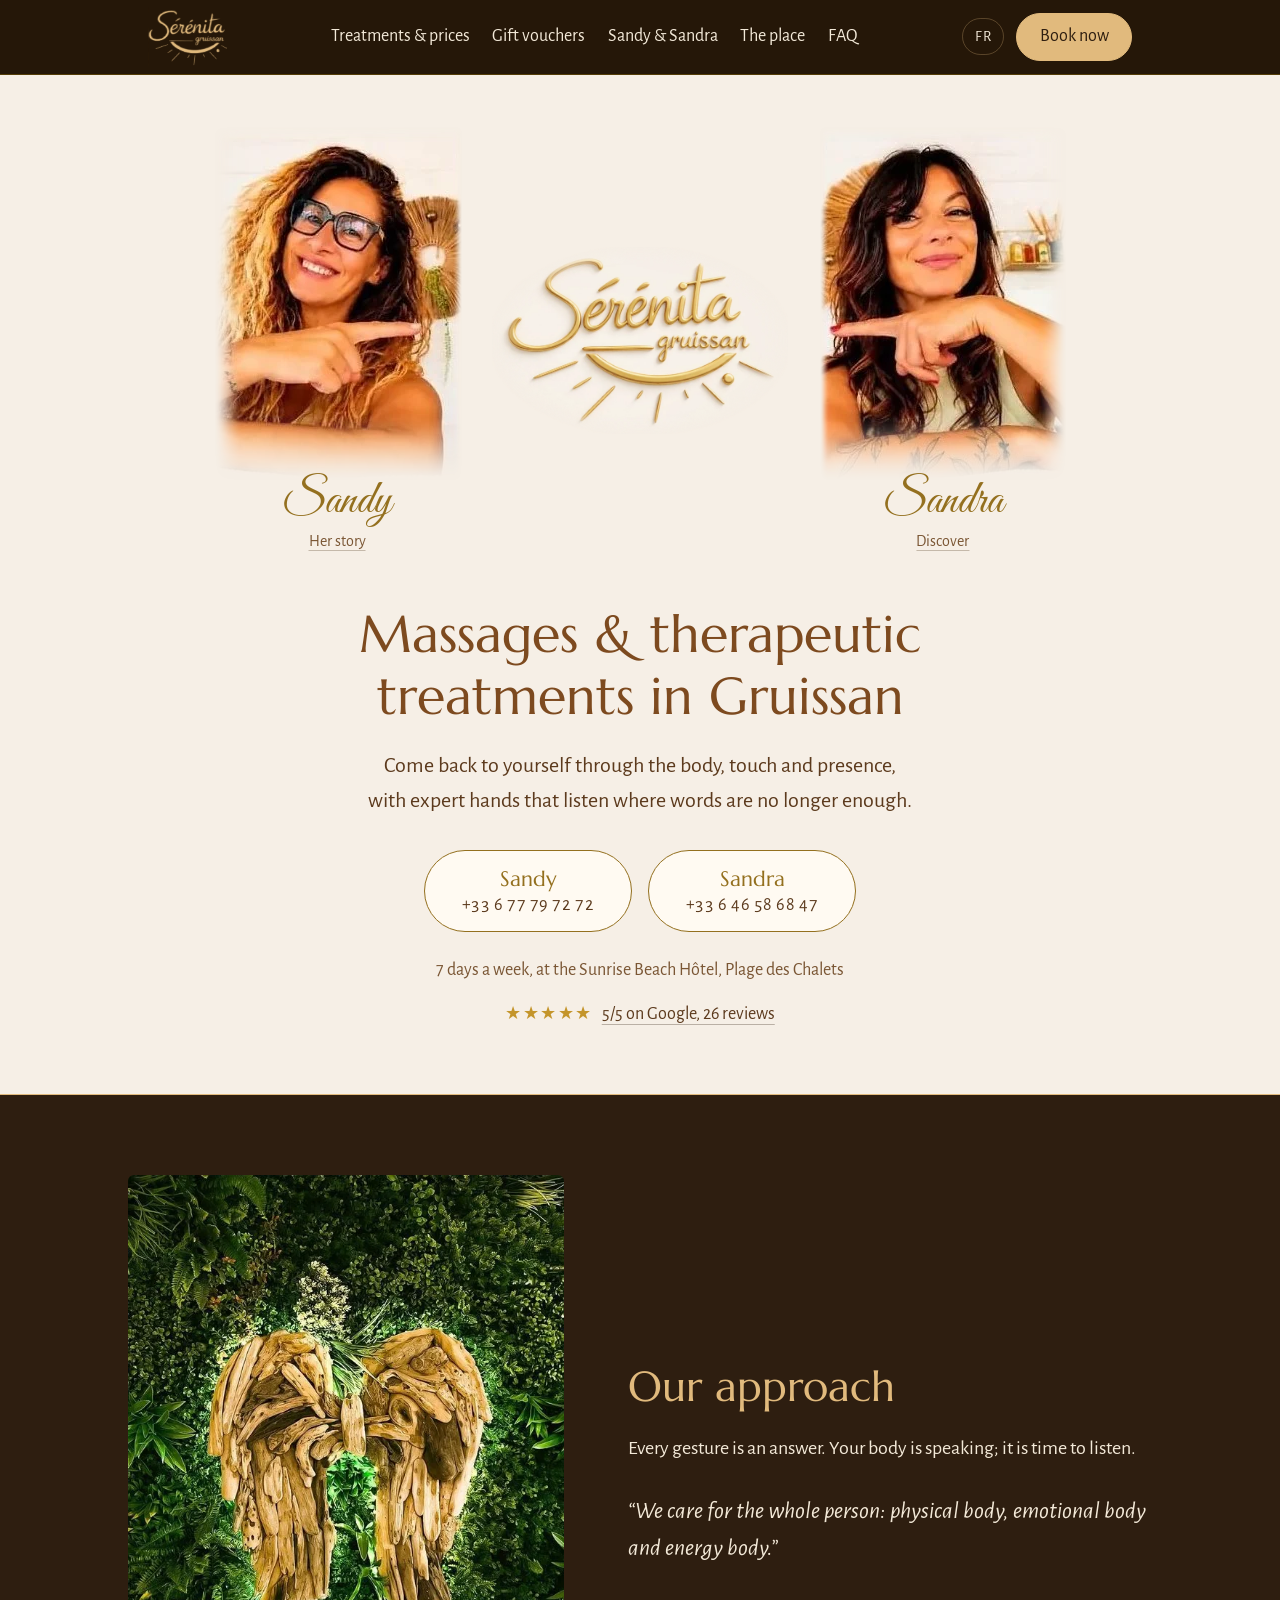
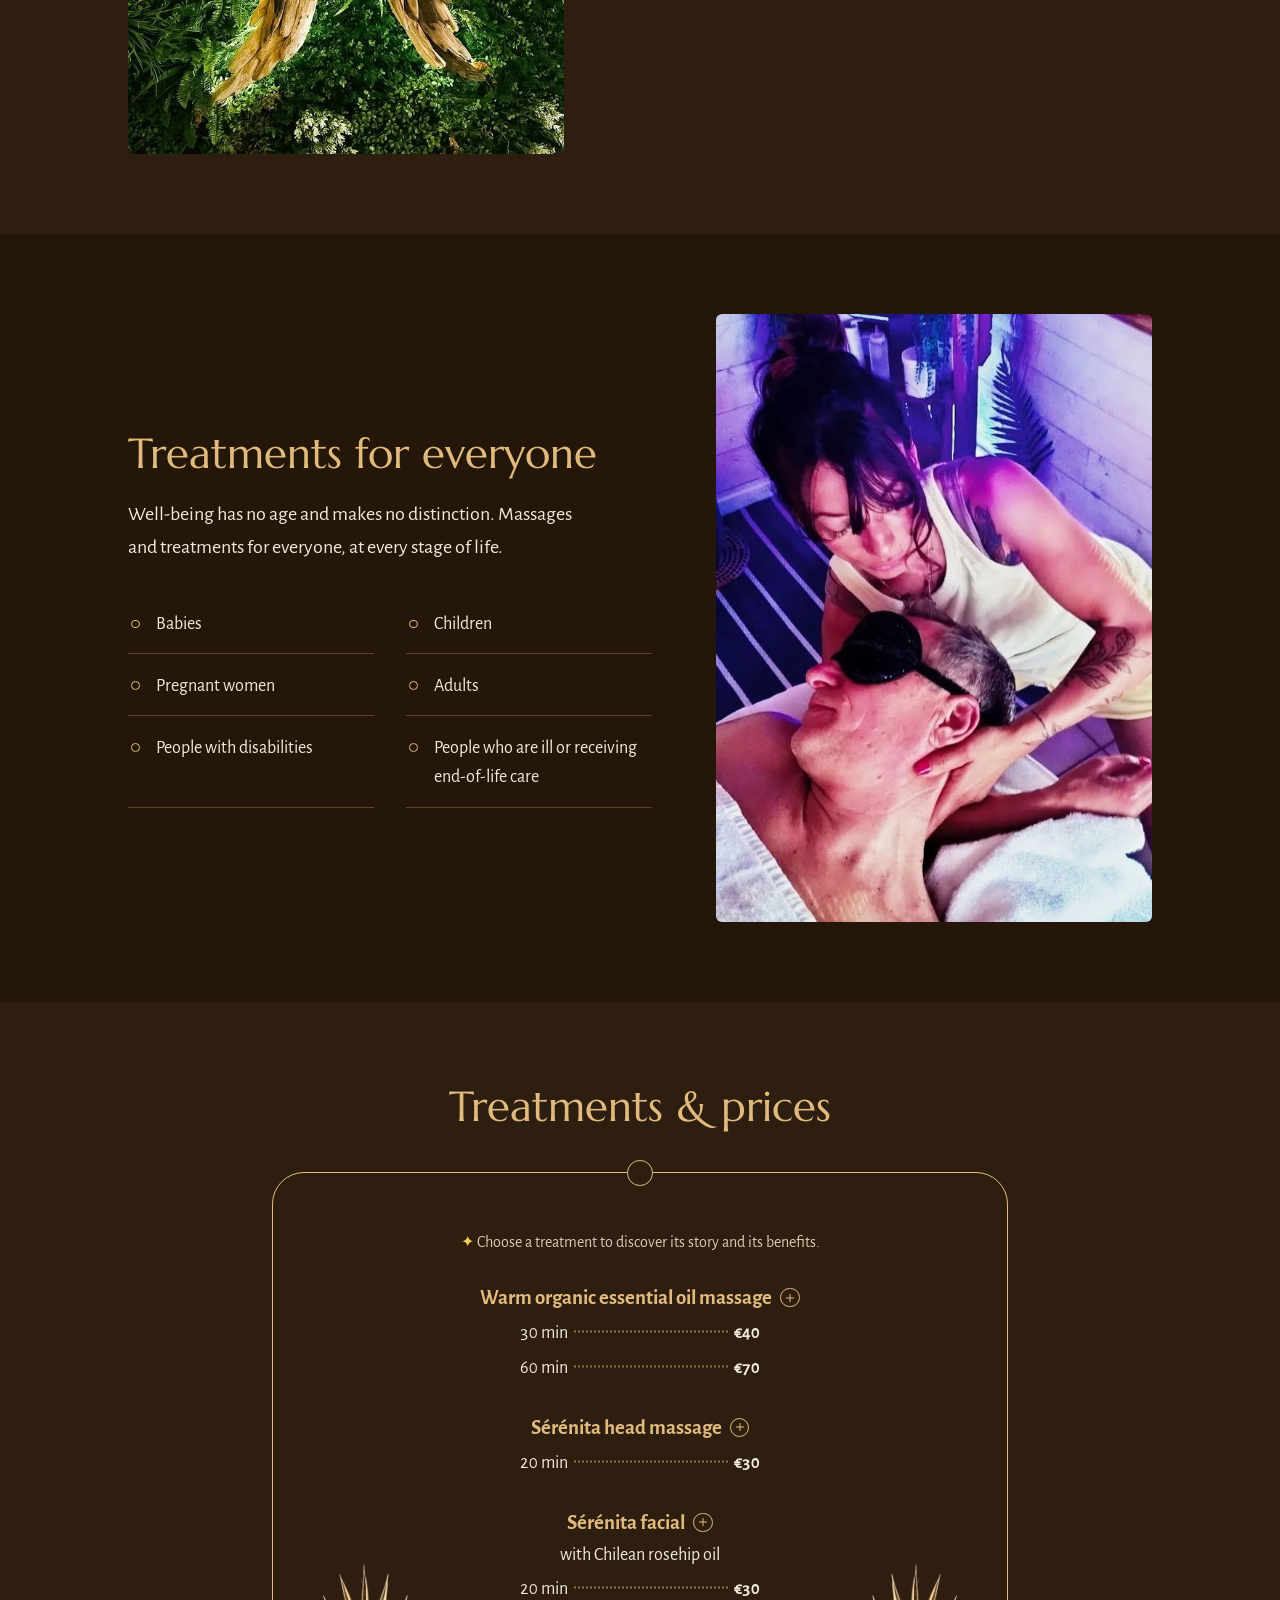
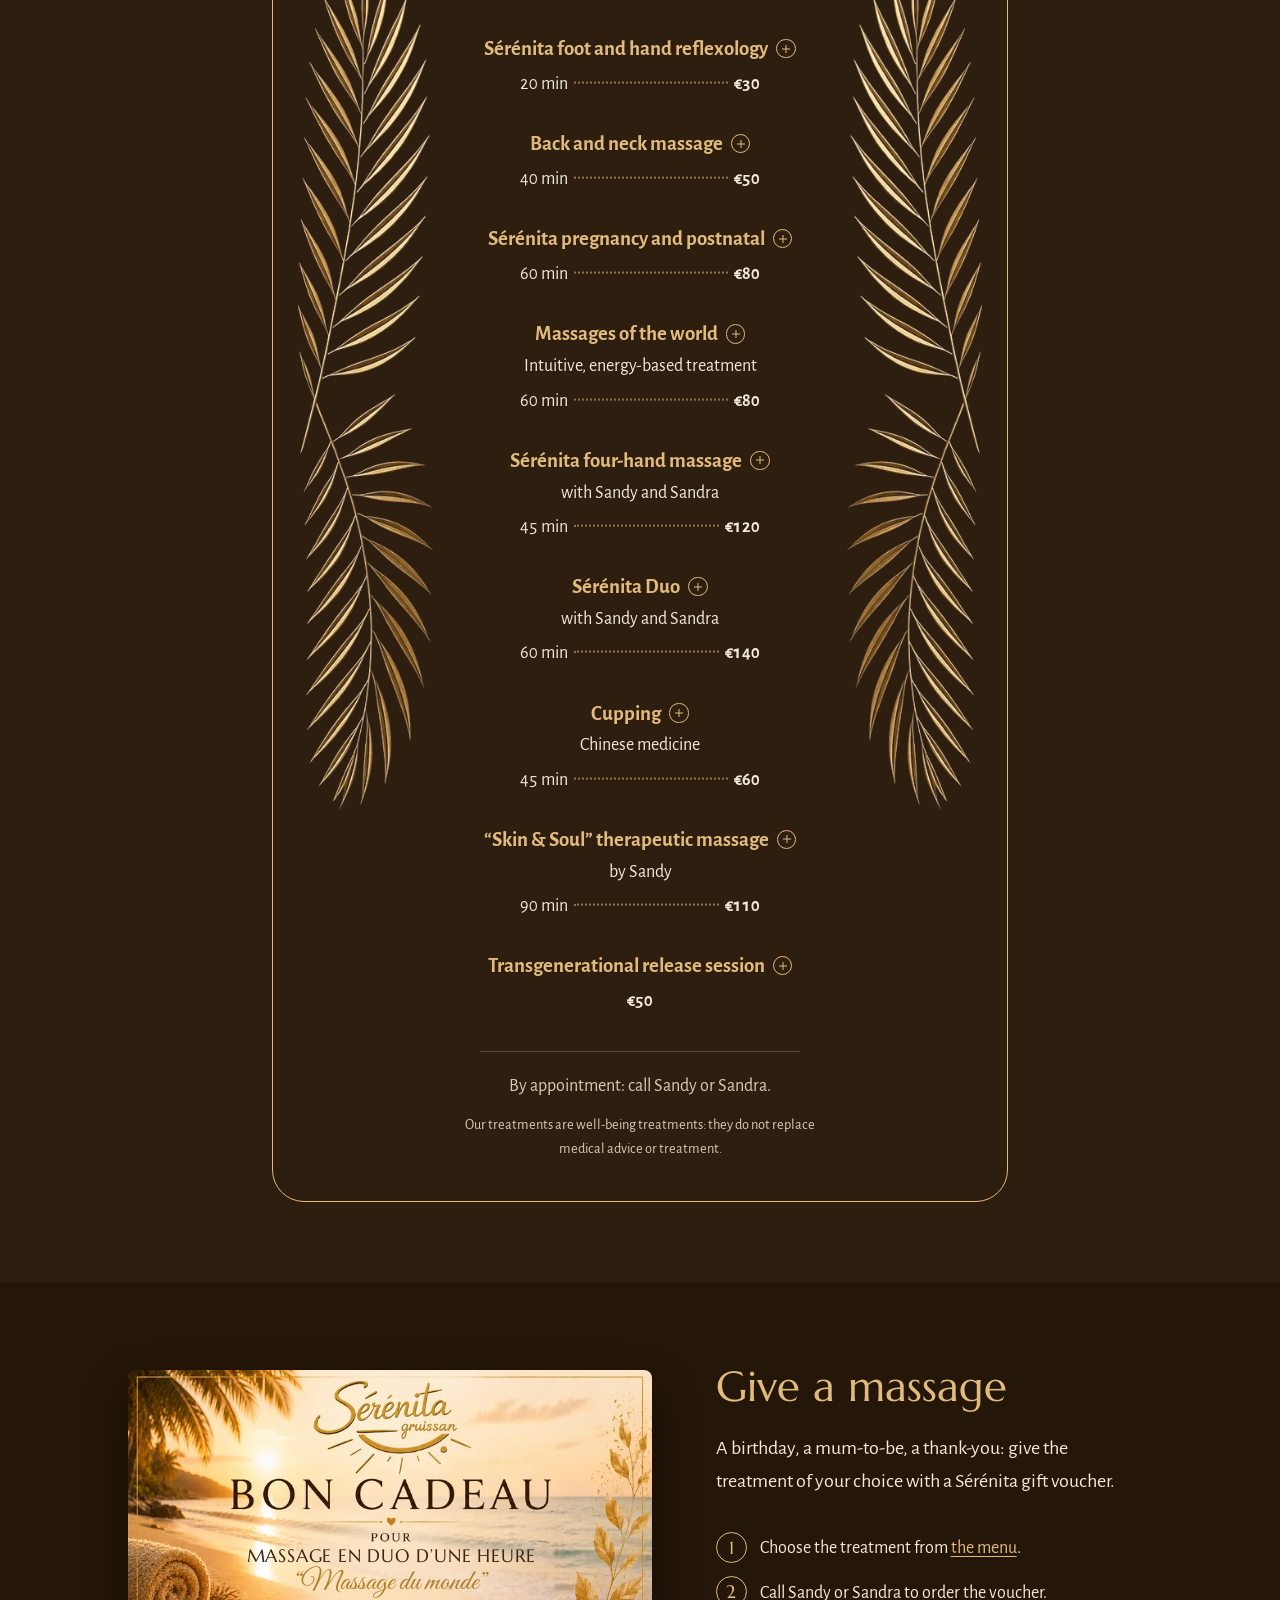
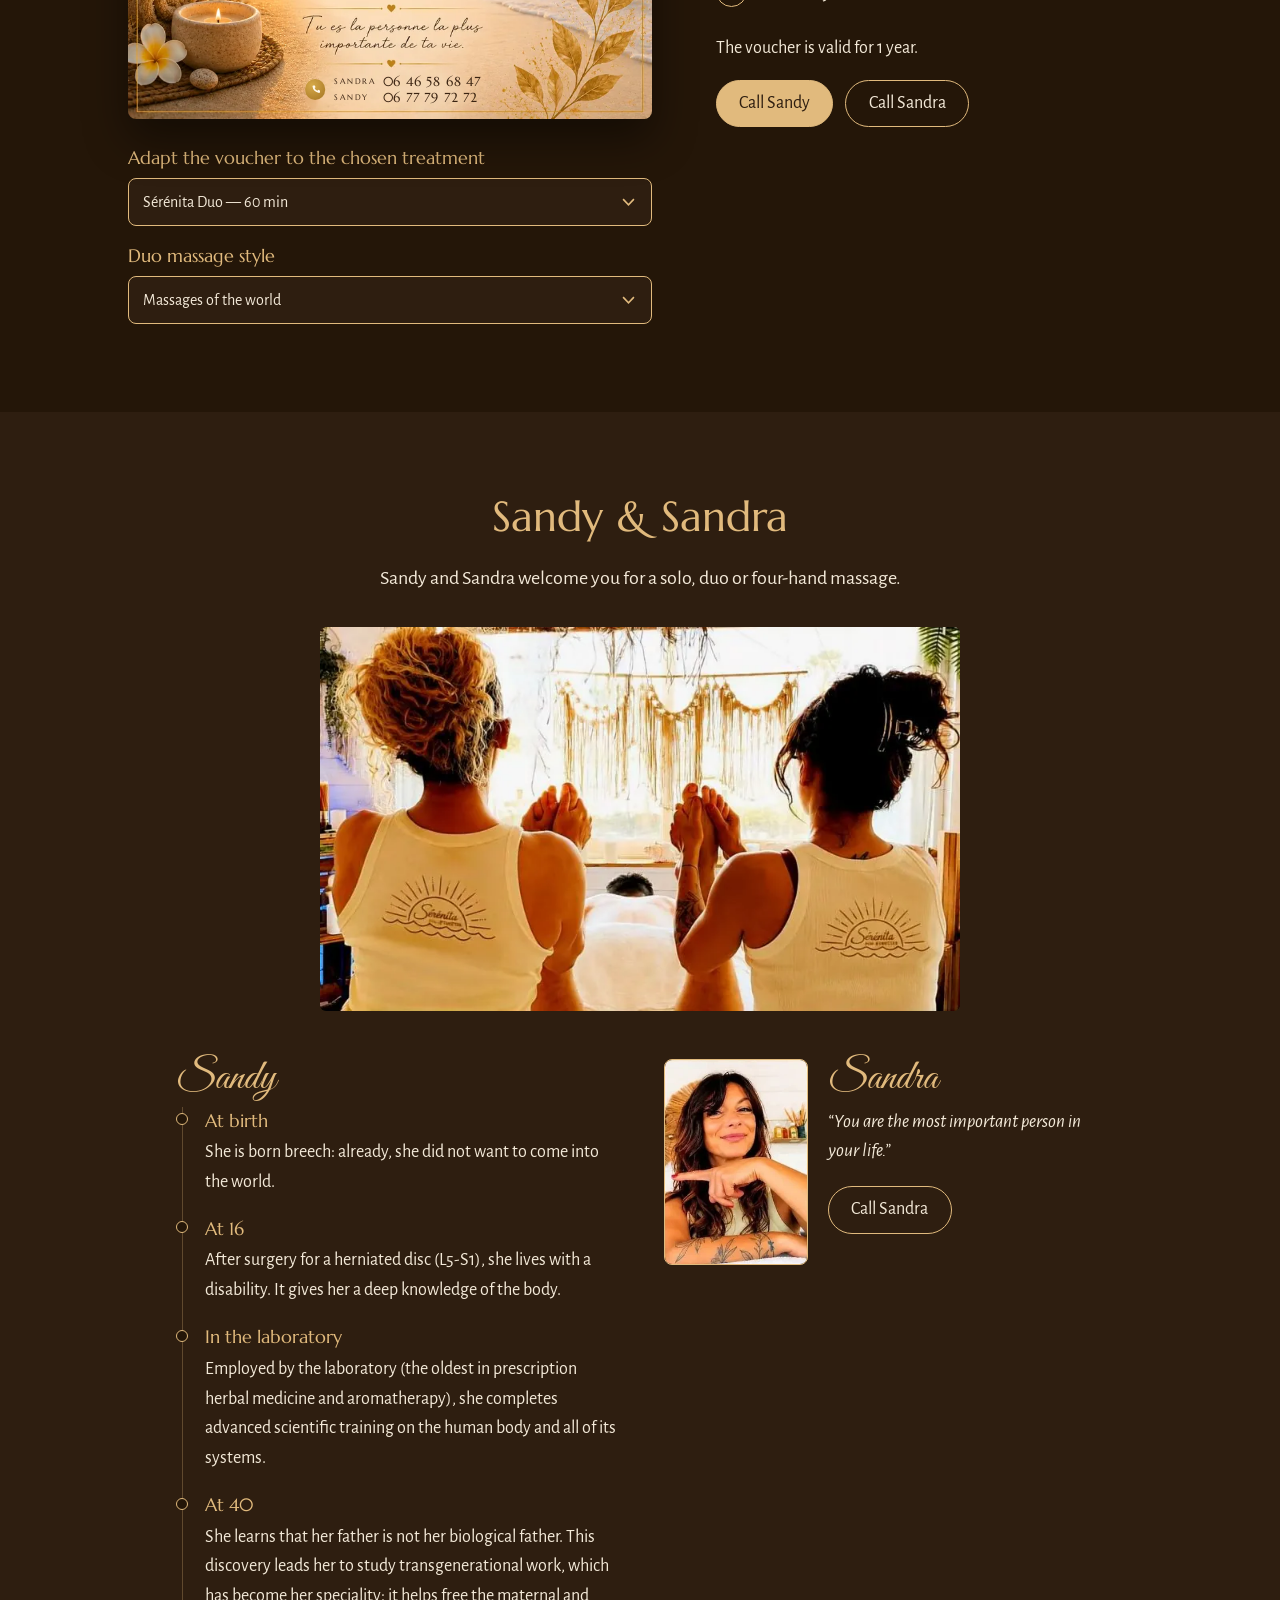
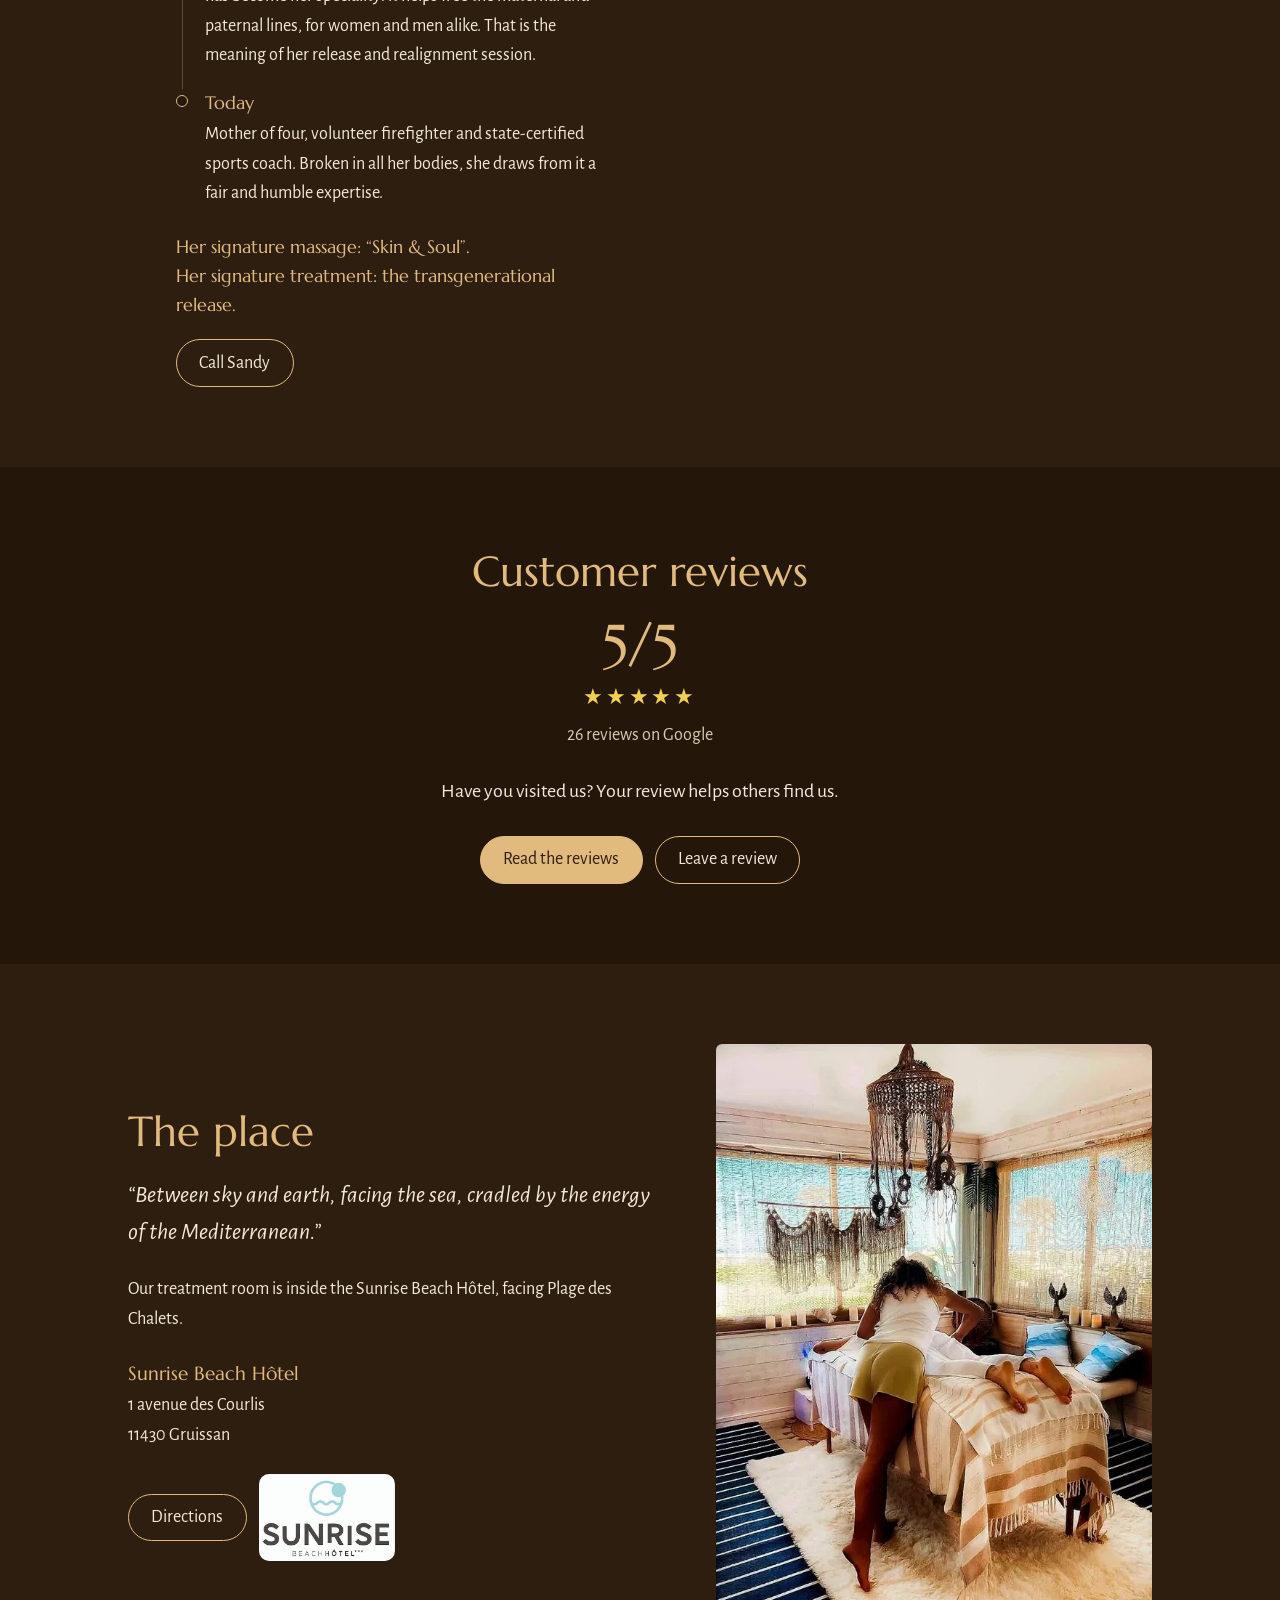
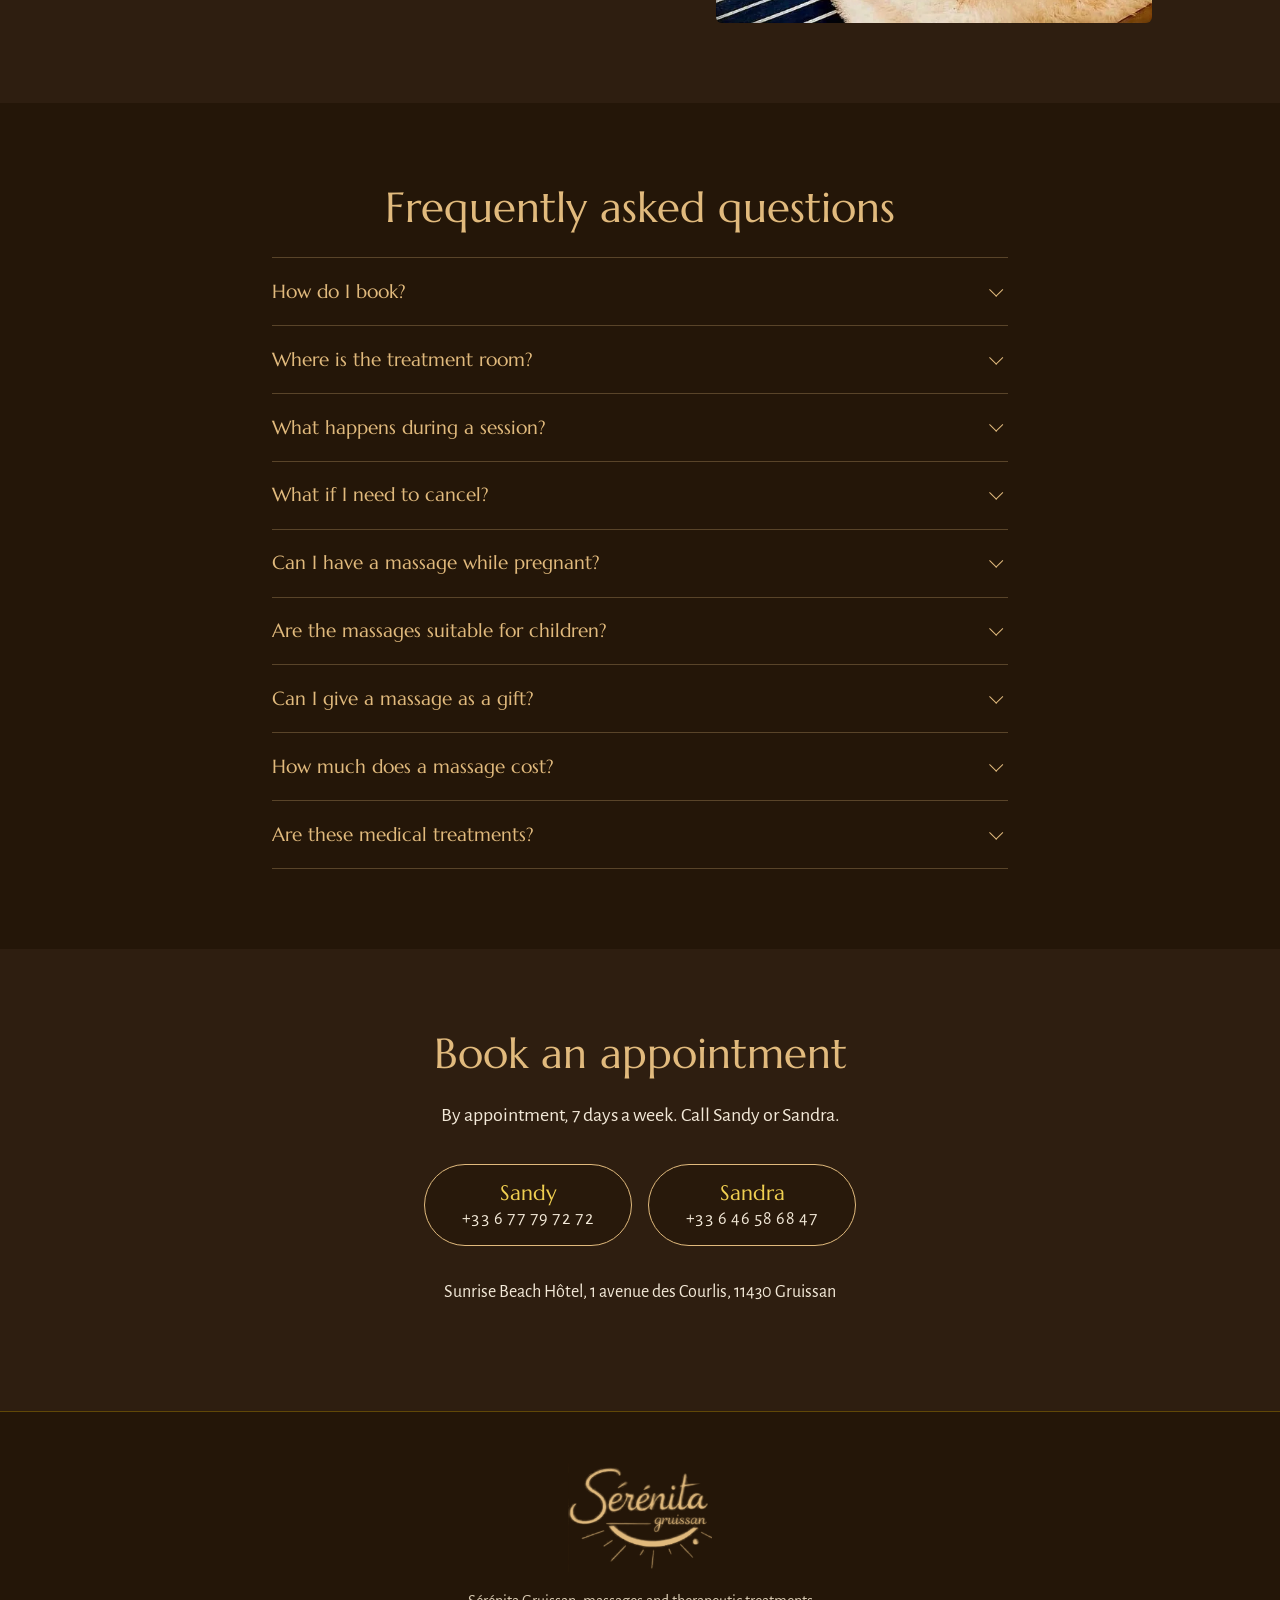
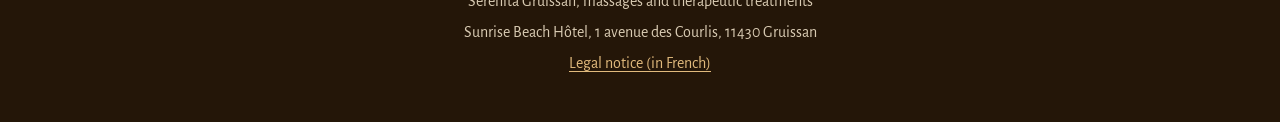
==== commit b471810f: "Numéro de Sandra corrigé, numéros de Sandy et Sandra sur le bon - Sandra : 06 46 58 68 47 partout (b" ====
--- a/en/index.html
+++ b/en/index.html
@@ -20,7 +20,7 @@
   <link rel="apple-touch-icon" href="../apple-touch-icon.png">
   <link rel="preload" href="../fonts/marcellus-latin-400-normal.woff2" as="font" type="font/woff2" crossorigin>
   <link rel="preload" href="../fonts/alegreya-sans-latin-400-normal.woff2" as="font" type="font/woff2" crossorigin>
-  <link rel="stylesheet" href="../css/style.css?v=10">
+  <link rel="stylesheet" href="../css/style.css?v=11">
   <script type="application/ld+json">
   {
     "@context": "https://schema.org",
@@ -100,7 +100,7 @@
         <p class="intro">Come back to yourself through the body, touch and presence, with expert hands that listen where words are no longer enough.</p>
         <ul class="appels" aria-label="Call to book">
           <li><a href="tel:+33677797272"><span class="prenom">Sandy</span><span class="numero">+33 6 77 79 72 72</span></a></li>
-          <li><a href="tel:+33646584847"><span class="prenom">Sandra</span><span class="numero">+33 6 46 58 48 47</span></a></li>
+          <li><a href="tel:+33646586847"><span class="prenom">Sandra</span><span class="numero">+33 6 46 58 68 47</span></a></li>
         </ul>
         <p class="lieu-court">7 days a week, at the Sunrise Beach Hôtel, Plage des Chalets</p>
         <p class="avis-google"><a href="https://maps.google.com/?cid=7879985521520299105" target="_blank" rel="noopener"><span class="etoiles" aria-hidden="true">★★★★★</span> <span class="avis-texte">5/5 on Google, 26&nbsp;reviews</span><span class="visuellement-cache"> (opens Google Maps)</span></a></p>
@@ -325,7 +325,7 @@
             <p class="ligne ligne-seule"><span class="prix">€50</span></p>
             <div class="fiche" id="fiche-transgenerationnel">
               <h4>Its story</h4>
-              <p>Transgenerational work starts from one idea: we also inherit the history of our ancestors. This session is the fruit of Sandy’s experience and her own research, after the things left unsaid about her father. It helps free and realign the maternal and feminine lines: that is the meaning of this release and realignment session.</p>
+              <p>Transgenerational work starts from one idea: we also inherit the history of our ancestors. This session is the fruit of Sandy’s experience and her own research, after the things left unsaid about her father. It helps free and realign the maternal and paternal lines, for women and men alike: that is the meaning of this release and realignment session.</p>
               <h4>Its benefits</h4>
               <ul class="fiche-bienfaits">
                 <li>Step back from your family history</li>
@@ -353,7 +353,7 @@
           <div class="fiche-contenu"></div>
           <div class="fiche-actions">
             <a class="bouton bouton-plein" href="tel:+33677797272">Call Sandy</a>
-            <a class="bouton" href="tel:+33646584847">Call Sandra</a>
+            <a class="bouton" href="tel:+33646586847">Call Sandra</a>
           </div>
         </div>
         <button class="fiche-fermer" type="button" aria-label="Close">×</button>
@@ -375,7 +375,11 @@
             </picture>
             <p class="bon-ligne bon-format">Massage en duo d’une heure</p>
             <p class="bon-ligne bon-style">“Massage du monde”</p>
-            <p class="bon-tel">06&nbsp;46&nbsp;58&nbsp;48&nbsp;47</p>
+            <div class="bon-contacts">
+              <span class="bon-icone"><svg viewBox="0 0 24 24" focusable="false"><path d="M7 3h3l1.5 4-2 1.3a10 10 0 0 0 6.2 6.2l1.3-2 4 1.5v3a2 2 0 0 1-2 2A16 16 0 0 1 5 5a2 2 0 0 1 2-2z"/></svg></span>
+              <span class="bon-nom">Sandra</span><span class="bon-num">06&nbsp;46&nbsp;58&nbsp;68&nbsp;47</span>
+              <span class="bon-nom">Sandy</span><span class="bon-num">06&nbsp;77&nbsp;79&nbsp;72&nbsp;72</span>
+            </div>
           </div>
           <div class="bon-choix" hidden>
             <div>
@@ -414,7 +418,7 @@
           <p>The voucher is valid for 1&nbsp;year.</p>
           <div class="actions">
             <a class="bouton bouton-plein" href="tel:+33677797272">Call Sandy</a>
-            <a class="bouton" href="tel:+33646584847">Call Sandra</a>
+            <a class="bouton" href="tel:+33646586847">Call Sandra</a>
           </div>
         </div>
       </div>
@@ -454,7 +458,7 @@
               <figure class="citation">
                 <blockquote><p>“You are the most important person in your life.”</p></blockquote>
               </figure>
-              <a class="bouton" href="tel:+33646584847">Call Sandra</a>
+              <a class="bouton" href="tel:+33646586847">Call Sandra</a>
             </div>
           </article>
         </div>
@@ -509,7 +513,7 @@
         <div class="faq">
           <details>
             <summary>How do I book?</summary>
-            <p>By phone, 7 days a week: Sandy on <a href="tel:+33677797272">+33 6 77 79 72 72</a> or Sandra on <a href="tel:+33646584847">+33 6 46 58 48 47</a>.</p>
+            <p>By phone, 7 days a week: Sandy on <a href="tel:+33677797272">+33 6 77 79 72 72</a> or Sandra on <a href="tel:+33646586847">+33 6 46 58 68 47</a>.</p>
           </details>
           <details>
             <summary>Where is the treatment room?</summary>
@@ -553,7 +557,7 @@
         <p class="chapo">By appointment, 7 days a week. Call Sandy or Sandra.</p>
         <ul class="appels">
           <li><a href="tel:+33677797272"><span class="prenom">Sandy</span><span class="numero">+33 6 77 79 72 72</span></a></li>
-          <li><a href="tel:+33646584847"><span class="prenom">Sandra</span><span class="numero">+33 6 46 58 48 47</span></a></li>
+          <li><a href="tel:+33646586847"><span class="prenom">Sandra</span><span class="numero">+33 6 46 58 68 47</span></a></li>
         </ul>
         <address class="adresse">Sunrise Beach Hôtel, 1 avenue des Courlis, 11430 Gruissan</address>
       </div>
@@ -569,7 +573,7 @@
 
   <nav class="barre-appel" aria-label="Call">
     <a href="tel:+33677797272">Call Sandy</a>
-    <a href="tel:+33646584847">Call Sandra</a>
+    <a href="tel:+33646586847">Call Sandra</a>
   </nav>
   <script src="../js/soins.js?v=2" defer></script>
   <script src="../js/bon.js?v=1" defer></script>
--- a/css/style.css
+++ b/css/style.css
@@ -521,7 +521,34 @@
   box-shadow: 0 1.25rem 2.75rem rgba(0, 0, 0, 0.45);
 }
 .bon-carte img { width: 100%; height: auto; }
-.bon-ligne, .bon-tel { position: absolute; margin: 0; white-space: nowrap; line-height: 1; }
+.bon-ligne { position: absolute; margin: 0; white-space: nowrap; line-height: 1; }
+.bon-contacts {
+  position: absolute;
+  left: 50.6%;
+  top: 87.4%;
+  transform: translateX(-50%);
+  display: grid;
+  grid-template-columns: auto auto auto;
+  align-items: center;
+  column-gap: 1.3cqw;
+  row-gap: 0.45cqw;
+  white-space: nowrap;
+  line-height: 1;
+  color: #3b2412;
+}
+.bon-icone {
+  grid-row: 1 / span 2;
+  display: grid;
+  place-items: center;
+  width: 3.9cqw;
+  height: 3.9cqw;
+  margin-right: 0.4cqw;
+  border-radius: 50%;
+  background: radial-gradient(circle at 35% 30%, #d6a94a, #a47422);
+}
+.bon-icone svg { width: 55%; height: 55%; fill: #fff8ec; }
+.bon-nom { font-family: "Marcellus", Georgia, serif; font-size: 1.5cqw; letter-spacing: 0.22em; text-transform: uppercase; }
+.bon-num { font-family: "Marcellus", Georgia, serif; font-size: 2.55cqw; letter-spacing: 0.06em; }
 .bon-ligne { left: 21%; right: 20.4%; text-align: center; }
 .bon-format {
   top: 51%;
@@ -538,15 +565,6 @@
   font-size: 1.6rem;
   font-size: calc(5.6cqw * var(--ajuste, 1));
   color: #ad7e2b;
-}
-.bon-tel {
-  left: 39.6%;
-  top: 91.5%;
-  font-family: "Marcellus", Georgia, serif;
-  font-size: 1rem;
-  font-size: 3.2cqw;
-  letter-spacing: 0.06em;
-  color: #3b2412;
 }
 .bon-choix { display: grid; gap: 0.9rem; width: 100%; max-width: 36rem; }
 .bon-choix[hidden], .bon-choix-style[hidden] { display: none; }
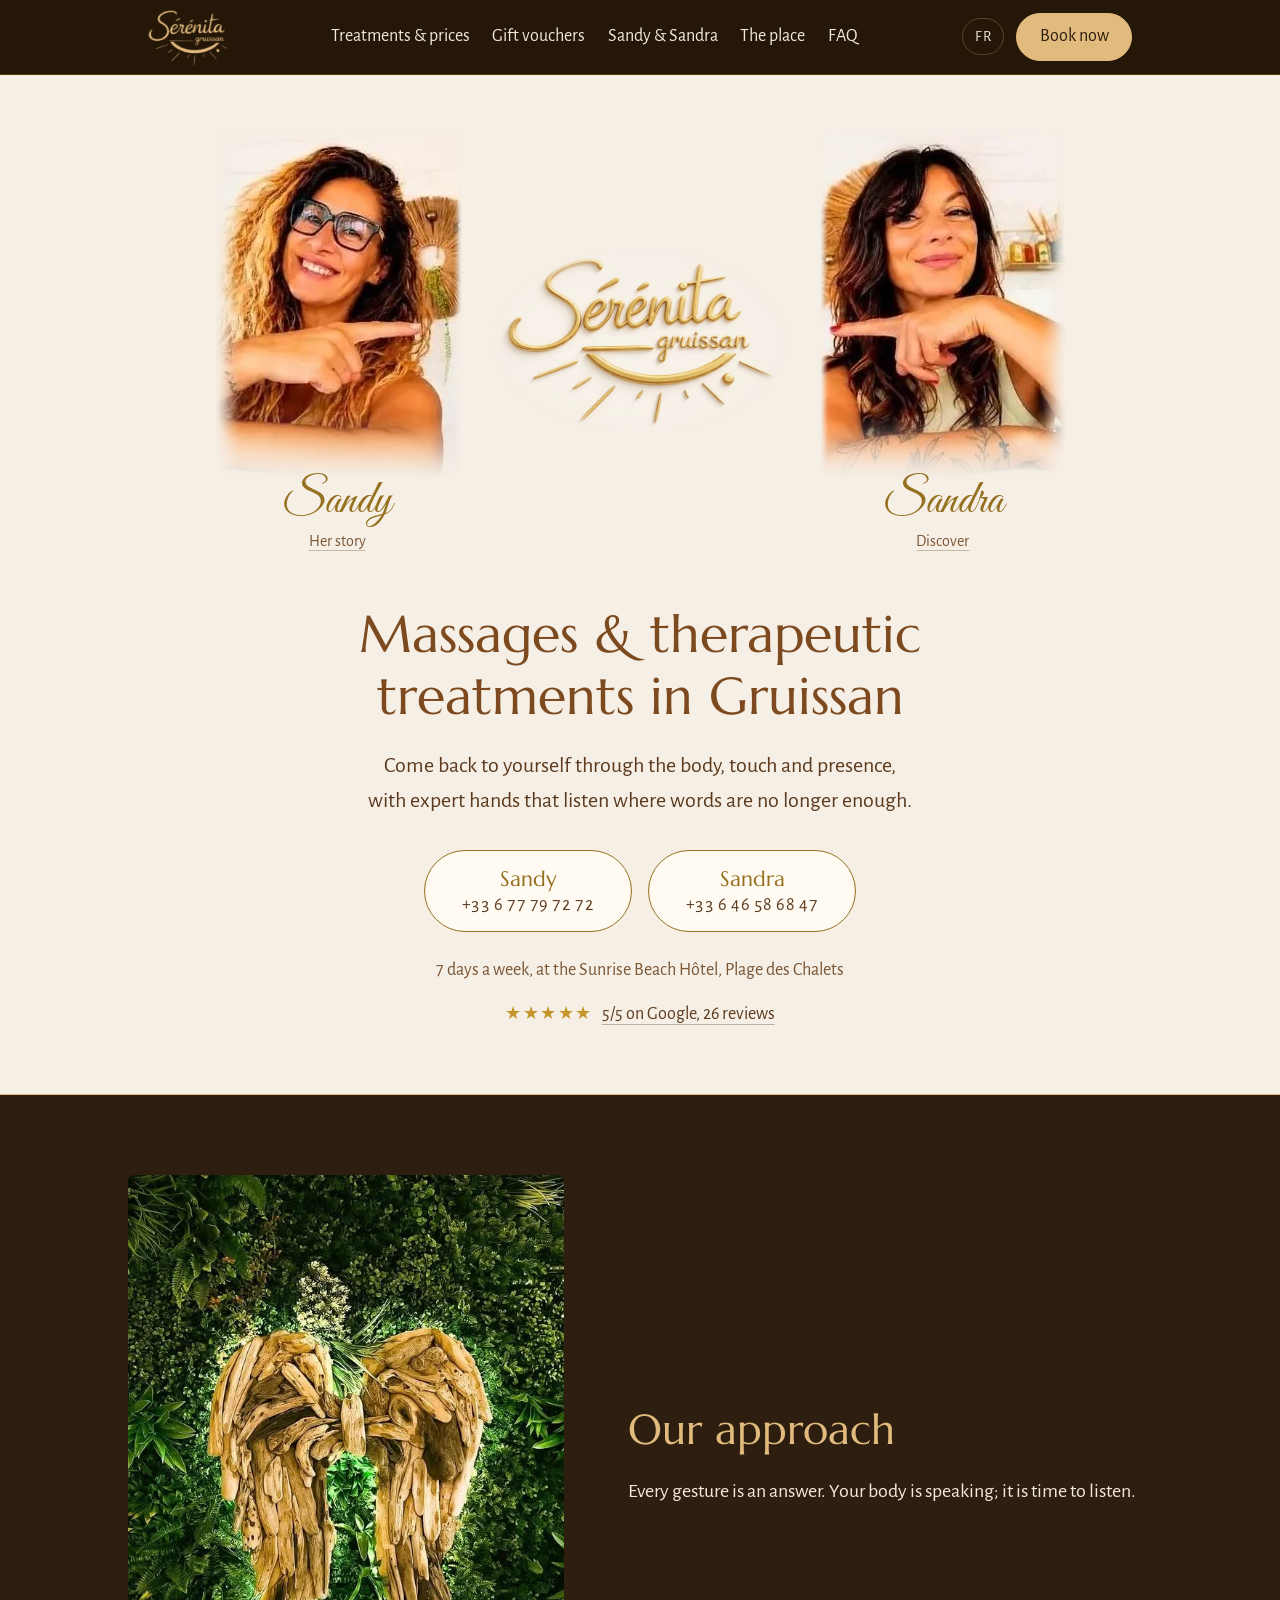
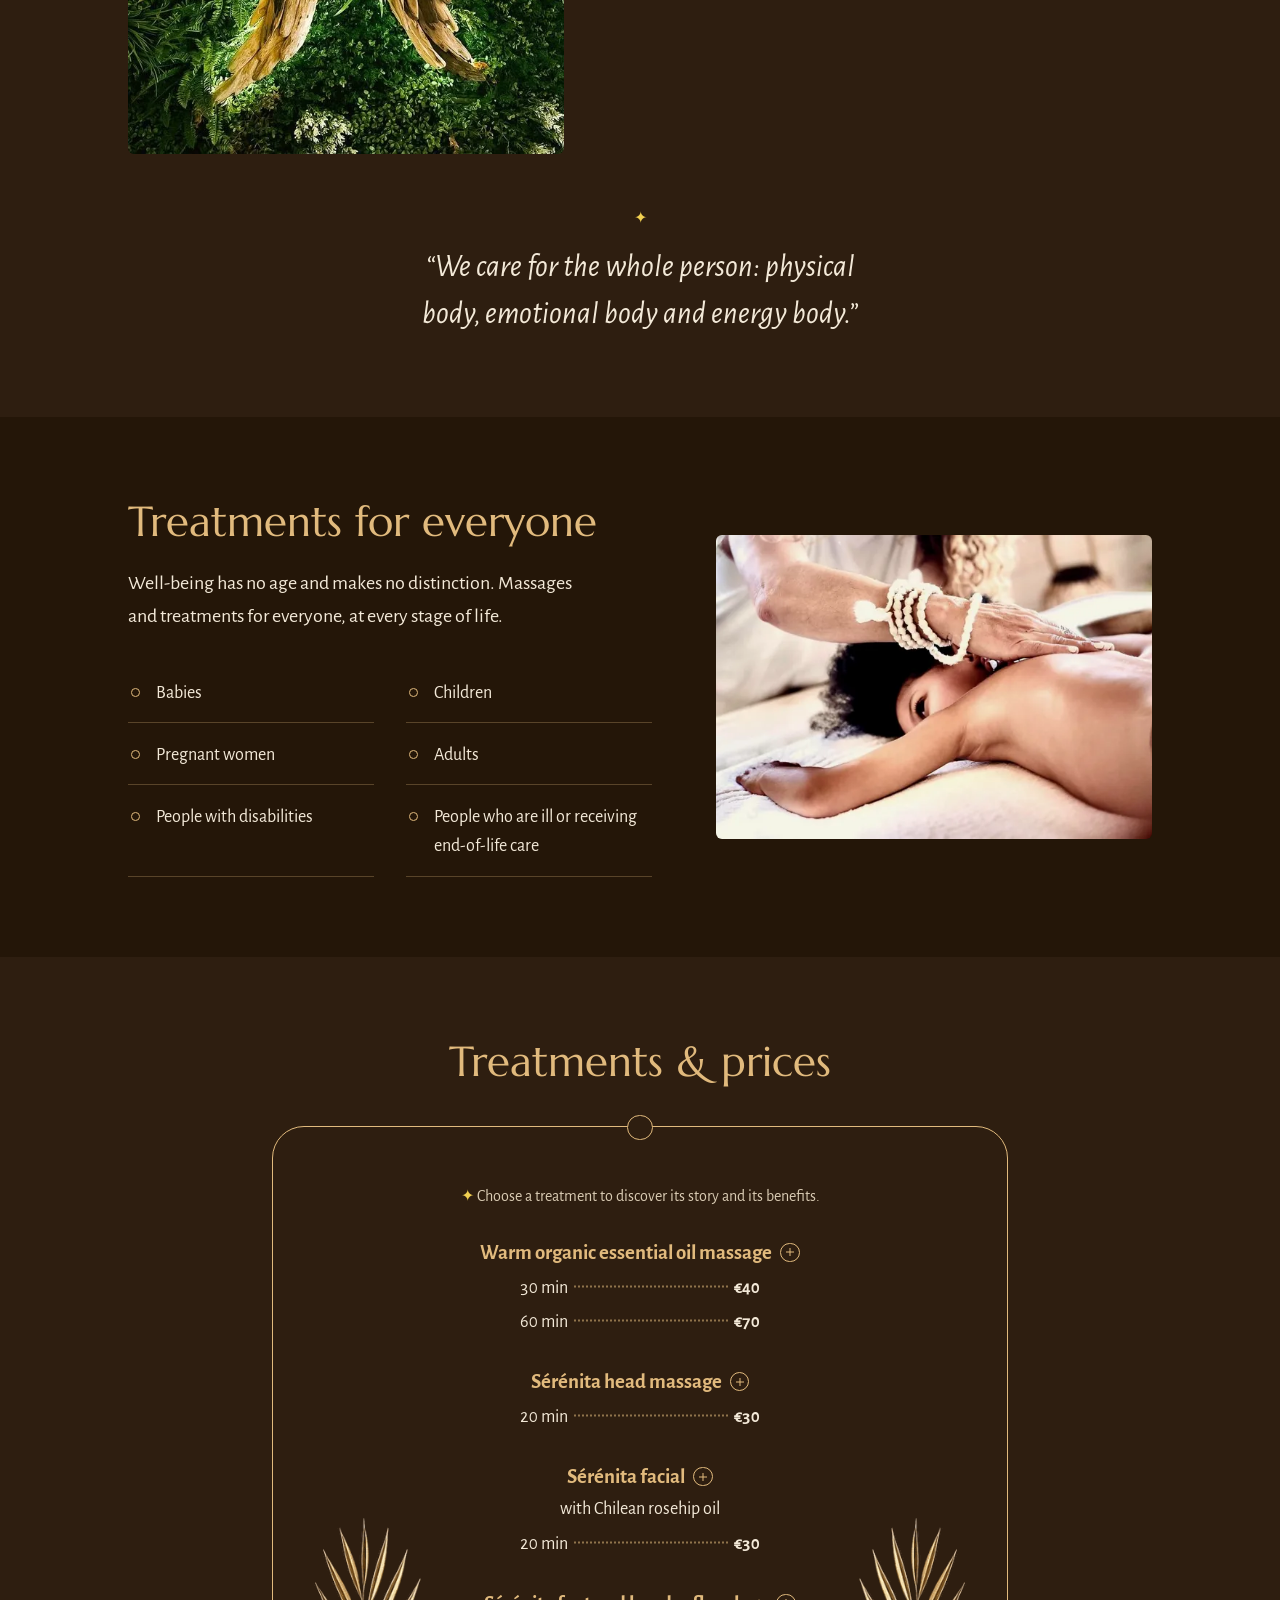
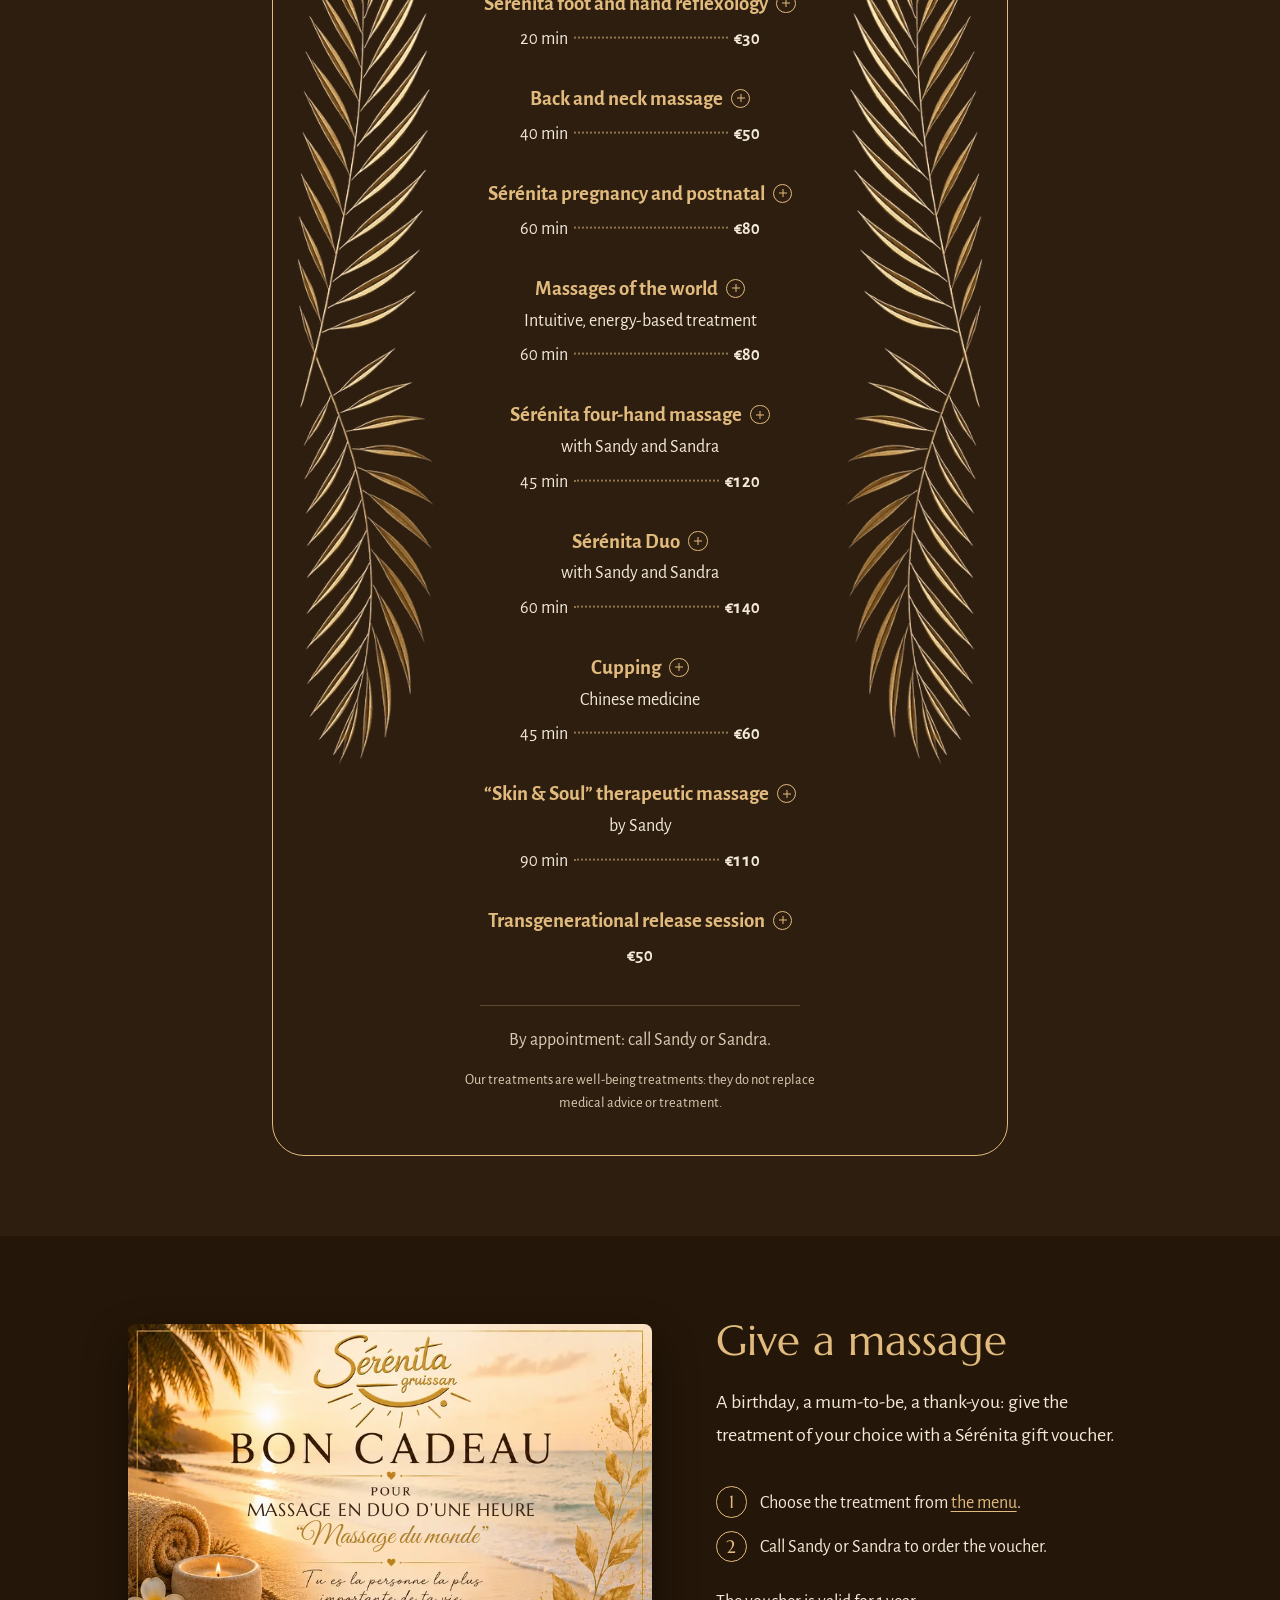
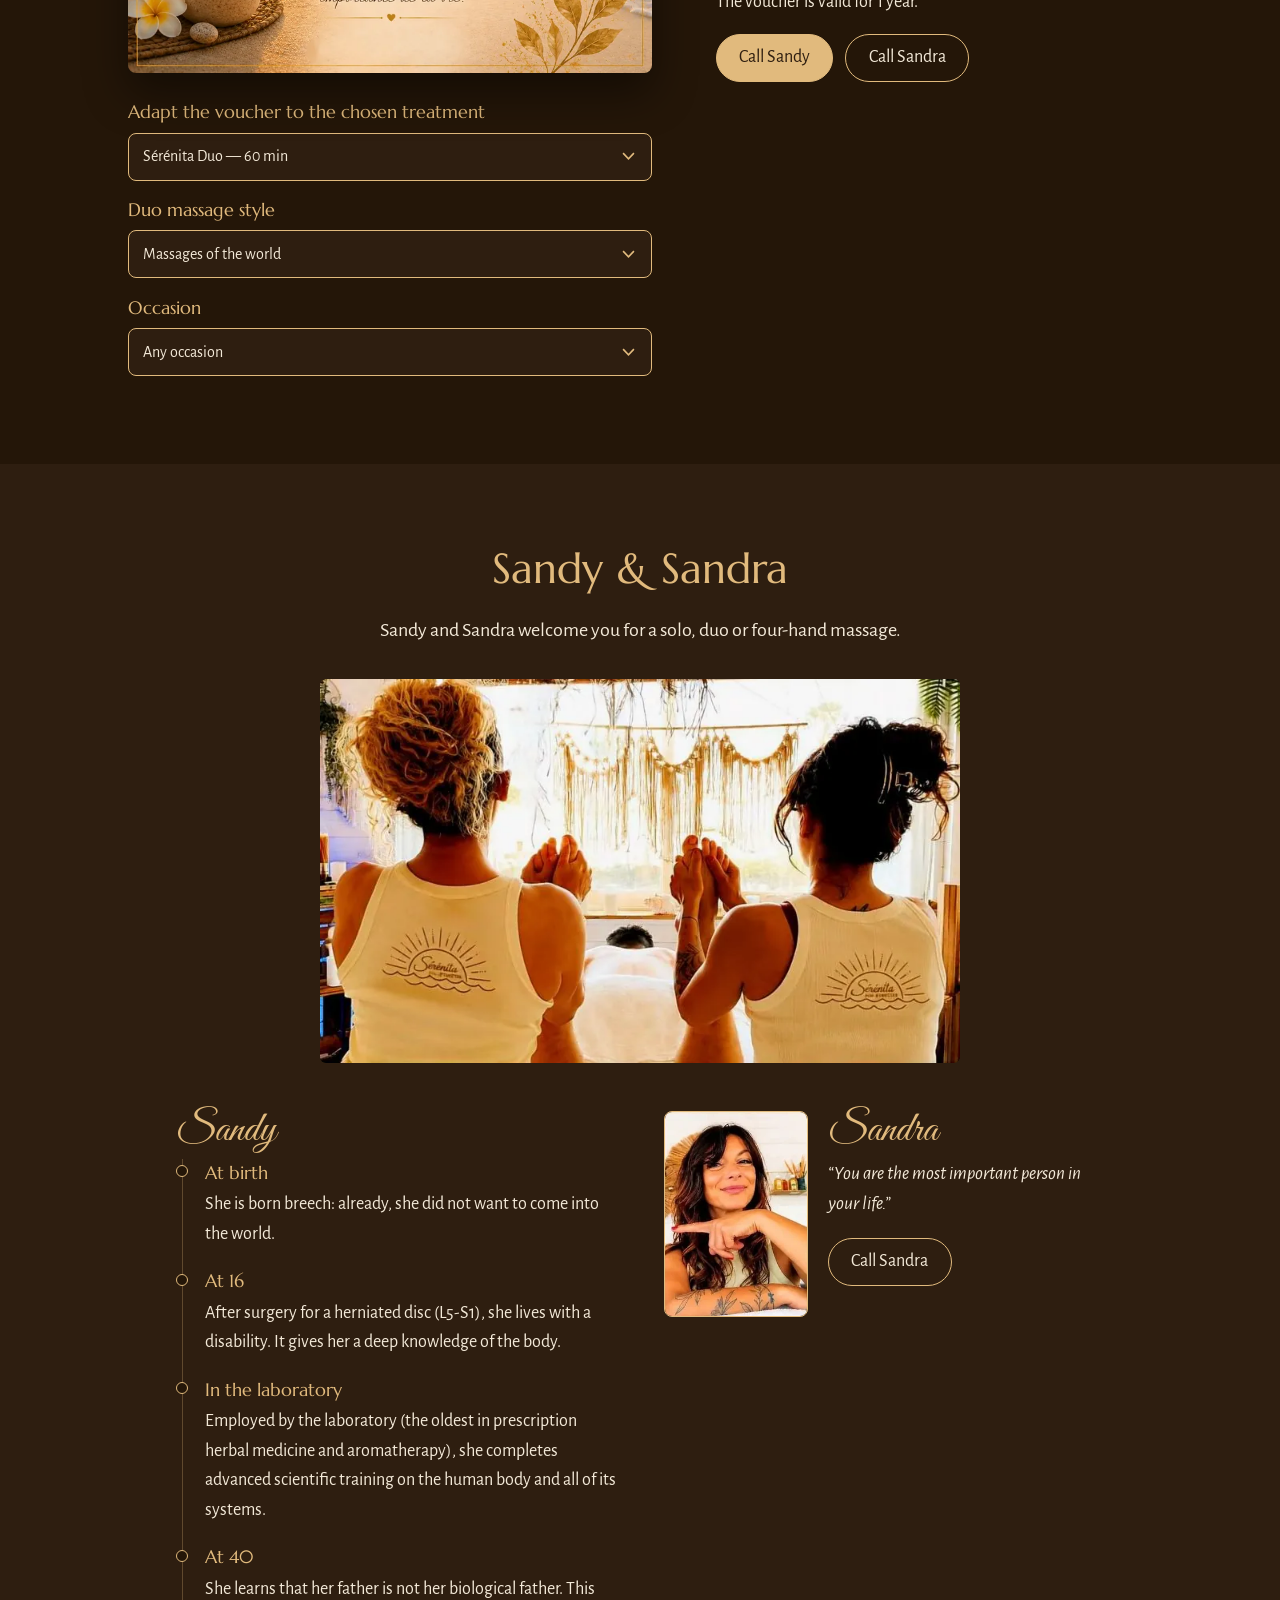
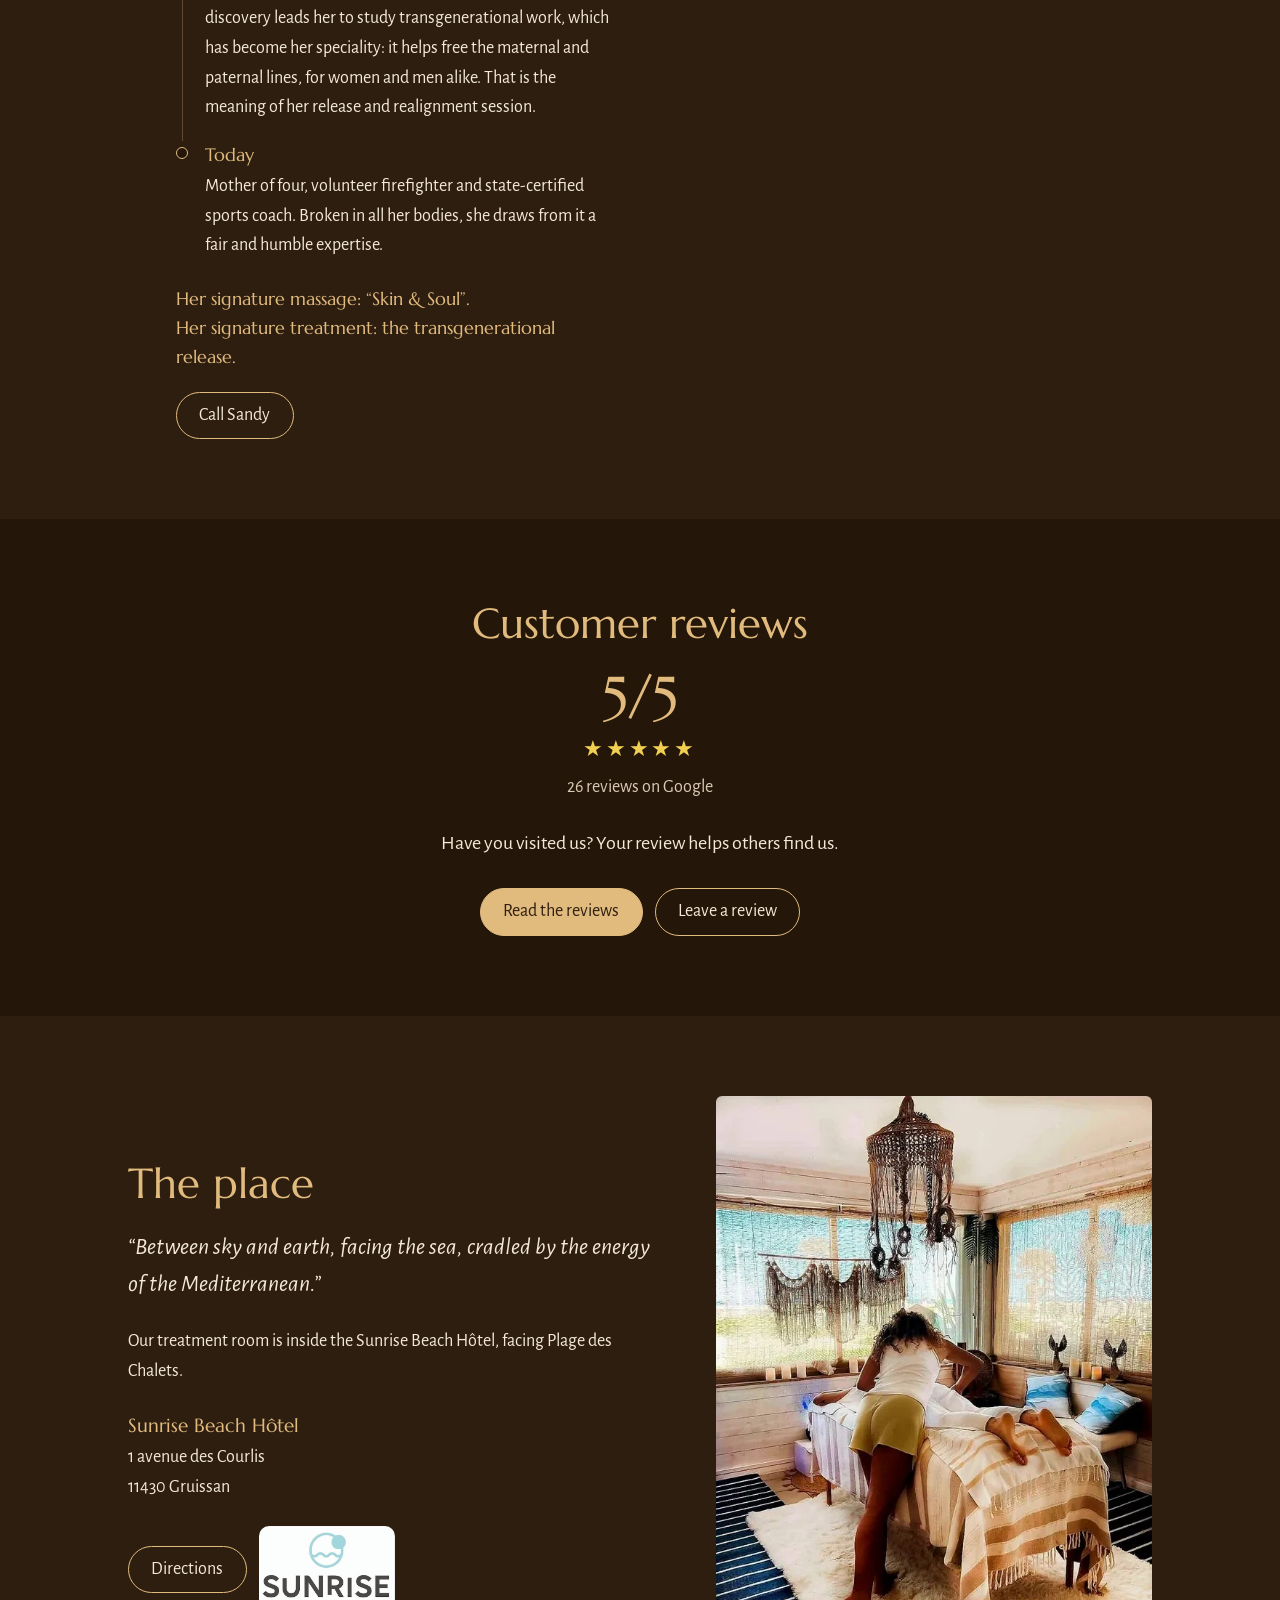
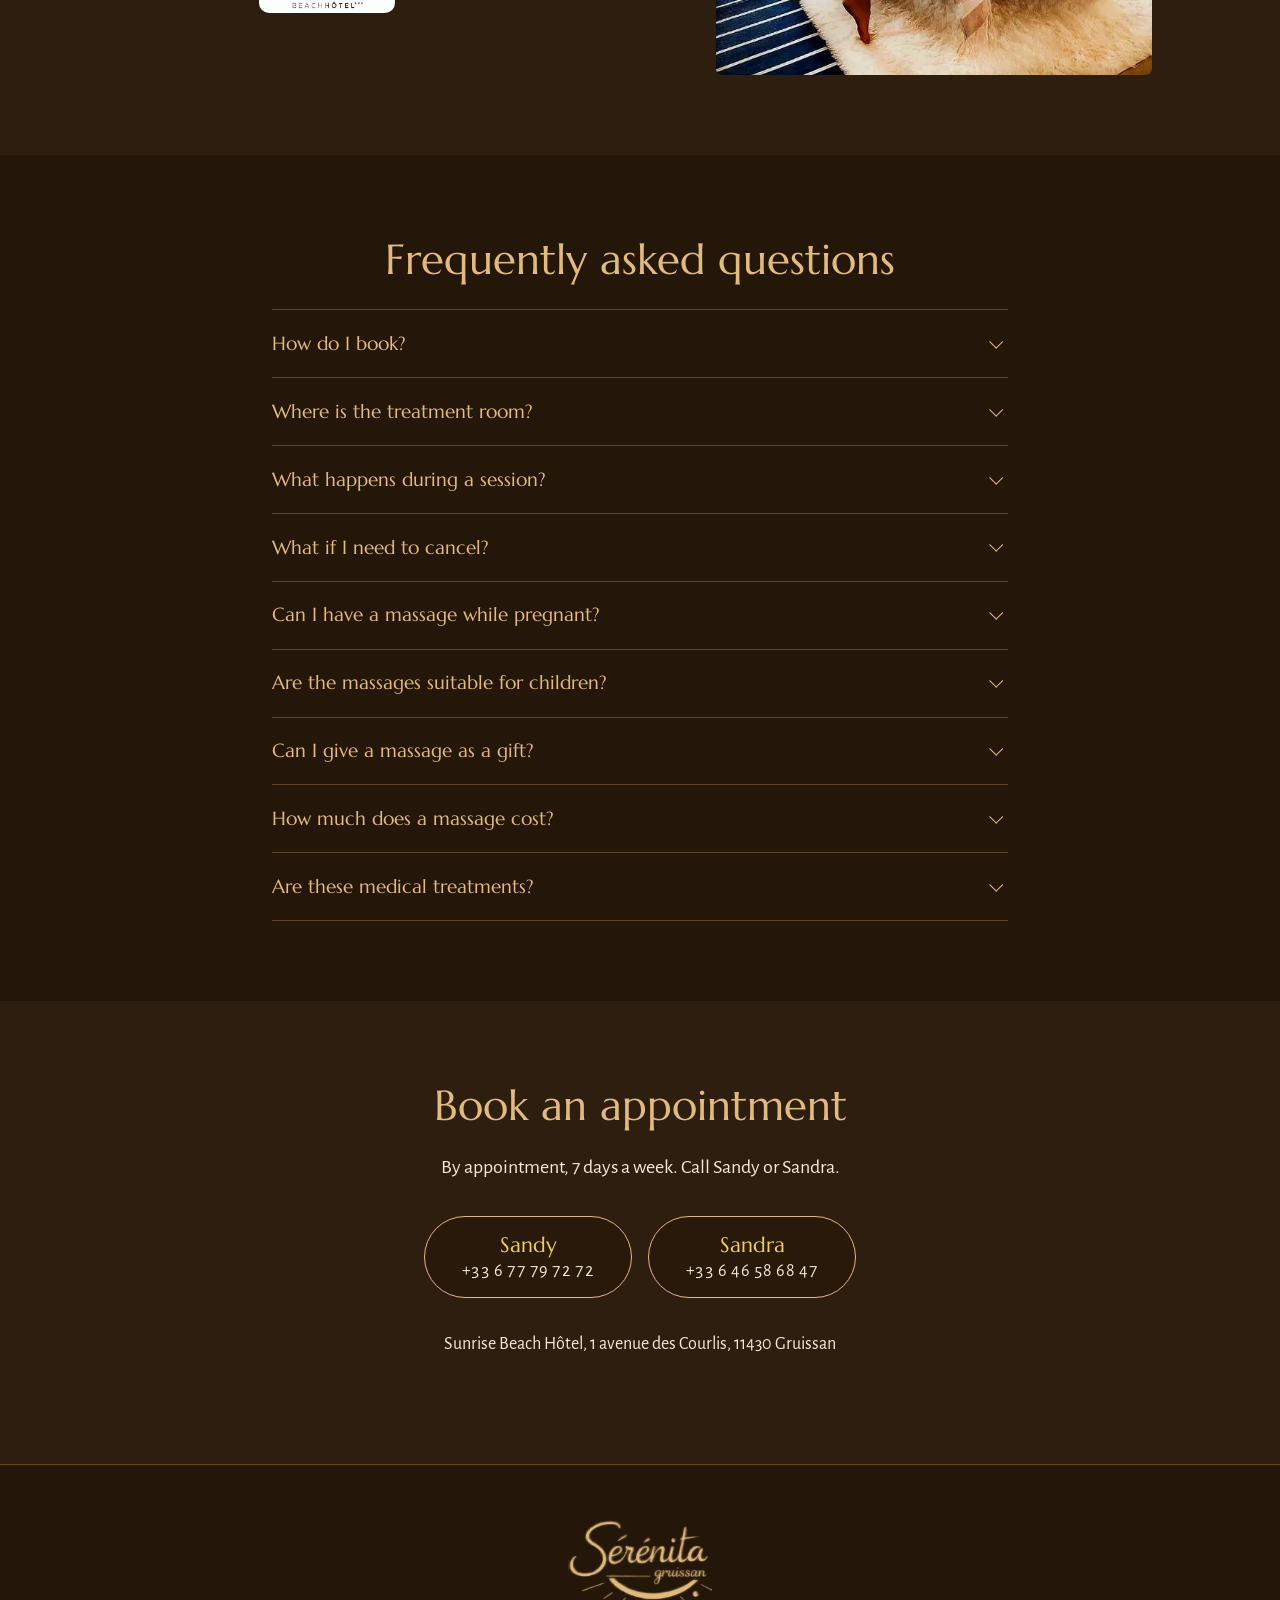
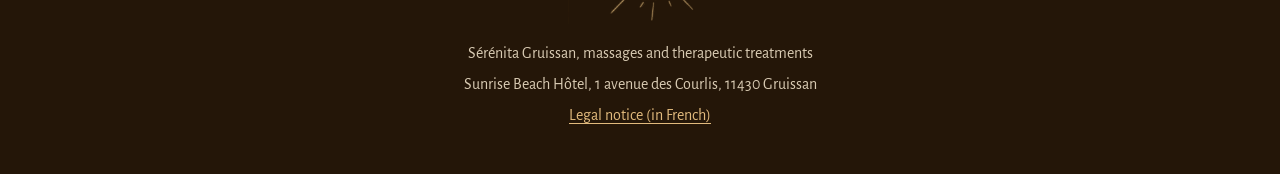
==== commit 8deb6bcd: "Bon cadeau par occasion, textes des soins, citation centrée, photo enfant - Bon cadeau : choix de l'" ====
--- a/en/index.html
+++ b/en/index.html
@@ -20,7 +20,7 @@
   <link rel="apple-touch-icon" href="../apple-touch-icon.png">
   <link rel="preload" href="../fonts/marcellus-latin-400-normal.woff2" as="font" type="font/woff2" crossorigin>
   <link rel="preload" href="../fonts/alegreya-sans-latin-400-normal.woff2" as="font" type="font/woff2" crossorigin>
-  <link rel="stylesheet" href="../css/style.css?v=11">
+  <link rel="stylesheet" href="../css/style.css?v=12">
   <script type="application/ld+json">
   {
     "@context": "https://schema.org",
@@ -119,20 +119,20 @@
         <div>
           <h2 id="titre-approche">Our approach</h2>
           <p class="chapo">Every gesture is an answer. Your body is speaking; it is time to listen.</p>
-          <figure class="citation">
-            <blockquote><p>“We care for the whole person: physical body, emotional body and energy body.”</p></blockquote>
-          </figure>
-        </div>
-      </div>
+        </div>
+      </div>
+      <figure class="citation citation-centre">
+        <blockquote><p>“We care for the whole person: physical body, emotional body and energy body.”</p></blockquote>
+      </figure>
     </section>
 
     <section class="section section-alt" id="pour-tous" aria-labelledby="titre-pour-tous">
       <div class="conteneur paire inversee">
         <div class="photo">
           <picture>
-            <source type="image/webp" srcset="../img/soin-nuque-600.webp 600w, ../img/soin-nuque-813.webp 813w" sizes="(min-width: 860px) 28rem, 100vw">
-            <img src="../img/soin-nuque-600.jpg" srcset="../img/soin-nuque-600.jpg 600w, ../img/soin-nuque-813.jpg 813w" sizes="(min-width: 860px) 28rem, 100vw"
-                 width="600" height="836" loading="lazy" alt="A Sérénita companion massages the neck of a client lying down, eyes covered">
+            <source type="image/webp" srcset="../img/massage-enfant-600.webp 600w, ../img/massage-enfant-1179.webp 1179w" sizes="(min-width: 860px) 28rem, 100vw">
+            <img src="../img/massage-enfant-600.jpg" srcset="../img/massage-enfant-600.jpg 600w, ../img/massage-enfant-1179.jpg 1179w" sizes="(min-width: 860px) 28rem, 100vw"
+                 width="600" height="418" loading="lazy" alt="A Sérénita companion massages the back of a child lying down">
           </picture>
         </div>
         <div>
@@ -205,8 +205,15 @@
             <h3><button class="soin-bouton" type="button" data-fiche="reflexologie" aria-haspopup="dialog"><span class="soin-nom">Sérénita foot and hand reflexology</span><span class="soin-plus" aria-hidden="true"></span></button></h3>
             <p class="ligne"><span>20&nbsp;min</span><span class="points" aria-hidden="true"></span><span class="prix">€30</span></p>
             <div class="fiche" id="fiche-reflexologie">
-              <h4>Its story</h4>
-              <p>Massaging the feet and hands is a very old practice. Modern reflexology was born in 1913 in the United States, when the physician William Fitzgerald described “zones” of the body linked to the feet and hands. In the 1930s, Eunice Ingham drew the maps of the feet still used today. The treatment uses gentle pressure on the feet and hands.</p>
+              <h4>How it works</h4>
+              <p>Each foot has around 7,000 nerve endings. Touch, pressure, movement and stimulation of the soles can, in particular, influence:</p>
+              <ul class="fiche-liste">
+                <li>the sense of bodily safety;</li>
+                <li>relaxation and reduced muscle tension;</li>
+                <li>postural adjustments and balance;</li>
+                <li>the regulation of alertness and relaxation.</li>
+              </ul>
+              <p>So the foot is not simply something to stand on: it is a true interface. The treatment uses gentle pressure on the feet and hands.</p>
               <h4>Its benefits</h4>
               <ul class="fiche-bienfaits">
                 <li>Deep relaxation, from head to toe</li>
@@ -325,10 +332,10 @@
             <p class="ligne ligne-seule"><span class="prix">€50</span></p>
             <div class="fiche" id="fiche-transgenerationnel">
               <h4>Its story</h4>
-              <p>Transgenerational work starts from one idea: we also inherit the history of our ancestors. This session is the fruit of Sandy’s experience and her own research, after the things left unsaid about her father. It helps free and realign the maternal and paternal lines, for women and men alike: that is the meaning of this release and realignment session.</p>
-              <h4>Its benefits</h4>
-              <ul class="fiche-bienfaits">
-                <li>Step back from your family history</li>
+              <p>We inherit the history and the wounds of our ancestors. This session is the fruit of Sandy’s experience and her own research, after the things left unsaid about her father. It helps free and realign the maternal and paternal lines, for women and men alike: that is the meaning of this release and realignment session.</p>
+              <h4>Its benefits</h4>
+              <ul class="fiche-bienfaits">
+                <li>Rise above and embrace your family history with humility</li>
                 <li>Let go of what does not belong to you</li>
                 <li>A caring time to listen and to talk</li>
               </ul>
@@ -375,11 +382,6 @@
             </picture>
             <p class="bon-ligne bon-format">Massage en duo d’une heure</p>
             <p class="bon-ligne bon-style">“Massage du monde”</p>
-            <div class="bon-contacts">
-              <span class="bon-icone"><svg viewBox="0 0 24 24" focusable="false"><path d="M7 3h3l1.5 4-2 1.3a10 10 0 0 0 6.2 6.2l1.3-2 4 1.5v3a2 2 0 0 1-2 2A16 16 0 0 1 5 5a2 2 0 0 1 2-2z"/></svg></span>
-              <span class="bon-nom">Sandra</span><span class="bon-num">06&nbsp;46&nbsp;58&nbsp;68&nbsp;47</span>
-              <span class="bon-nom">Sandy</span><span class="bon-num">06&nbsp;77&nbsp;79&nbsp;72&nbsp;72</span>
-            </div>
           </div>
           <div class="bon-choix" hidden>
             <div>
@@ -405,6 +407,17 @@
               <select id="bon-style">
                 <option value="monde" selected>Massages of the world</option>
                 <option value="huiles">Warm organic essential oils</option>
+              </select>
+            </div>
+            <div>
+              <label for="bon-occasion">Occasion</label>
+              <select id="bon-occasion">
+                <option value="classique" selected>Any occasion</option>
+                <option value="noel">Christmas</option>
+                <option value="anniversaire">Birthday</option>
+                <option value="saint-valentin">Valentine’s Day</option>
+                <option value="fete-des-meres">Mother’s Day</option>
+                <option value="fete-des-peres">Father’s Day</option>
               </select>
             </div>
             <p class="bon-resume visuellement-cache" aria-live="polite">Voucher preview: Sérénita Duo — 60 min, Massages of the world.</p>
@@ -576,6 +589,6 @@
     <a href="tel:+33646586847">Call Sandra</a>
   </nav>
   <script src="../js/soins.js?v=2" defer></script>
-  <script src="../js/bon.js?v=1" defer></script>
+  <script src="../js/bon.js?v=2" defer></script>
 </body>
 </html>
--- a/css/style.css
+++ b/css/style.css
@@ -228,6 +228,9 @@
 .citation blockquote { margin: 0; }
 .citation p { margin: 0; font-style: italic; font-size: clamp(1.25rem, 0.6vw + 1.1rem, 1.5rem); line-height: 1.55; color: var(--sable); }
 .citation figcaption { margin-top: 0.75rem; font-family: "Marcellus", Georgia, serif; color: var(--or-patine); }
+.citation-centre { max-width: 46rem; margin: 3.5rem auto 0; text-align: center; }
+.citation-centre::before { content: "✦"; display: block; margin-bottom: 1.1rem; color: var(--or-vif); font-size: 1rem; line-height: 1; }
+.citation-centre p { font-size: clamp(1.4rem, 1.1vw + 1.1rem, 1.95rem); line-height: 1.5; text-wrap: balance; }
 
 .paire { display: grid; gap: 2.5rem; align-items: center; }
 .paire .photo img { width: 100%; border-radius: 6px; }
@@ -401,6 +404,10 @@
 .fiche-prix { margin: 0.75rem 0 0.25rem; }
 .fiche-contenu h4 { margin: 1.25rem 0 0.35rem; font-family: "Marcellus", Georgia, serif; font-weight: 400; font-size: 1.15rem; color: var(--or-patine); }
 .fiche-contenu p { margin: 0; }
+.fiche-contenu p + p, .fiche-liste + p { margin-top: 0.6rem; }
+.fiche-liste { margin: 0.45rem 0 0; padding: 0 0 0 1.25rem; }
+.fiche-liste li { padding: 0.12rem 0; }
+.fiche-liste li::marker { color: var(--or-vif); }
 .fiche-bienfaits { margin: 0; padding: 0; list-style: none; }
 .fiche-bienfaits li { position: relative; padding: 0.3rem 0 0.3rem 1.5rem; }
 .fiche-bienfaits li::before { content: "✦"; position: absolute; left: 0; top: 0.3rem; color: var(--or-vif); font-size: 0.85rem; }
@@ -509,7 +516,7 @@
 .offrir-haut .chapo { margin-bottom: 0; }
 .offrir-bas .etapes { margin-top: 0.5rem; }
 
-/* Bons cadeaux : carte de Sérénita (fond de la carte fournie, textes variables posés par la page) */
+/* Bons cadeaux : carte de Sérénita (une image par occasion, d'après la carte fournie ; soin posé par la page) */
 .bon-visuel { display: grid; gap: 1.5rem; justify-items: center; padding: 0.5rem 0; }
 .bon-carte {
   position: relative;
@@ -522,33 +529,6 @@
 }
 .bon-carte img { width: 100%; height: auto; }
 .bon-ligne { position: absolute; margin: 0; white-space: nowrap; line-height: 1; }
-.bon-contacts {
-  position: absolute;
-  left: 50.6%;
-  top: 87.4%;
-  transform: translateX(-50%);
-  display: grid;
-  grid-template-columns: auto auto auto;
-  align-items: center;
-  column-gap: 1.3cqw;
-  row-gap: 0.45cqw;
-  white-space: nowrap;
-  line-height: 1;
-  color: #3b2412;
-}
-.bon-icone {
-  grid-row: 1 / span 2;
-  display: grid;
-  place-items: center;
-  width: 3.9cqw;
-  height: 3.9cqw;
-  margin-right: 0.4cqw;
-  border-radius: 50%;
-  background: radial-gradient(circle at 35% 30%, #d6a94a, #a47422);
-}
-.bon-icone svg { width: 55%; height: 55%; fill: #fff8ec; }
-.bon-nom { font-family: "Marcellus", Georgia, serif; font-size: 1.5cqw; letter-spacing: 0.22em; text-transform: uppercase; }
-.bon-num { font-family: "Marcellus", Georgia, serif; font-size: 2.55cqw; letter-spacing: 0.06em; }
 .bon-ligne { left: 21%; right: 20.4%; text-align: center; }
 .bon-format {
   top: 51%;
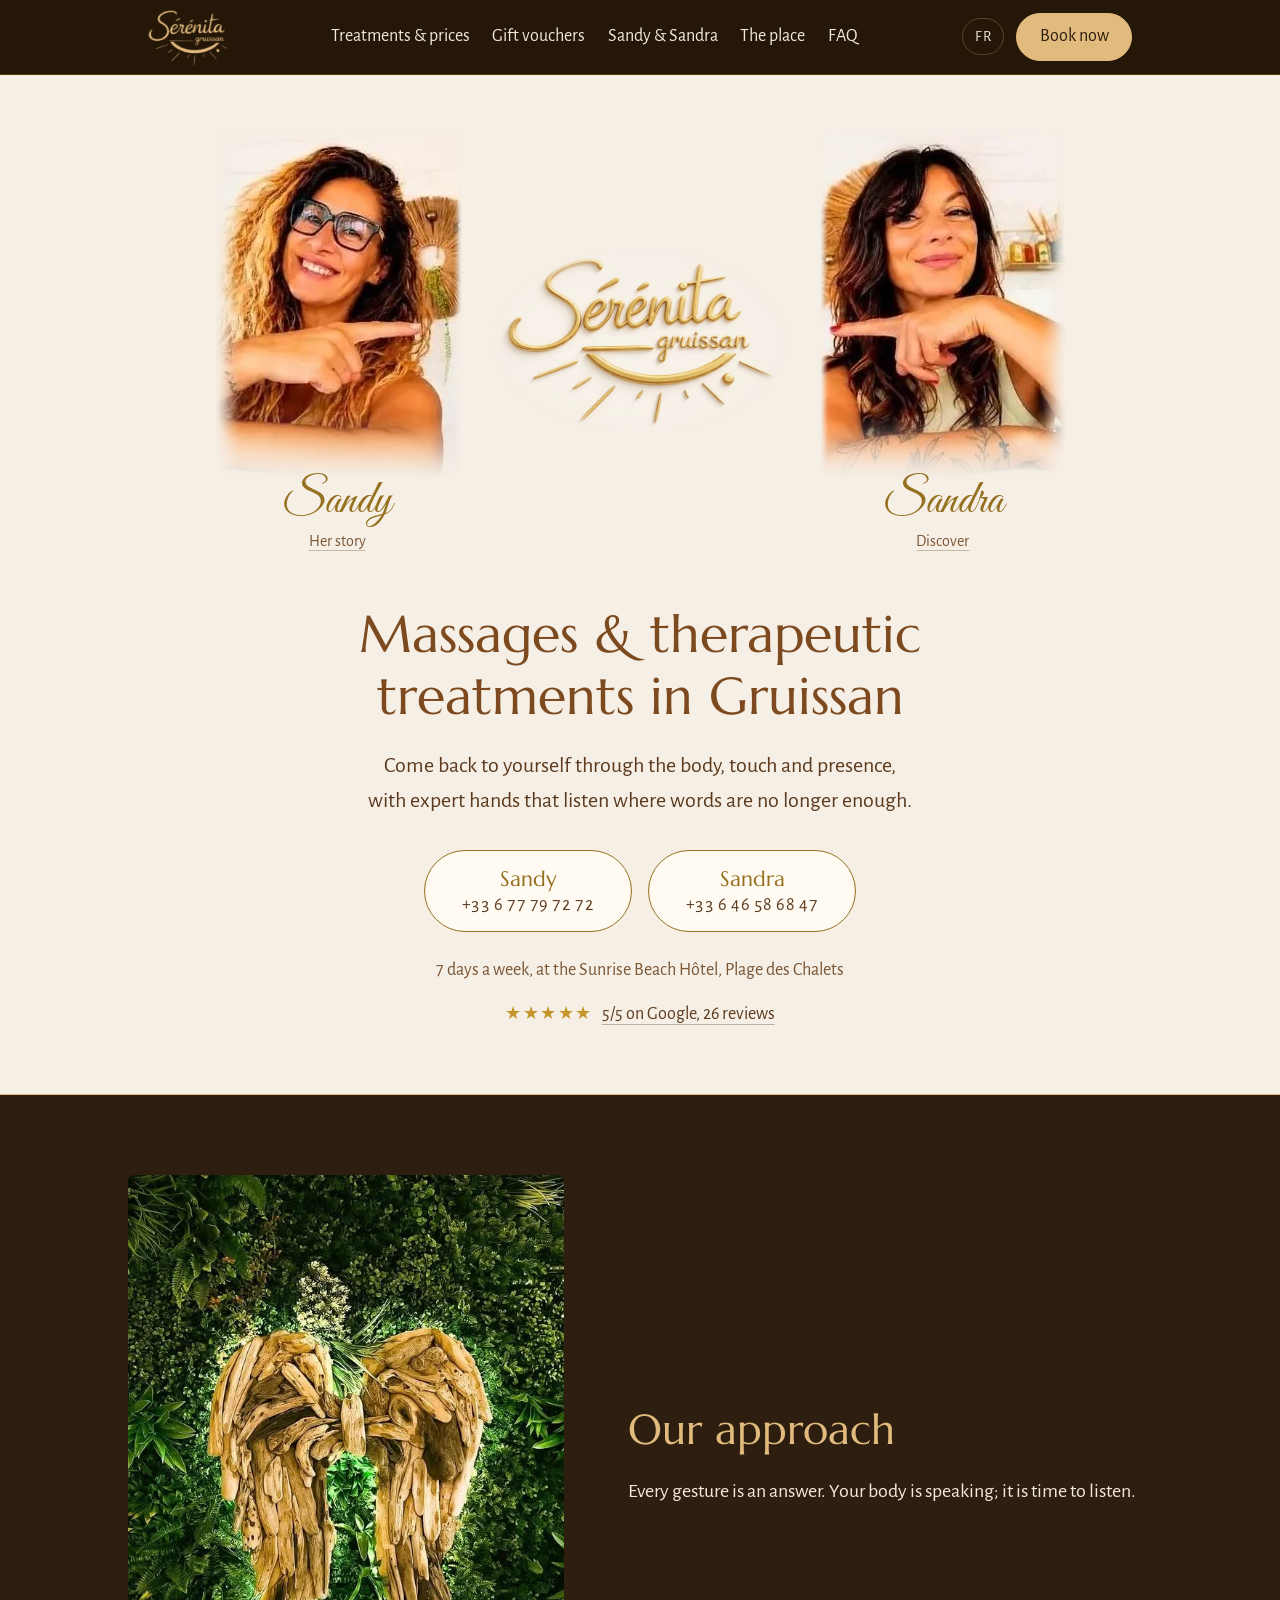
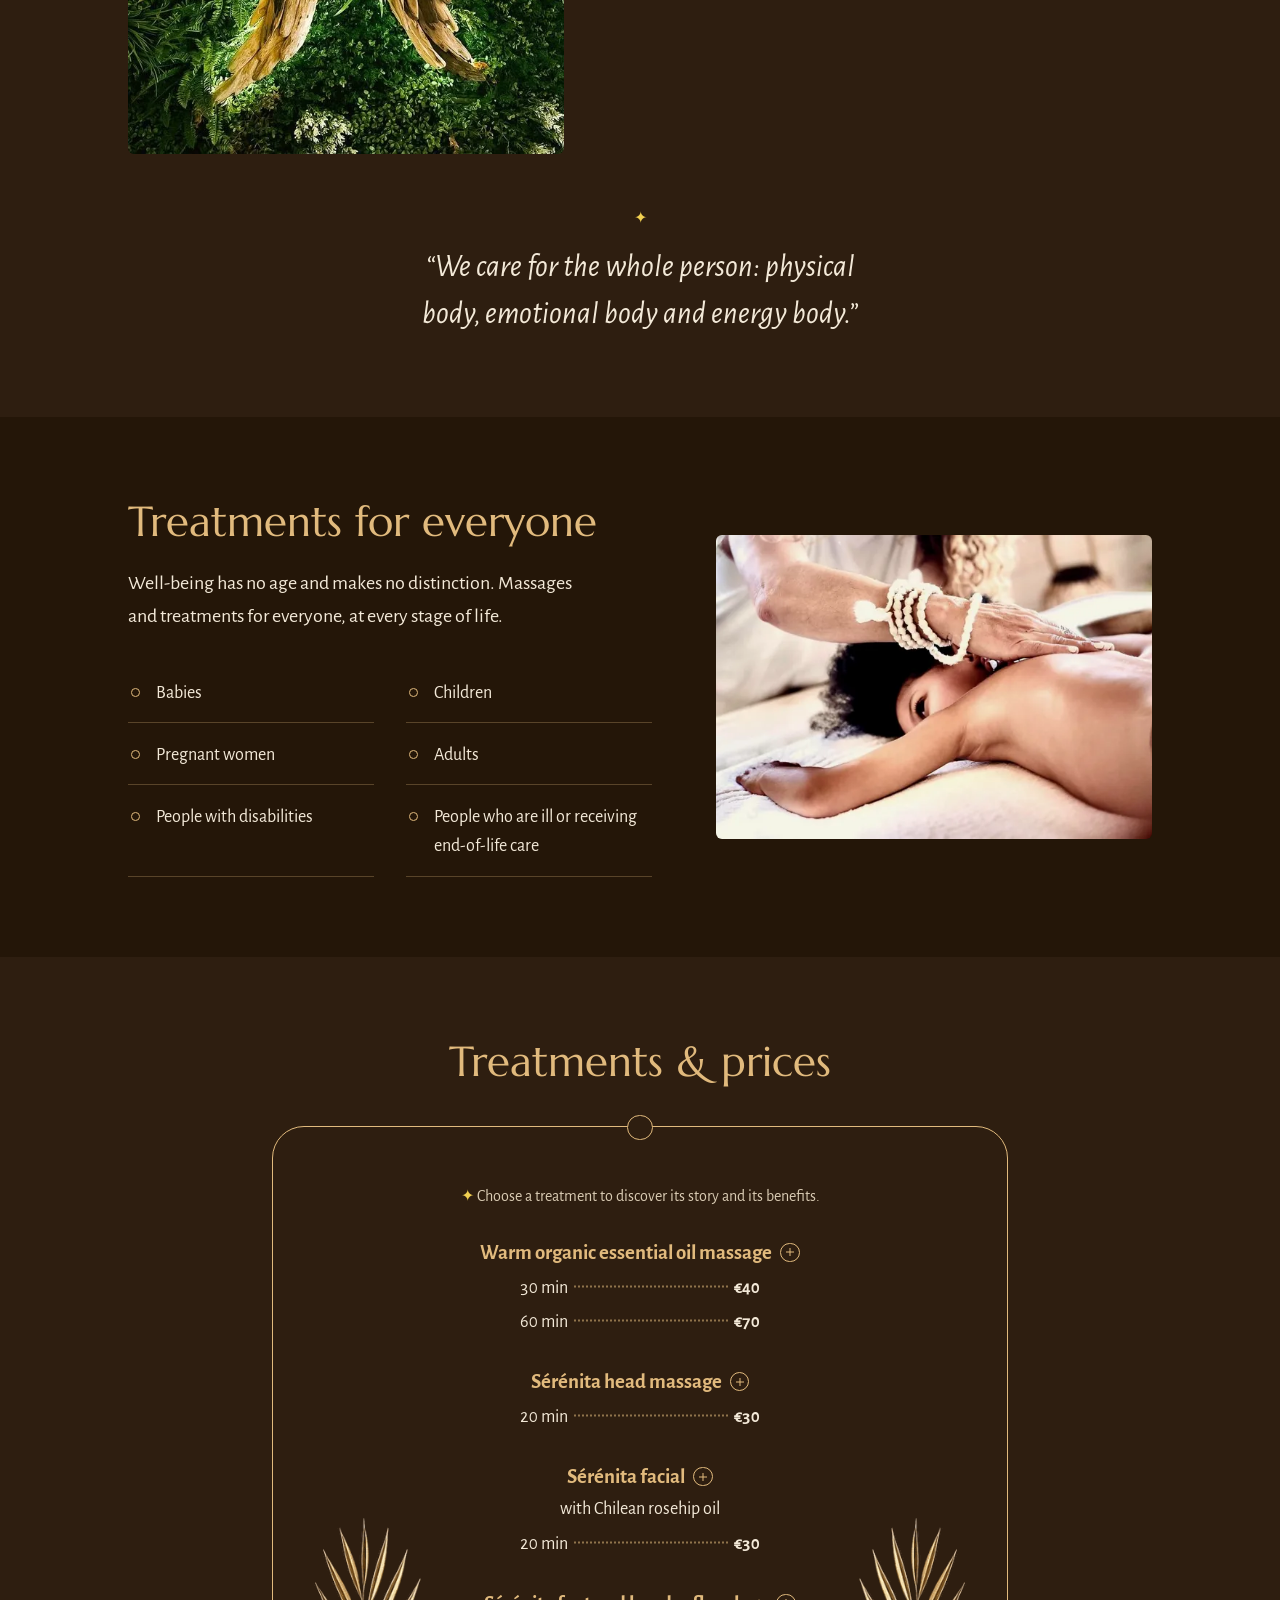
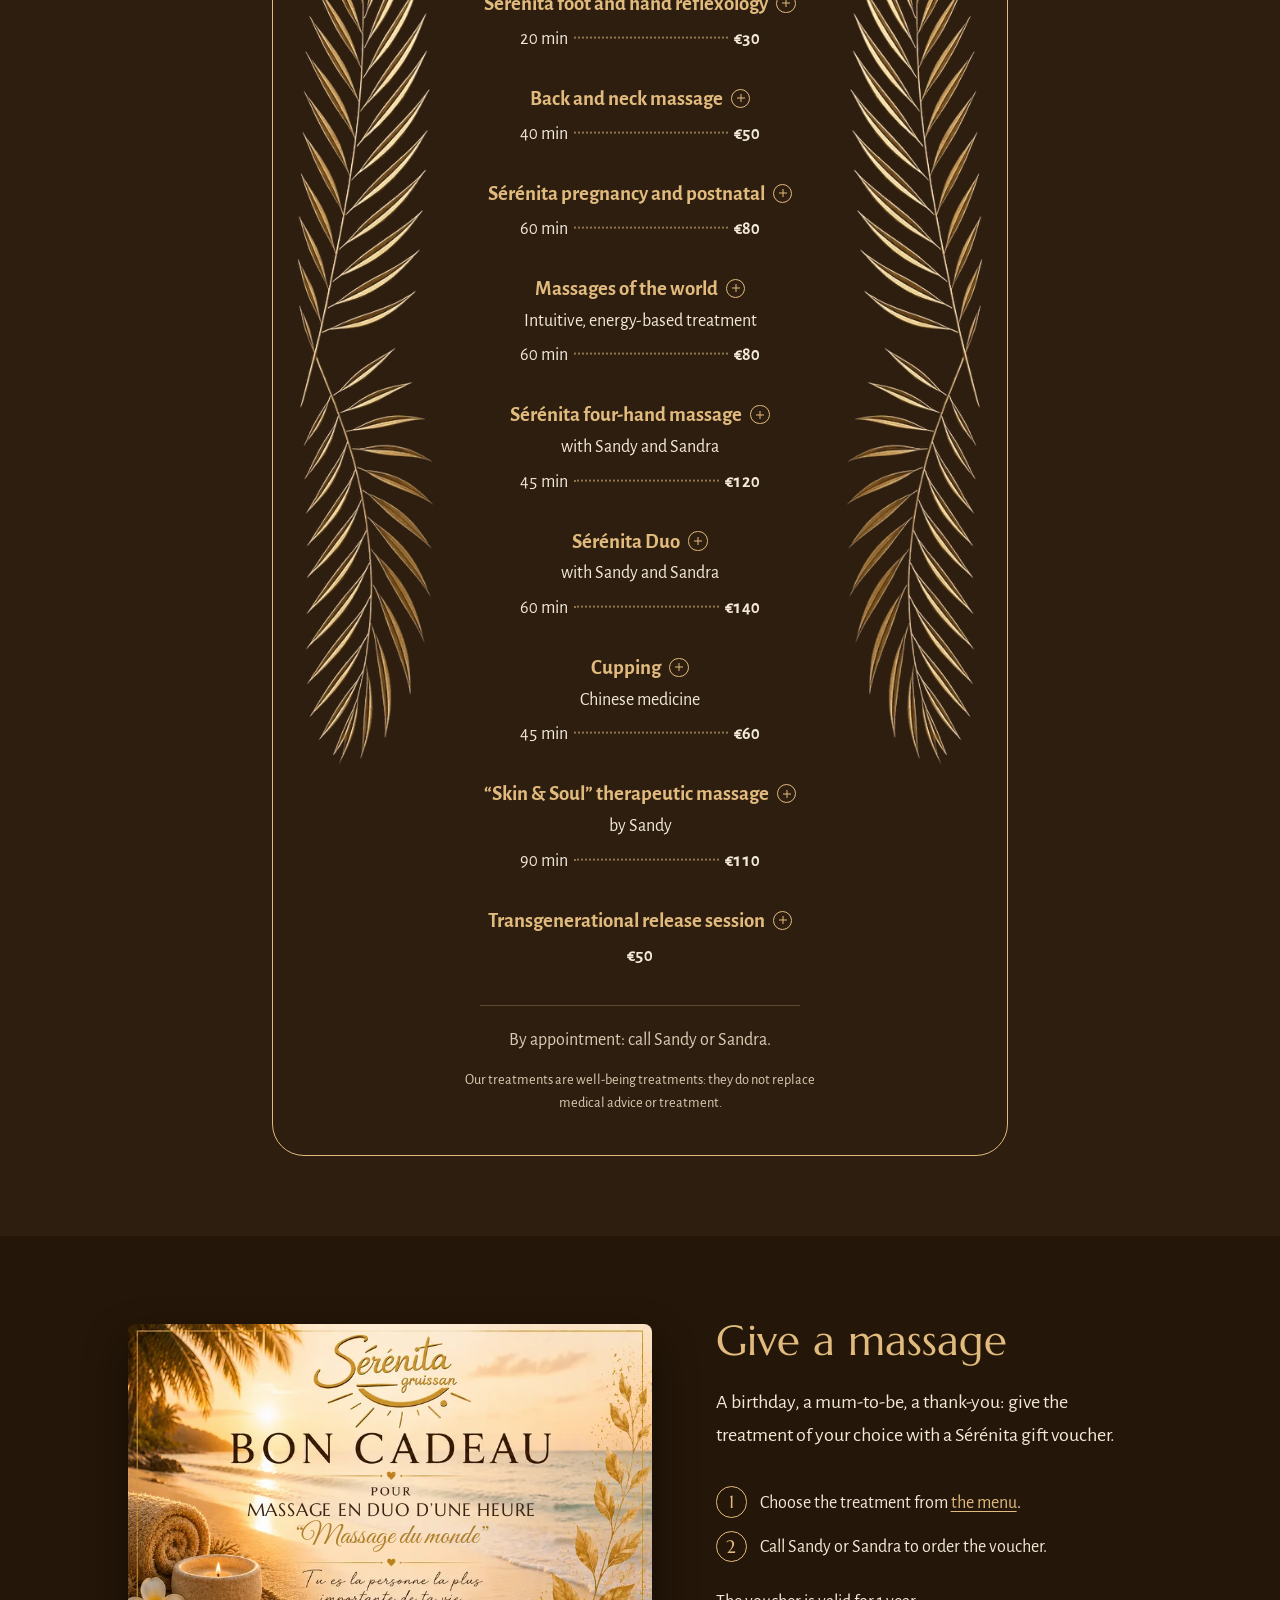
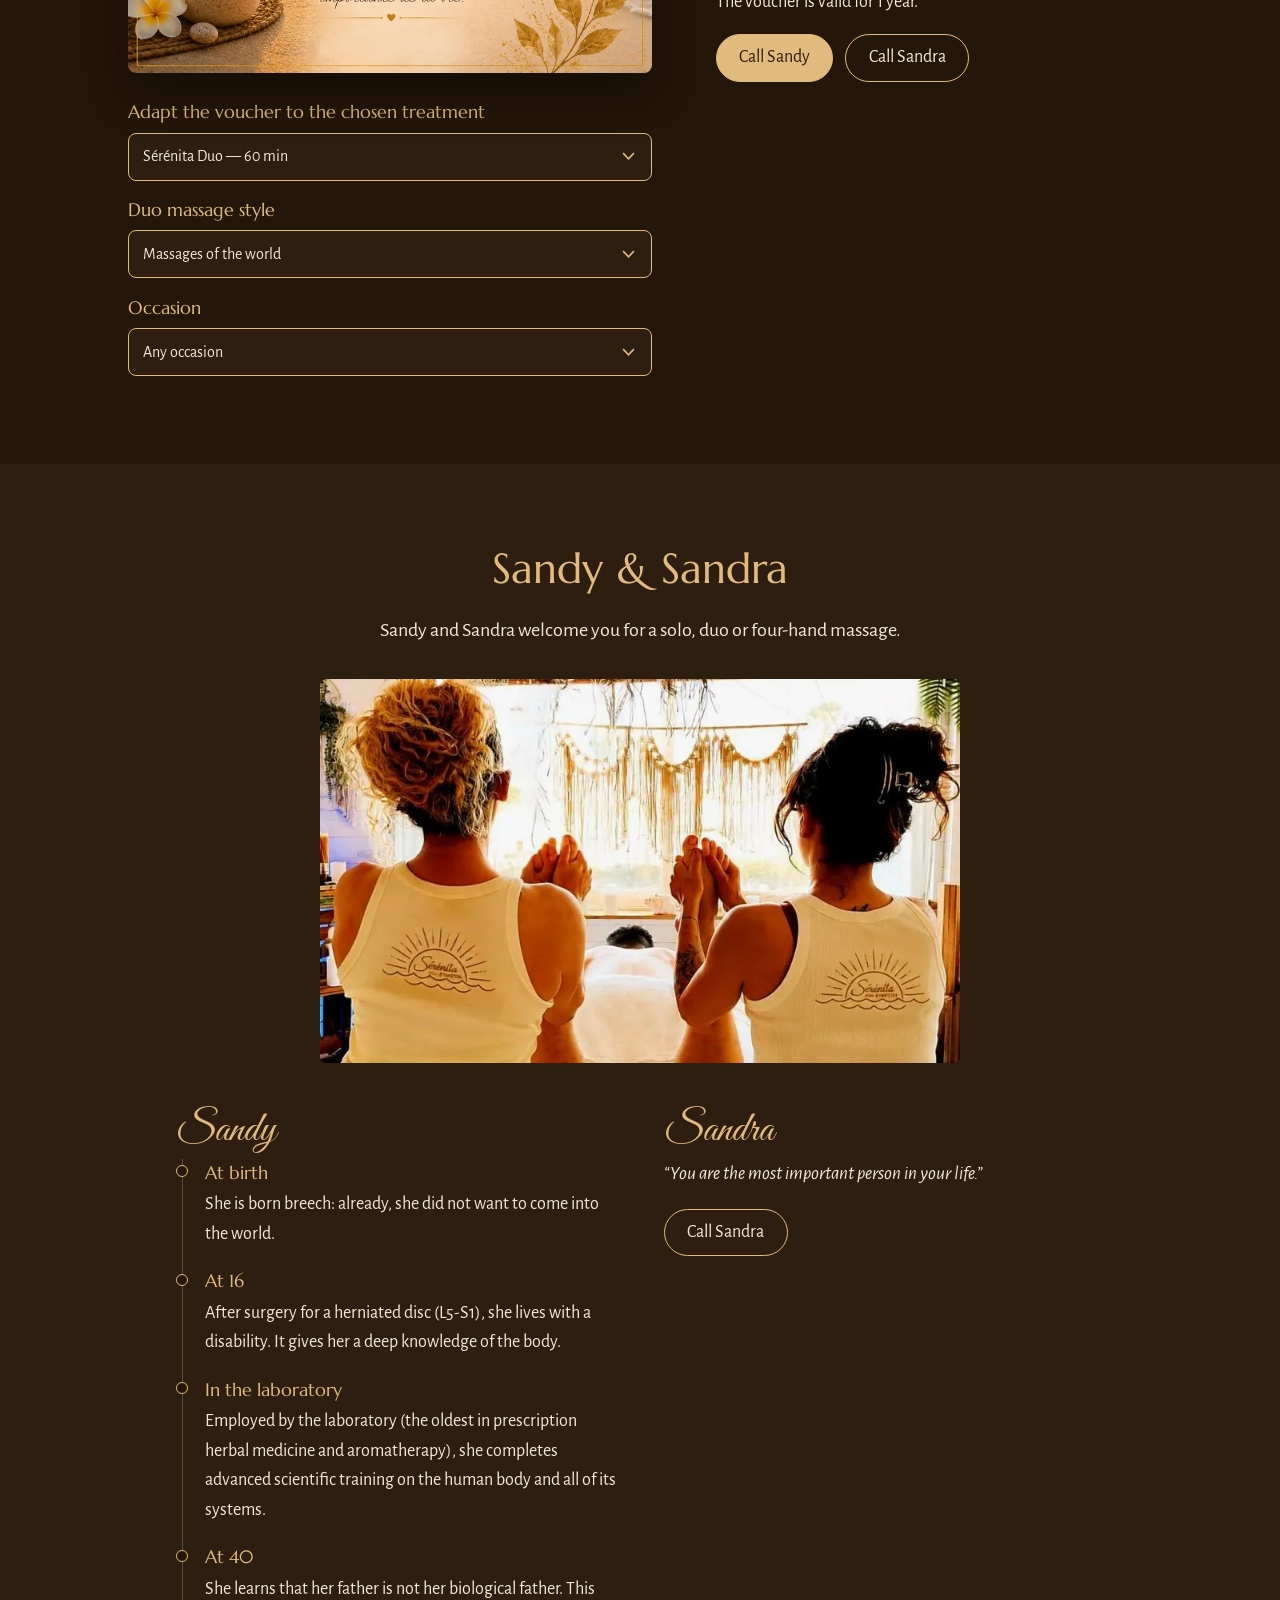
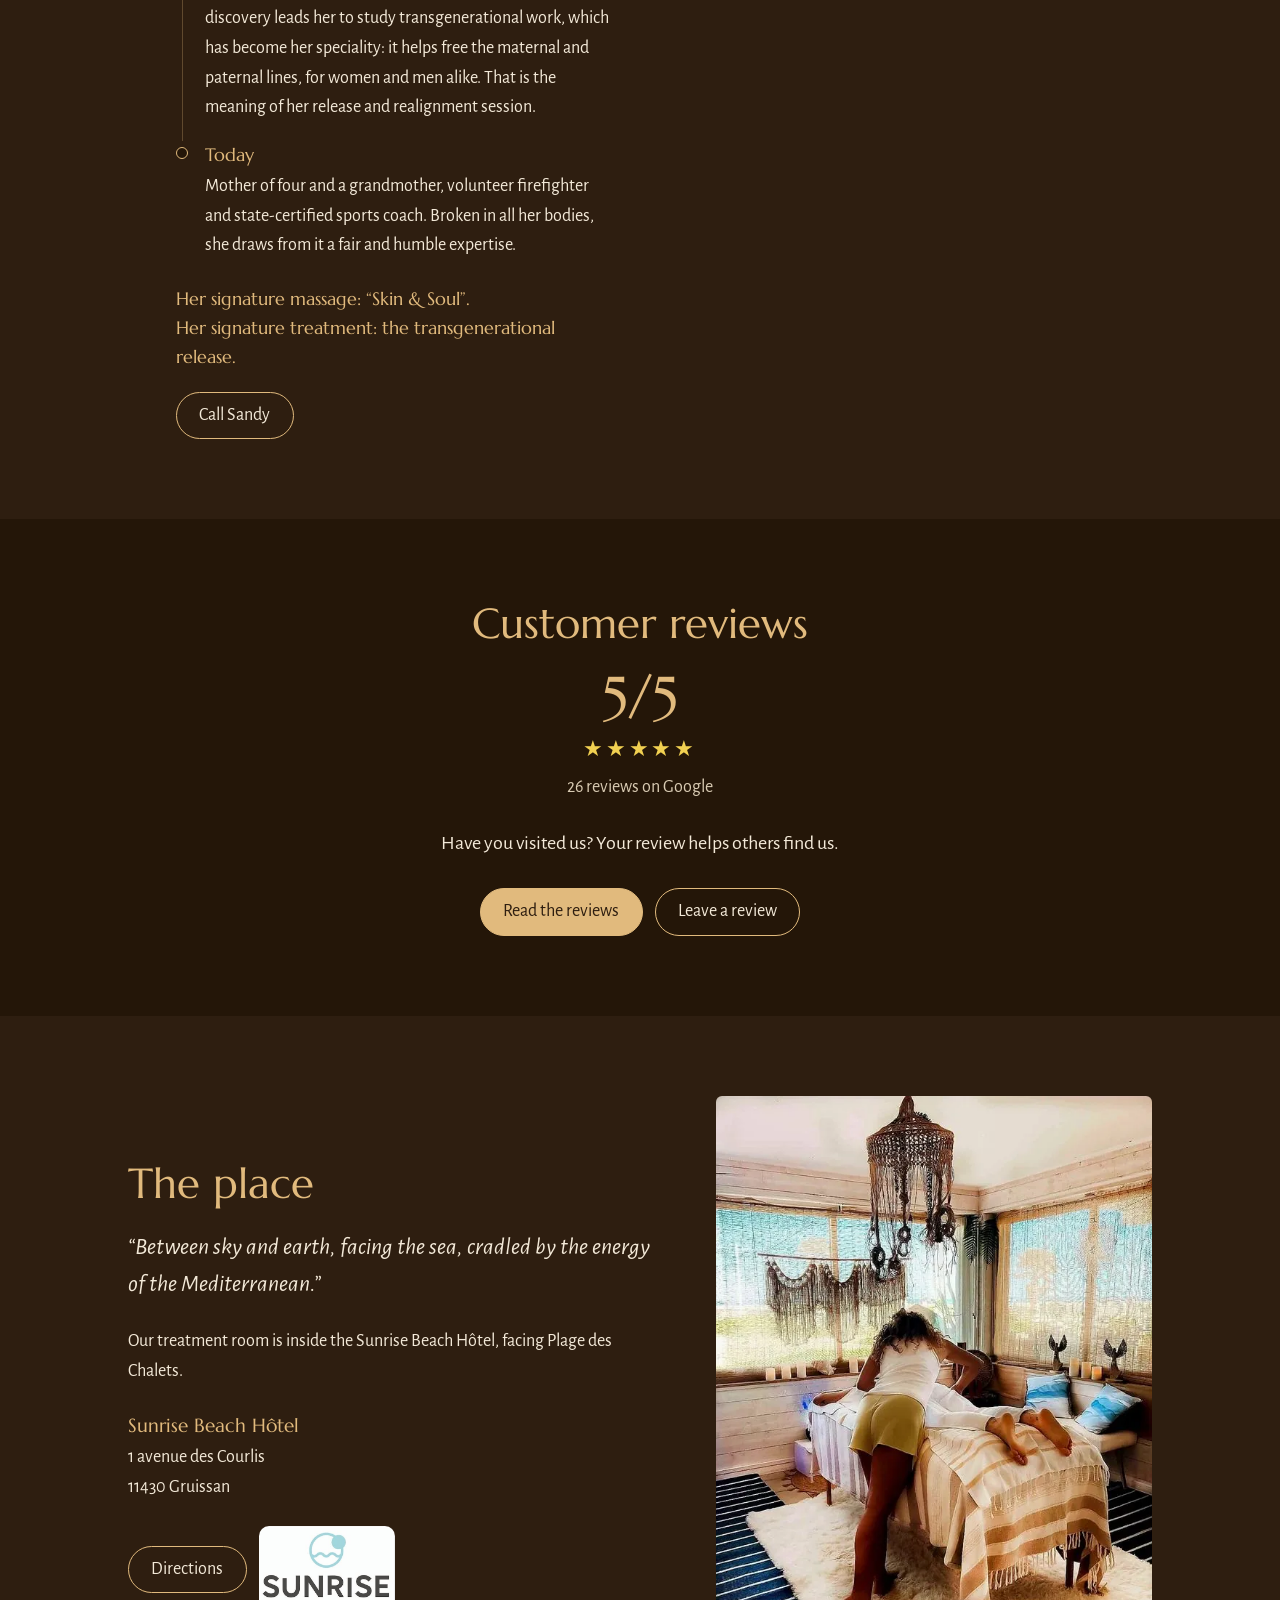
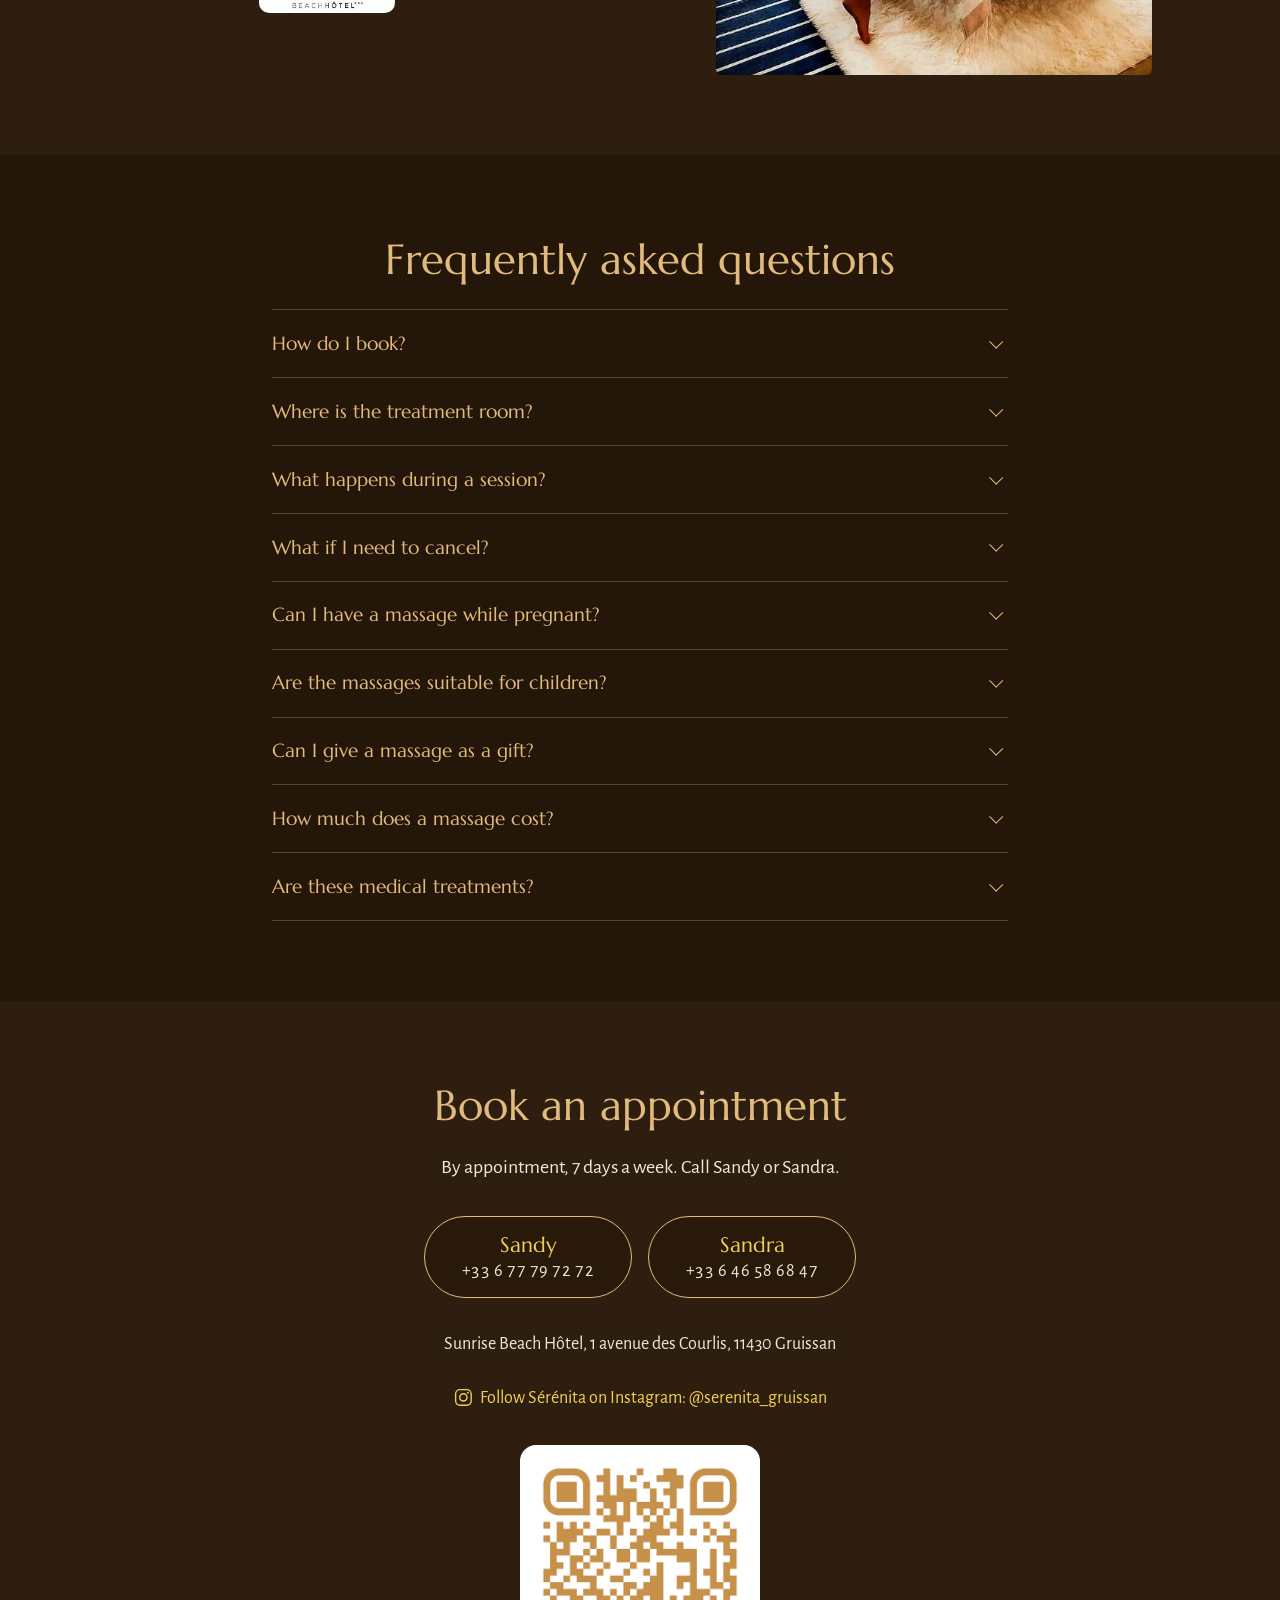
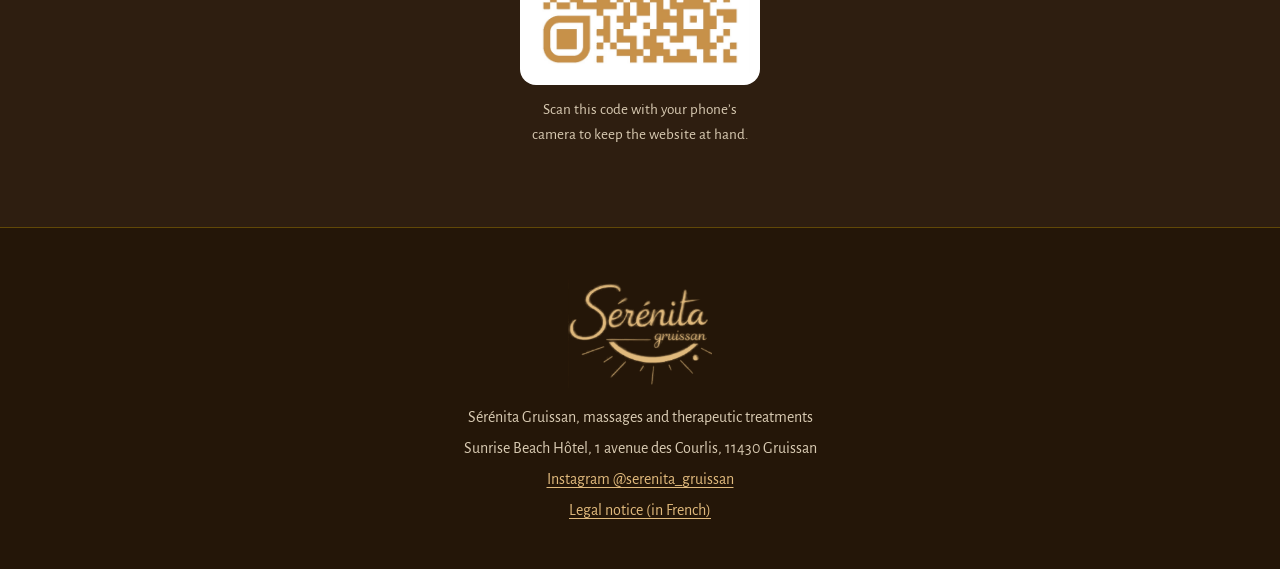
==== commit e1f06beb: "Instagram et QR code du site, textes de Sandy et du dépouillement, phrase des soins sur une ligne - " ====
--- a/en/index.html
+++ b/en/index.html
@@ -20,7 +20,7 @@
   <link rel="apple-touch-icon" href="../apple-touch-icon.png">
   <link rel="preload" href="../fonts/marcellus-latin-400-normal.woff2" as="font" type="font/woff2" crossorigin>
   <link rel="preload" href="../fonts/alegreya-sans-latin-400-normal.woff2" as="font" type="font/woff2" crossorigin>
-  <link rel="stylesheet" href="../css/style.css?v=12">
+  <link rel="stylesheet" href="../css/style.css?v=13">
   <script type="application/ld+json">
   {
     "@context": "https://schema.org",
@@ -41,7 +41,7 @@
     },
     "geo": { "@type": "GeoCoordinates", "latitude": 43.1005974, "longitude": 3.1136039 },
     "hasMap": "https://maps.google.com/?cid=7879985521520299105",
-    "sameAs": ["https://maps.google.com/?cid=7879985521520299105"]
+    "sameAs": ["https://maps.google.com/?cid=7879985521520299105", "https://www.instagram.com/serenita_gruissan/"]
   }
   </script>
 </head>
@@ -332,7 +332,8 @@
             <p class="ligne ligne-seule"><span class="prix">€50</span></p>
             <div class="fiche" id="fiche-transgenerationnel">
               <h4>Its story</h4>
-              <p>We inherit the history and the wounds of our ancestors. This session is the fruit of Sandy’s experience and her own research, after the things left unsaid about her father. It helps free and realign the maternal and paternal lines, for women and men alike: that is the meaning of this release and realignment session.</p>
+              <p>We inherit the history and the wounds of our ancestors. This session is the fruit of Sandy’s experience and her own research, after the things left unsaid about her father. This session helps release and heal the maternal and paternal lines, for women and men alike.</p>
+              <p>This session complements the Skin&nbsp;&amp;&nbsp;Soul massage (allow 2&nbsp;hours 30&nbsp;minutes).</p>
               <h4>Its benefits</h4>
               <ul class="fiche-bienfaits">
                 <li>Rise above and embrace your family history with humility</li>
@@ -455,17 +456,13 @@
                 <li><span class="parcours-quand">At 16</span><p>After surgery for a herniated disc (L5-S1), she lives with a disability. It gives her a deep knowledge of the body.</p></li>
                 <li><span class="parcours-quand">In the laboratory</span><p>Employed by the laboratory (the oldest in prescription herbal medicine and aromatherapy), she completes advanced scientific training on the human body and all of its systems.</p></li>
                 <li><span class="parcours-quand">At 40</span><p>She learns that her father is not her biological father. This discovery leads her to study transgenerational work, which has become her speciality: it helps free the maternal and paternal lines, for women and men alike. That is the meaning of her release and realignment session.</p></li>
-                <li><span class="parcours-quand">Today</span><p>Mother of four, volunteer firefighter and state-certified sports coach. Broken in all her bodies, she draws from it a fair and humble expertise.</p></li>
+                <li><span class="parcours-quand">Today</span><p>Mother of four and a grandmother, volunteer firefighter and state-certified sports coach. Broken in all her bodies, she draws from it a fair and humble expertise.</p></li>
               </ol>
               <p class="signatures">Her signature massage: “Skin &amp; Soul”.<br>Her signature treatment: the transgenerational release.</p>
               <a class="bouton" href="tel:+33677797272">Call Sandy</a>
             </div>
           </article>
-          <article class="accompagnante" id="sandra" aria-labelledby="titre-sandra">
-            <picture>
-              <source type="image/webp" srcset="../img/portrait-sandra.webp">
-              <img src="../img/portrait-sandra.jpg" width="248" height="356" loading="lazy" alt="Portrait of Sandra">
-            </picture>
+          <article class="accompagnante sans-photo" id="sandra" aria-labelledby="titre-sandra">
             <div class="accompagnante-texte">
               <h3 id="titre-sandra">Sandra</h3>
               <figure class="citation">
@@ -567,12 +564,17 @@
     <section class="section contact" id="contact" aria-labelledby="titre-contact">
       <div class="conteneur">
         <h2 id="titre-contact">Book an appointment</h2>
-        <p class="chapo">By appointment, 7 days a week. Call Sandy or Sandra.</p>
+        <p class="chapo">By appointment, 7&nbsp;days a week. Call Sandy or Sandra.</p>
         <ul class="appels">
           <li><a href="tel:+33677797272"><span class="prenom">Sandy</span><span class="numero">+33 6 77 79 72 72</span></a></li>
           <li><a href="tel:+33646586847"><span class="prenom">Sandra</span><span class="numero">+33 6 46 58 68 47</span></a></li>
         </ul>
         <address class="adresse">Sunrise Beach Hôtel, 1 avenue des Courlis, 11430 Gruissan</address>
+        <p class="reseaux"><a href="https://www.instagram.com/serenita_gruissan/" target="_blank" rel="noopener"><svg viewBox="0 0 24 24" aria-hidden="true" focusable="false"><rect x="3" y="3" width="18" height="18" rx="5"/><circle cx="12" cy="12" r="4.2"/><circle class="point" cx="17.3" cy="6.7" r="1.1"/></svg>Follow Sérénita on Instagram: @serenita_gruissan</a></p>
+        <figure class="qr" id="qr">
+          <img src="../img/qr-site.png" width="240" height="240" loading="lazy" alt="QR code for the sandycrazyconcept.fr website">
+          <figcaption>Scan this code with your phone’s camera to keep the website at hand.</figcaption>
+        </figure>
       </div>
     </section>
   </main>
@@ -581,6 +583,7 @@
     <img src="../img/logo-serenita.png" width="452" height="350" loading="lazy" alt="">
     <p>Sérénita Gruissan, massages and therapeutic treatments</p>
     <p>Sunrise Beach Hôtel, 1 avenue des Courlis, 11430 Gruissan</p>
+    <p><a href="https://www.instagram.com/serenita_gruissan/" target="_blank" rel="noopener">Instagram @serenita_gruissan</a></p>
     <p><a href="../mentions-legales.html" hreflang="fr">Legal notice (in French)</a></p>
   </footer>
 
--- a/css/style.css
+++ b/css/style.css
@@ -284,7 +284,7 @@
 }
 .palme {
   position: absolute;
-  top: 2rem;
+  top: 4.75rem;
   bottom: 2rem;
   width: 2.75rem;
   background: url("../img/palme.png") center top / 100% auto repeat-y;
@@ -320,7 +320,7 @@
 }
 .ligne .prix { font-weight: 700; }
 .ligne-seule { justify-content: center; }
-.soins-aide { margin: 0 0 0.75rem; text-align: center; color: var(--sable-doux); font-size: 1rem; }
+.soins-aide { margin: 0 -3.4rem 0.75rem; text-align: center; color: var(--sable-doux); font-size: clamp(0.75rem, 3.3vw, 1rem); text-wrap: balance; }
 .soins-aide span { color: var(--or-vif); }
 .soin-bouton {
   display: inline-flex;
@@ -721,6 +721,7 @@
 
 @media (min-width: 700px) {
   .carte { padding: 3.5rem 11rem 2.5rem; }
+  .soins-aide { margin: 0 -1rem 0.75rem; font-size: 1rem; }
   .palme {
     top: 2.5rem;
     bottom: 2.5rem;
@@ -757,3 +758,13 @@
   clip: rect(0 0 0 0);
   white-space: nowrap;
 }
+
+/* Prendre rendez-vous : Instagram et QR code du site */
+.reseaux { margin: 1.25rem 0 0; text-wrap: balance; }
+.reseaux a { color: var(--or-vif); text-decoration: none; }
+.reseaux a:hover, .reseaux a:focus-visible { text-decoration: underline; }
+.reseaux svg { width: 1.3rem; height: 1.3rem; margin-right: 0.45rem; vertical-align: -0.28em; fill: none; stroke: currentColor; stroke-width: 1.6; }
+.reseaux svg .point { fill: currentColor; stroke: none; }
+.qr { margin: 2rem auto 0; max-width: 21rem; text-align: center; }
+.qr img { display: block; width: 100%; max-width: 15rem; height: auto; margin: 0 auto; padding: 0.6rem; background: #fff; border-radius: 1rem; }
+.qr figcaption { margin-top: 0.75rem; font-size: 0.95rem; color: var(--sable-doux); text-wrap: balance; }
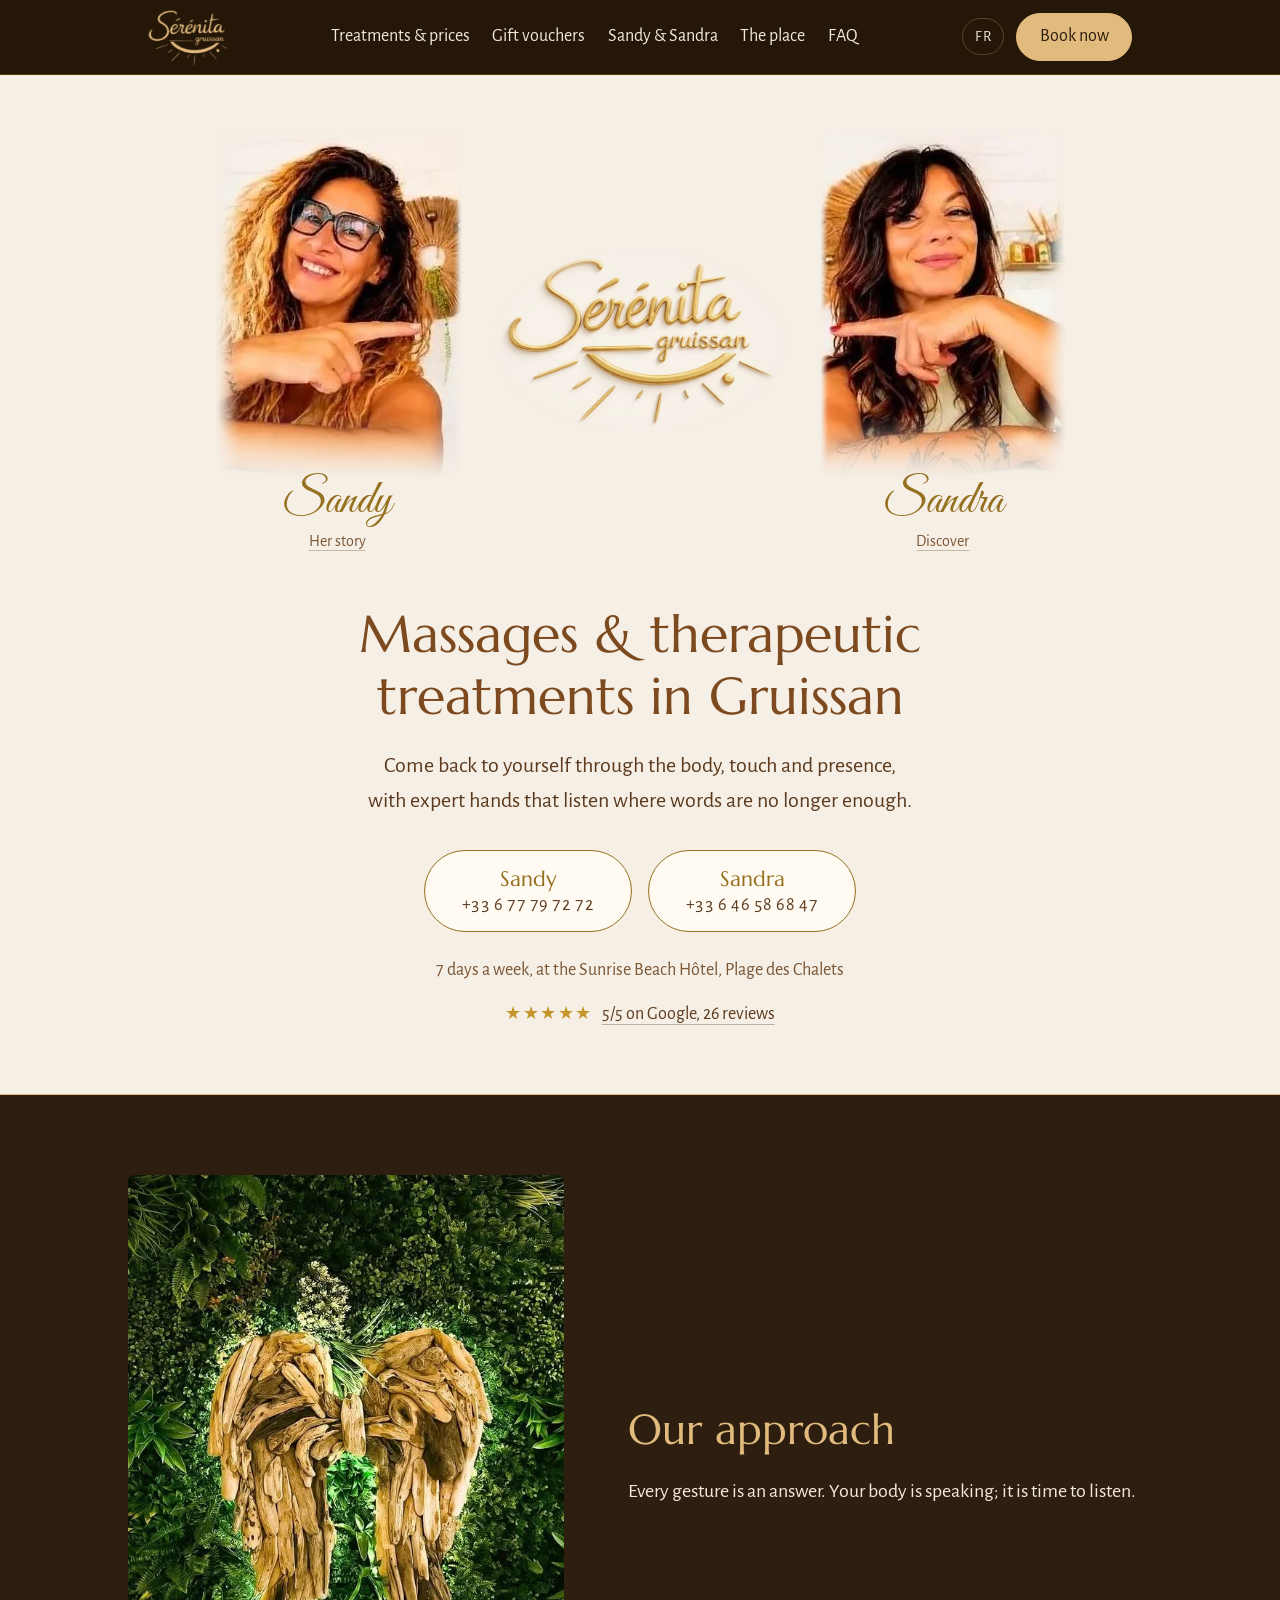
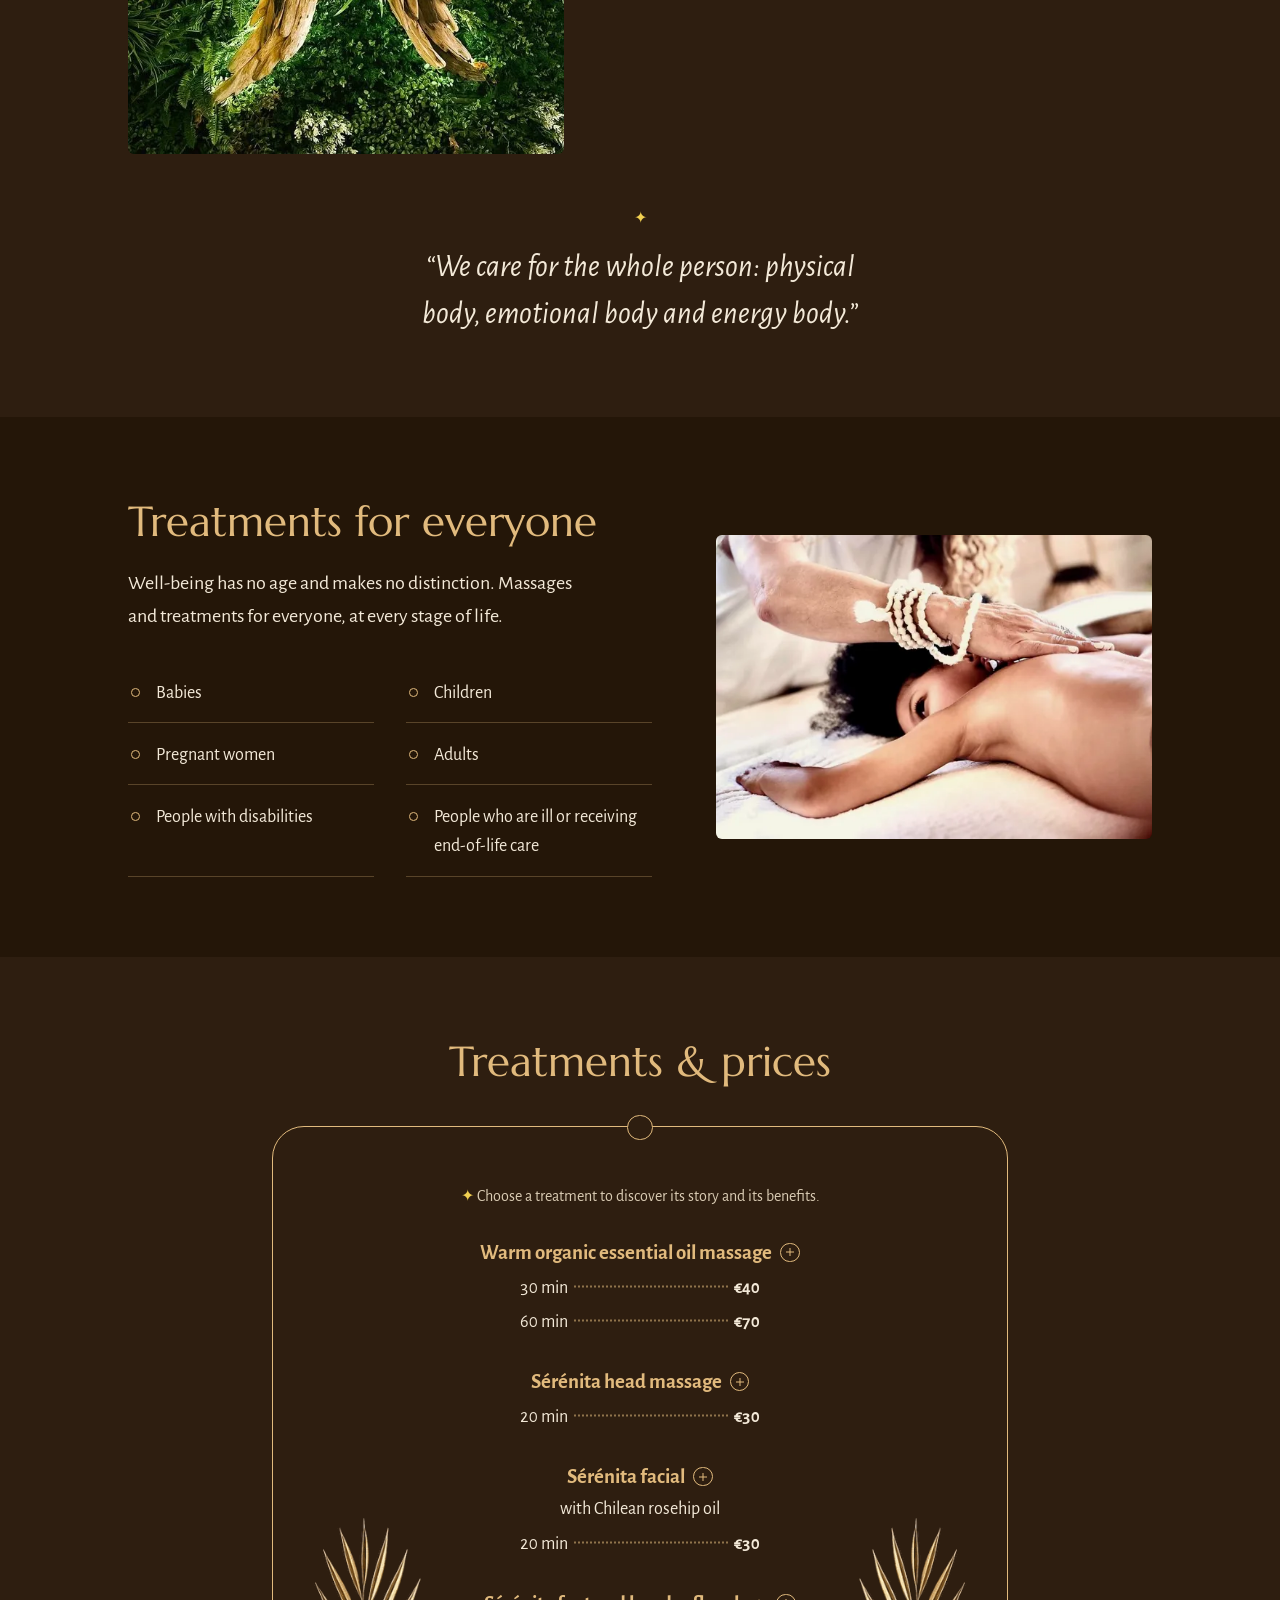
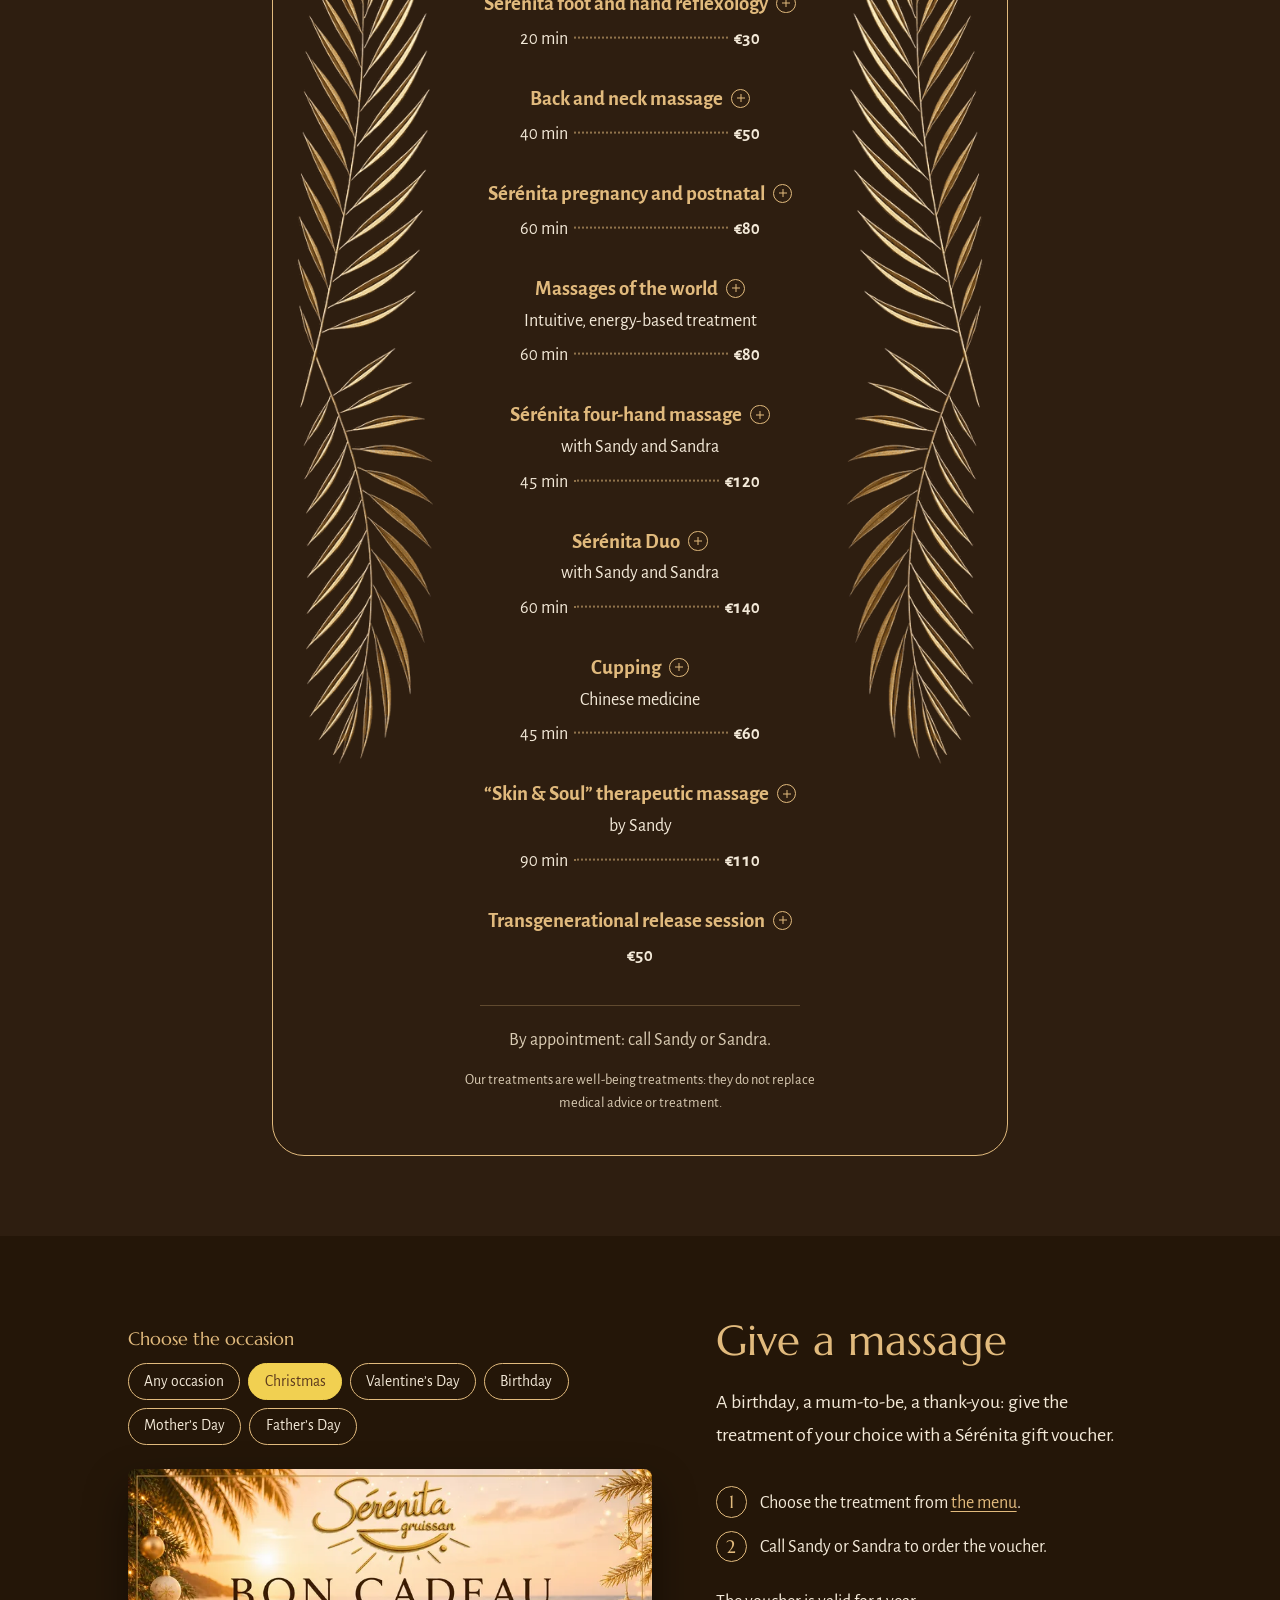
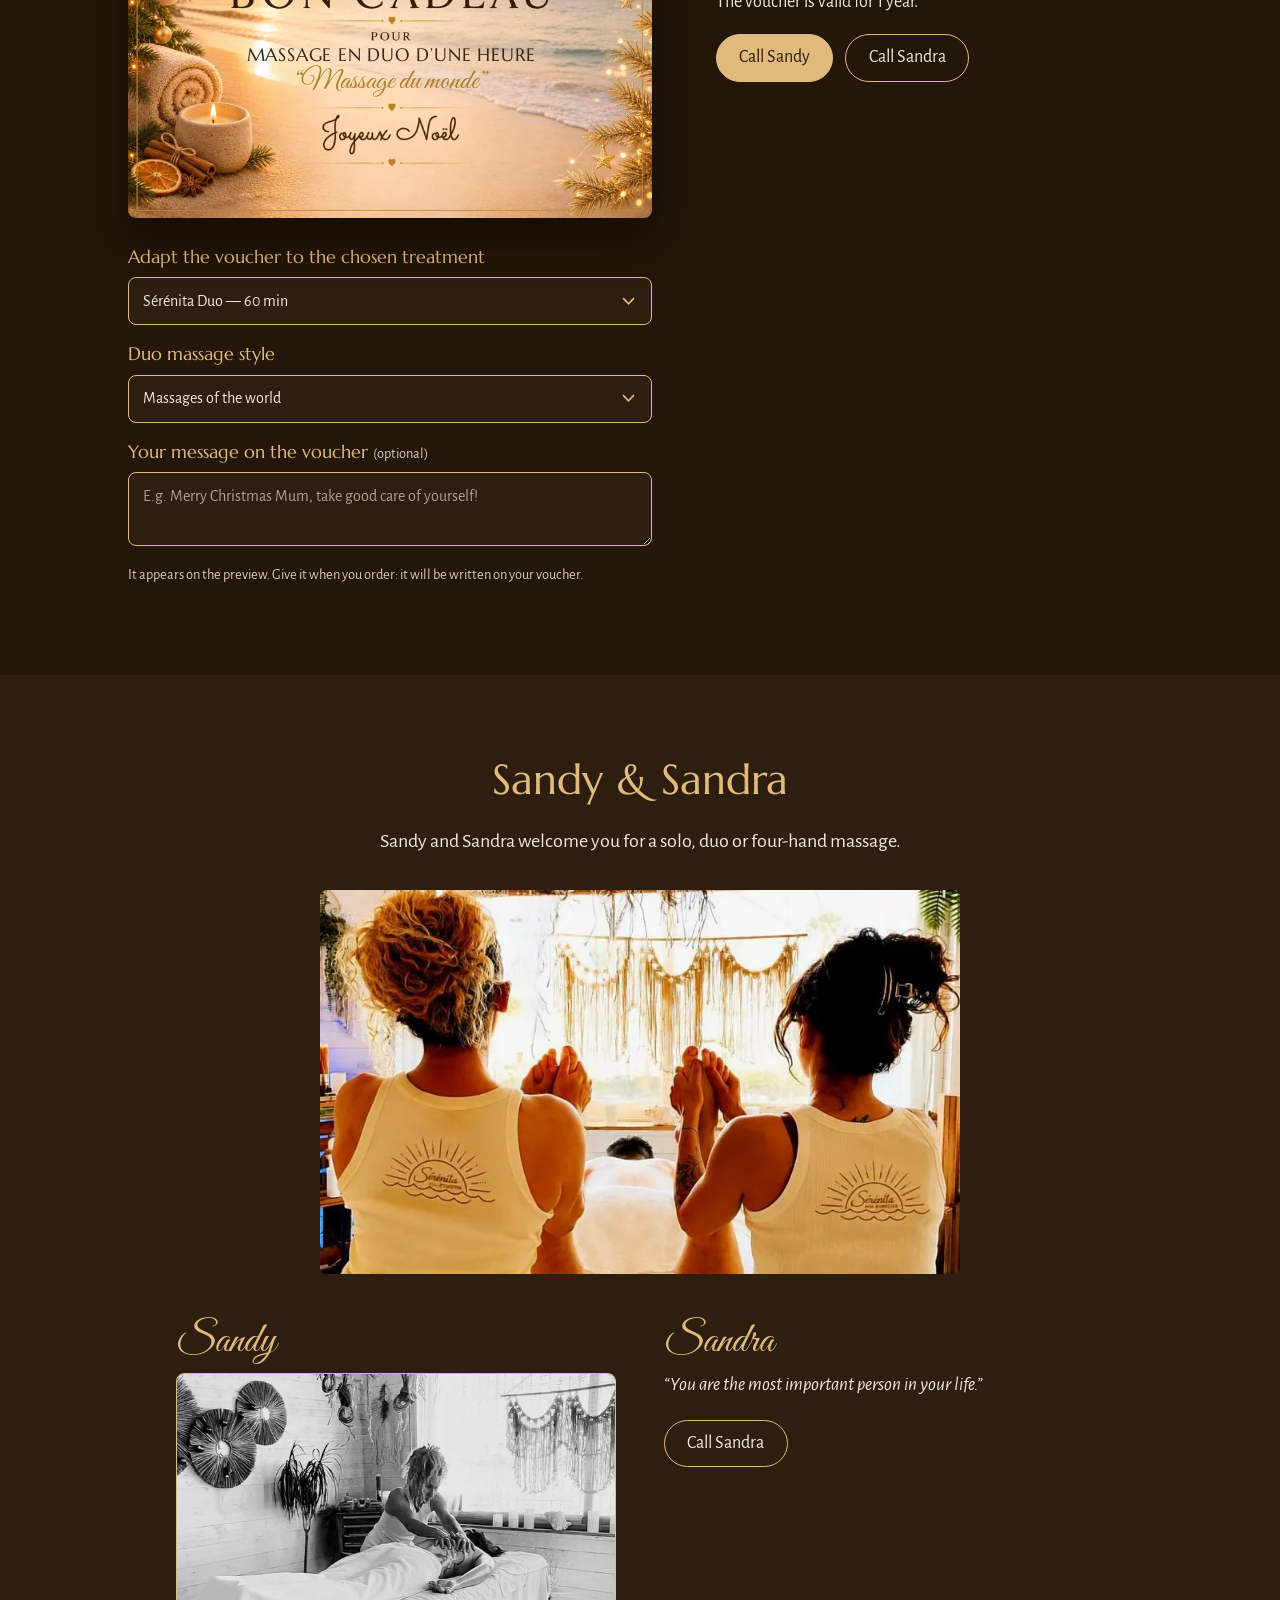
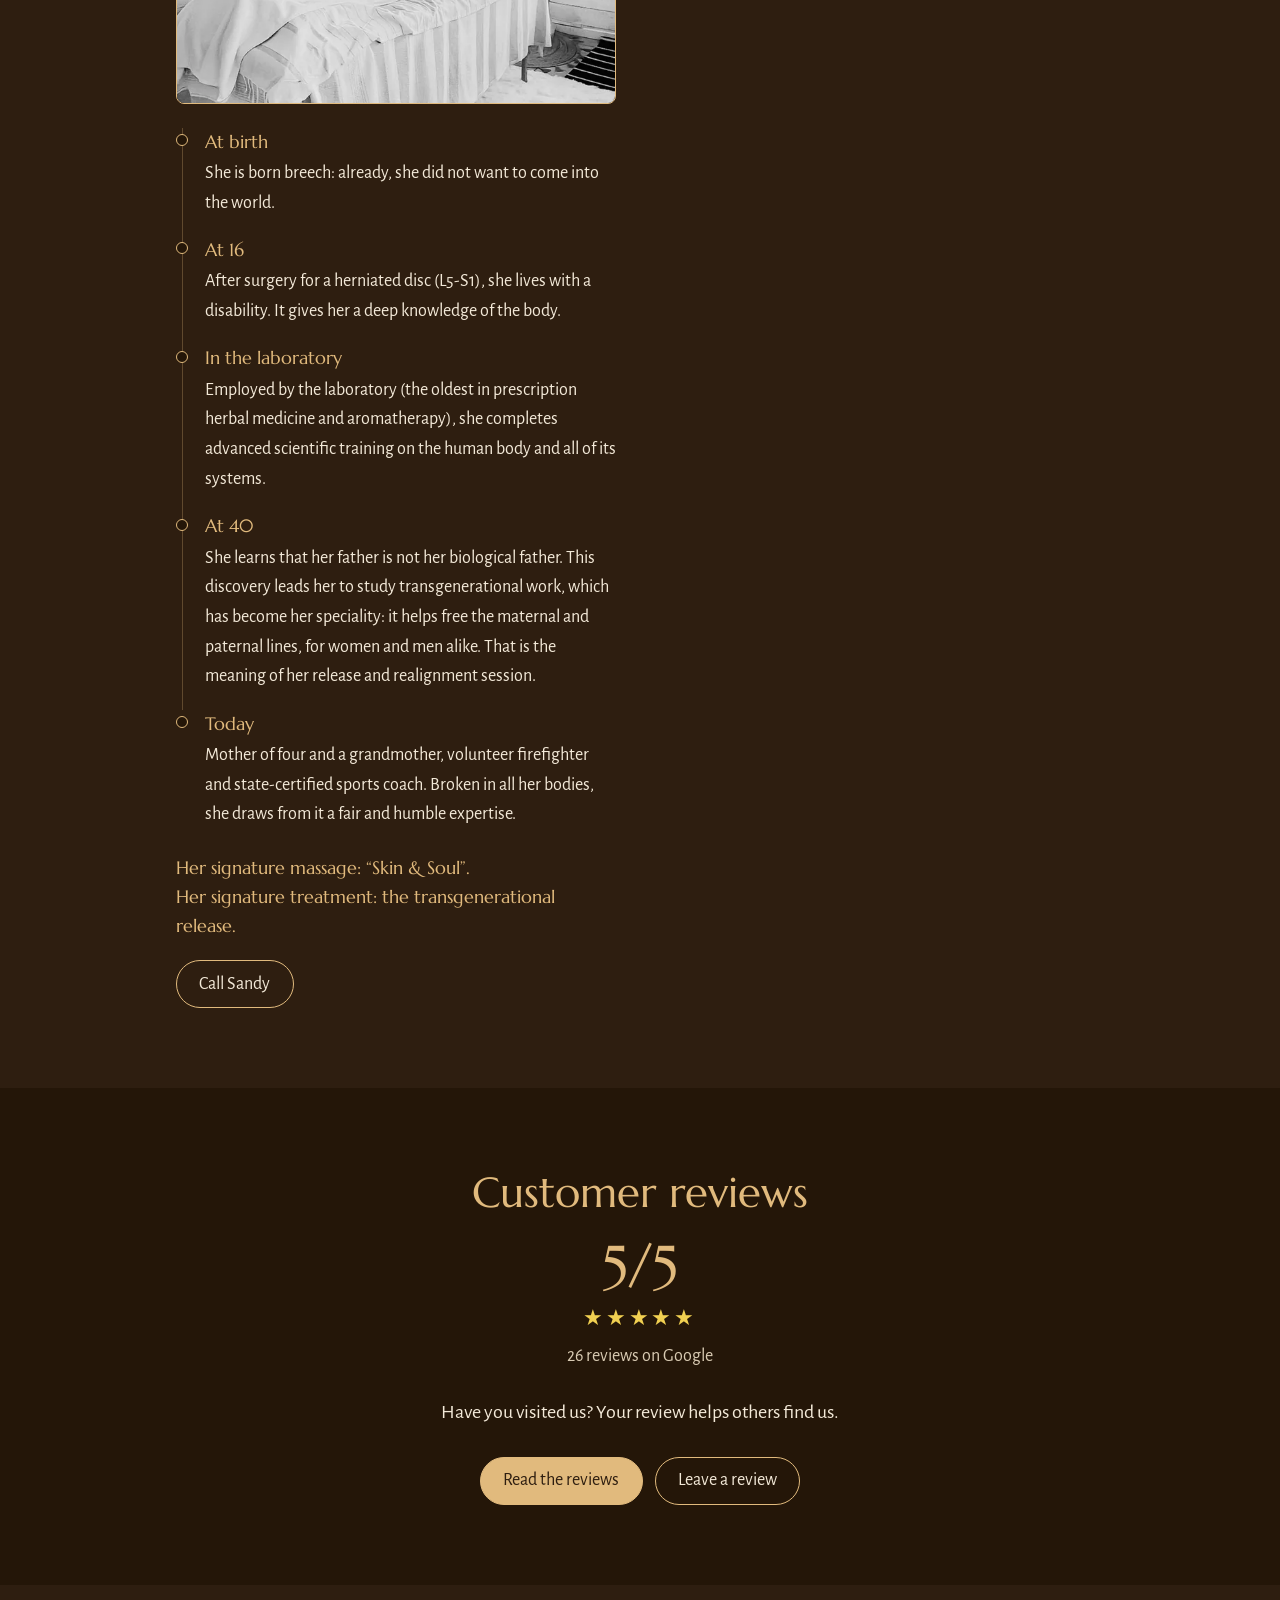
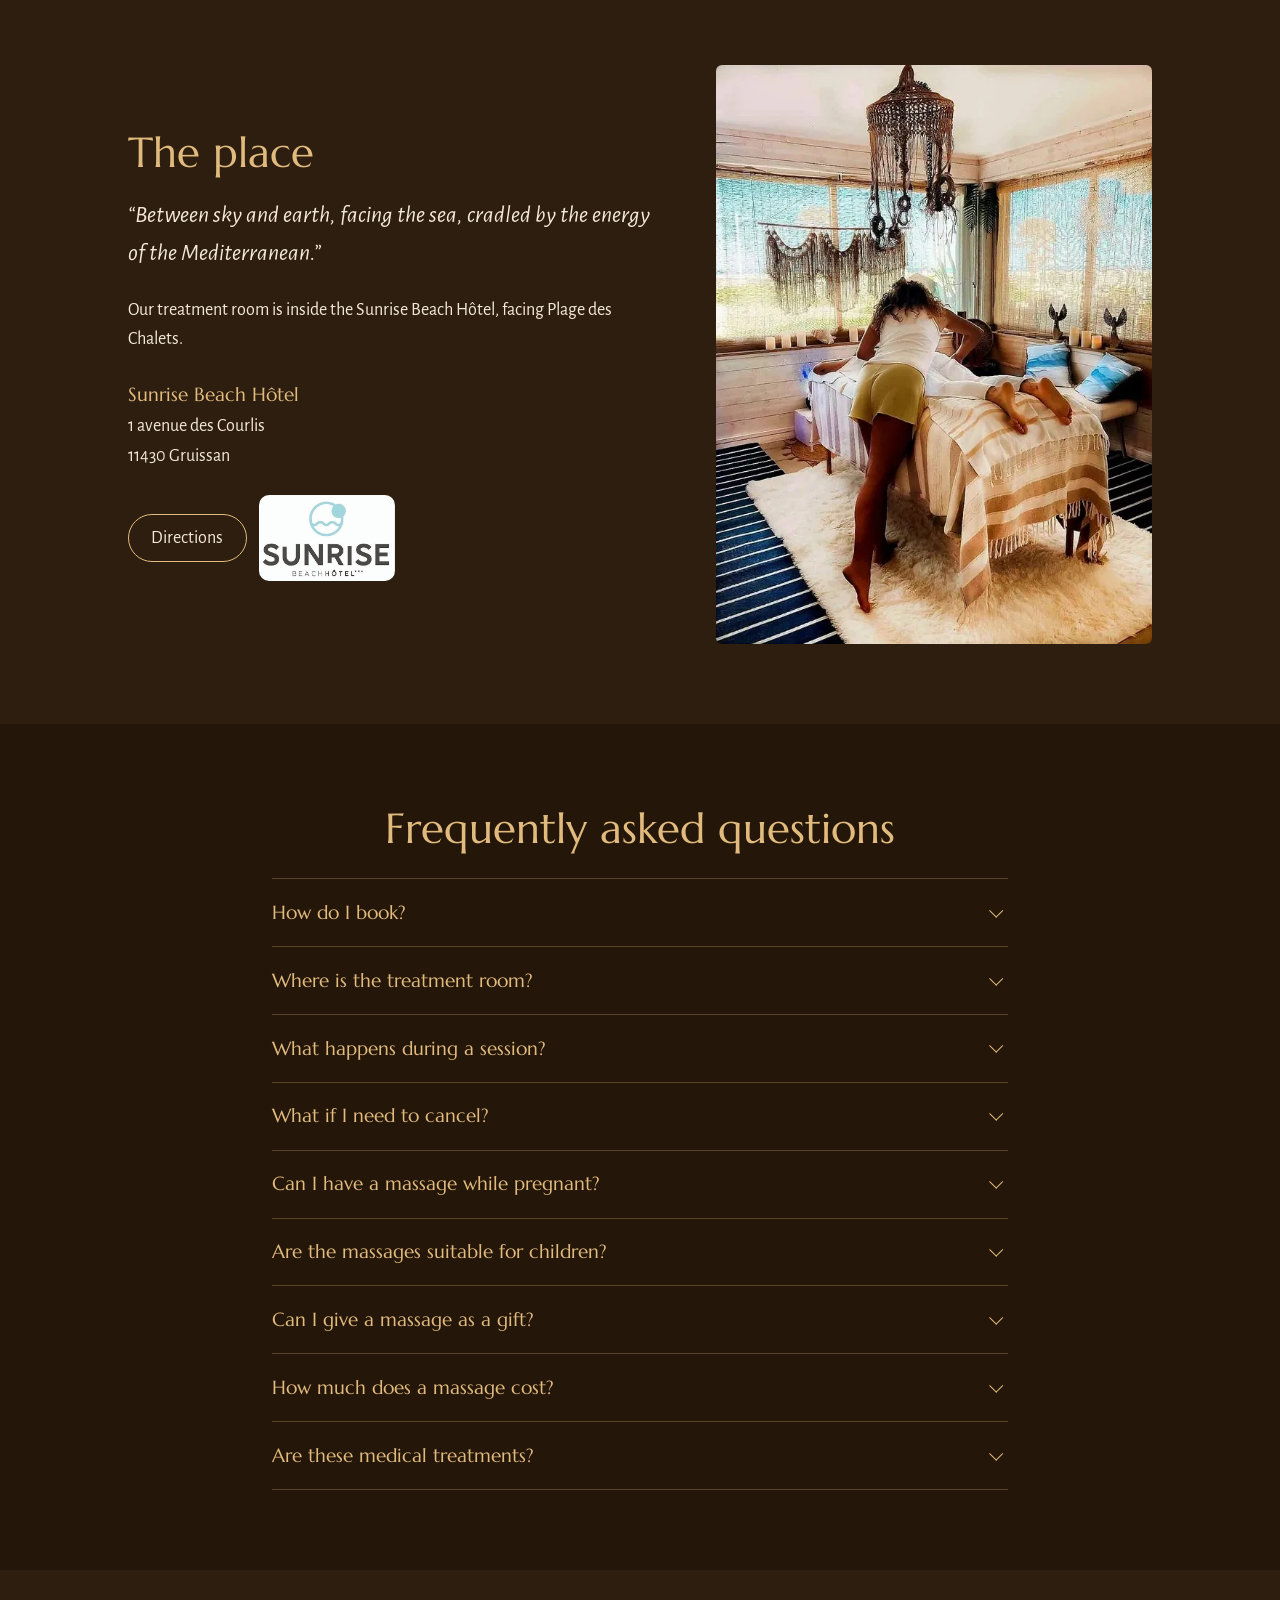
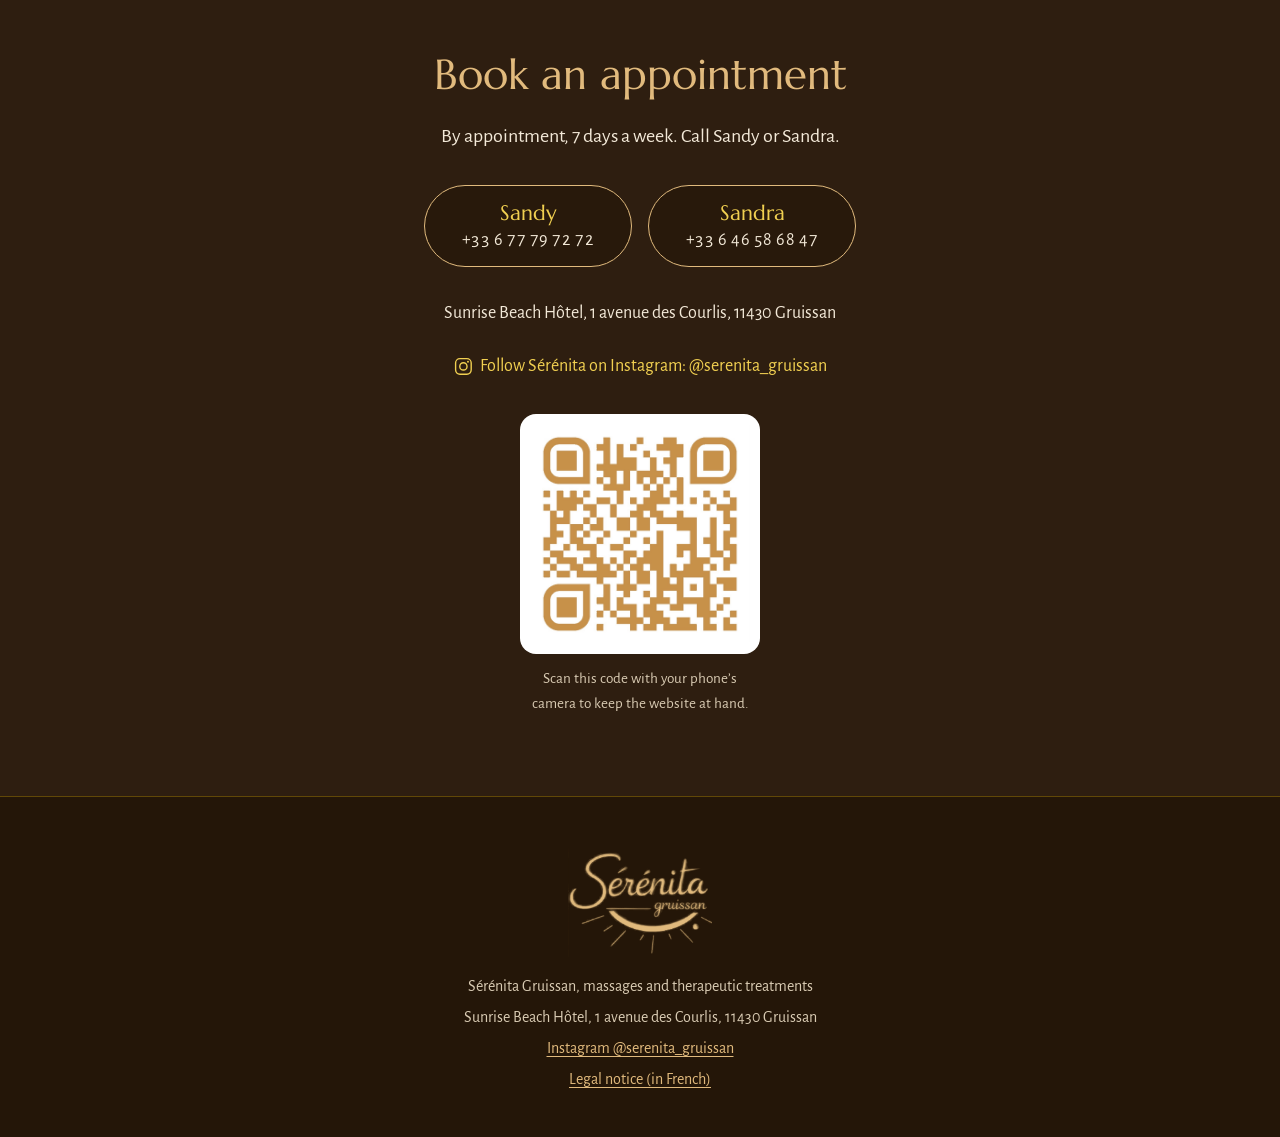
==== commit 9451c32b: "Page claire sur Android, photo de Sandy qui masse, bon cadeau : occasions en pastilles et message du" ====
--- a/en/index.html
+++ b/en/index.html
@@ -6,6 +6,7 @@
   <title>Sérénita Gruissan – Massages and therapeutic treatments with Sandy and Sandra</title>
   <meta name="description" content="Massages and therapeutic treatments in Gruissan with Sandy and Sandra, 7 days a week, in their treatment room at the Sunrise Beach Hôtel, Plage des Chalets. Warm organic oil massage, facial, head, back and neck, pregnancy and postnatal, massages of the world, four-hand, duo, cupping, Skin &amp; Soul, transgenerational session. Booking by phone.">
   <meta name="theme-color" content="#2e1e10">
+  <meta name="color-scheme" content="only light">
   <link rel="canonical" href="https://sandycrazyconcept.fr/en/">
   <link rel="alternate" hreflang="fr" href="https://sandycrazyconcept.fr/">
   <link rel="alternate" hreflang="en" href="https://sandycrazyconcept.fr/en/">
@@ -20,7 +21,7 @@
   <link rel="apple-touch-icon" href="../apple-touch-icon.png">
   <link rel="preload" href="../fonts/marcellus-latin-400-normal.woff2" as="font" type="font/woff2" crossorigin>
   <link rel="preload" href="../fonts/alegreya-sans-latin-400-normal.woff2" as="font" type="font/woff2" crossorigin>
-  <link rel="stylesheet" href="../css/style.css?v=13">
+  <link rel="stylesheet" href="../css/style.css?v=15">
   <script type="application/ld+json">
   {
     "@context": "https://schema.org",
@@ -375,6 +376,17 @@
           <p class="chapo">A birthday, a mum-to-be, a thank-you: give the treatment of your choice with a Sérénita gift voucher.</p>
         </div>
         <div class="bon-visuel">
+          <fieldset class="bon-occasions" hidden>
+            <legend>Choose the occasion</legend>
+            <div class="pastilles">
+              <label><input type="radio" name="bon-occasion" value="classique" checked><span>Any occasion</span></label>
+              <label><input type="radio" name="bon-occasion" value="noel"><span>Christmas</span></label>
+              <label><input type="radio" name="bon-occasion" value="saint-valentin"><span>Valentine’s Day</span></label>
+              <label><input type="radio" name="bon-occasion" value="anniversaire"><span>Birthday</span></label>
+              <label><input type="radio" name="bon-occasion" value="fete-des-meres"><span>Mother’s Day</span></label>
+              <label><input type="radio" name="bon-occasion" value="fete-des-peres"><span>Father’s Day</span></label>
+            </div>
+          </fieldset>
           <div class="bon-carte" aria-hidden="true">
             <picture>
               <source type="image/webp" srcset="../img/bon-cadeau-768.webp 768w, ../img/bon-cadeau-1536.webp 1536w" sizes="(min-width: 860px) 36rem, 100vw">
@@ -383,6 +395,7 @@
             </picture>
             <p class="bon-ligne bon-format">Massage en duo d’une heure</p>
             <p class="bon-ligne bon-style">“Massage du monde”</p>
+            <p class="bon-message"></p>
           </div>
           <div class="bon-choix" hidden>
             <div>
@@ -410,16 +423,10 @@
                 <option value="huiles">Warm organic essential oils</option>
               </select>
             </div>
-            <div>
-              <label for="bon-occasion">Occasion</label>
-              <select id="bon-occasion">
-                <option value="classique" selected>Any occasion</option>
-                <option value="noel">Christmas</option>
-                <option value="anniversaire">Birthday</option>
-                <option value="saint-valentin">Valentine’s Day</option>
-                <option value="fete-des-meres">Mother’s Day</option>
-                <option value="fete-des-peres">Father’s Day</option>
-              </select>
+            <div class="bon-choix-message">
+              <label for="bon-message">Your message on the voucher <span class="facultatif">(optional)</span></label>
+              <textarea id="bon-message" rows="2" maxlength="120" placeholder="E.g. Merry Christmas Mum, take good care of yourself!"></textarea>
+              <p class="bon-aide">It appears on the preview. Give it when you order: it will be written on your voucher.</p>
             </div>
             <p class="bon-resume visuellement-cache" aria-live="polite">Voucher preview: Sérénita Duo — 60 min, Massages of the world.</p>
           </div>
@@ -451,6 +458,11 @@
           <article class="accompagnante sans-photo" id="sandy" aria-labelledby="titre-sandy">
             <div class="accompagnante-texte">
               <h3 id="titre-sandy">Sandy</h3>
+              <picture class="scene">
+                <source type="image/webp" srcset="../img/sandy-massage-640.webp 640w, ../img/sandy-massage-1059.webp 1059w" sizes="(min-width: 600px) 27rem, 100vw">
+                <img src="../img/sandy-massage-640.jpg" srcset="../img/sandy-massage-640.jpg 640w, ../img/sandy-massage-1059.jpg 1059w" sizes="(min-width: 600px) 27rem, 100vw"
+                     width="640" height="480" loading="lazy" alt="Sandy massaging a client’s back in her massage room">
+              </picture>
               <ol class="parcours">
                 <li><span class="parcours-quand">At birth</span><p>She is born breech: already, she did not want to come into the world.</p></li>
                 <li><span class="parcours-quand">At 16</span><p>After surgery for a herniated disc (L5-S1), she lives with a disability. It gives her a deep knowledge of the body.</p></li>
@@ -592,6 +604,6 @@
     <a href="tel:+33646586847">Call Sandra</a>
   </nav>
   <script src="../js/soins.js?v=2" defer></script>
-  <script src="../js/bon.js?v=2" defer></script>
+  <script src="../js/bon.js?v=3" defer></script>
 </body>
 </html>
--- a/css/style.css
+++ b/css/style.css
@@ -7,8 +7,10 @@
 @font-face { font-family: "Alegreya Sans"; src: url("../fonts/alegreya-sans-latin-400-italic.woff2") format("woff2"); font-weight: 400; font-style: italic; font-display: swap; }
 @font-face { font-family: "Alegreya Sans"; src: url("../fonts/alegreya-sans-latin-700-normal.woff2") format("woff2"); font-weight: 700; font-style: normal; font-display: swap; }
 @font-face { font-family: "Great Vibes"; src: url("../fonts/great-vibes-latin-400-normal.woff2") format("woff2"); font-weight: 400; font-style: normal; font-display: swap; }
+@font-face { font-family: "Sacramento"; src: url("../fonts/sacramento-latin-400-normal.woff2") format("woff2"); font-weight: 400; font-style: normal; font-display: swap; }
 
 :root {
+  color-scheme: only light; /* pas de mode sombre forcé (Android) : l'accueil reste ivoire comme sur iPhone */
   --ecorce: #2e1e10;
   --ecorce-sombre: #241608;
   --ecorce-claire: #3a2716;
@@ -482,8 +484,10 @@
   align-items: start;
 }
 .accompagnante img { width: 100%; border: 1px solid var(--or-patine); border-radius: 8px; }
-/* Sandy : photo de sa partie retirée (doublon de l'accueil), en attendant une autre photo */
+/* Sandy et Sandra : plus de portrait à côté du texte (doublons de l'accueil) ; Sandy : photo d'elle en train de masser, sous son nom */
 .accompagnante.sans-photo { grid-template-columns: minmax(0, 1fr); }
+.accompagnante .scene { display: block; margin: 0.6rem 0 1.5rem; }
+.accompagnante .scene img { display: block; height: auto; }
 .signatures { margin: 0 0 1.25rem; font-family: "Marcellus", Georgia, serif; color: var(--or-patine); line-height: 1.6; }
 .accompagnante h3 {
   margin: 0 0 0.4rem;
@@ -547,6 +551,48 @@
   color: #ad7e2b;
 }
 .bon-choix { display: grid; gap: 0.9rem; width: 100%; max-width: 36rem; }
+/* Occasions : pastilles au-dessus de la carte */
+.bon-occasions { width: 100%; max-width: 36rem; margin: 0; padding: 0; border: 0; }
+.bon-occasions[hidden] { display: none; }
+.bon-occasions legend { margin: 0 0 0.6rem; padding: 0; font-family: "Marcellus", Georgia, serif; color: var(--or-patine); }
+.pastilles { display: flex; flex-wrap: wrap; gap: 0.5rem; }
+.pastilles label { position: relative; display: inline-flex; cursor: pointer; }
+.pastilles input { position: absolute; inset: 0; width: 100%; height: 100%; margin: 0; opacity: 0; cursor: pointer; }
+.pastilles span { display: inline-block; padding: 0.45rem 0.95rem; border: 1px solid var(--or-patine); border-radius: 999px; color: var(--sable); font-size: 0.97rem; line-height: 1.3; }
+.pastilles label:hover span { border-color: var(--or-vif); }
+.pastilles input:checked + span { background: var(--or-vif); border-color: var(--or-vif); color: var(--brun); }
+.pastilles input:focus-visible + span { outline: 2px solid var(--or-vif); outline-offset: 2px; }
+/* Message de la personne qui offre : sur la carte, sous la phrase du bas */
+.bon-message {
+  position: absolute;
+  left: 22%;
+  right: 21.4%;
+  top: 85.6%;
+  margin: 0;
+  font-family: "Sacramento", "Great Vibes", cursive;
+  font-size: calc(3.5cqw * var(--ajuste, 1));
+  line-height: 1.08;
+  text-align: center;
+  text-wrap: balance;
+  overflow-wrap: anywhere;
+  color: #5a3a1e;
+}
+.bon-choix textarea {
+  width: 100%;
+  min-height: 4.5rem;
+  padding: 0.6rem 0.9rem;
+  border: 1px solid var(--or-patine);
+  border-radius: 0.5rem;
+  background: var(--ecorce);
+  color: var(--sable);
+  font: inherit;
+  font-size: 1rem;
+  resize: vertical;
+}
+.bon-choix textarea::placeholder { color: var(--sable-doux); opacity: 0.75; }
+.bon-choix textarea:hover { border-color: var(--or-vif); }
+.bon-choix .facultatif { font-family: "Alegreya Sans", sans-serif; font-size: 0.9rem; color: var(--sable-doux); }
+.bon-aide { margin: 0.4rem 0 0; font-size: 0.9rem; color: var(--sable-doux); }
 .bon-choix[hidden], .bon-choix-style[hidden] { display: none; }
 .bon-choix label { display: block; margin-bottom: 0.35rem; font-family: "Marcellus", Georgia, serif; color: var(--or-patine); }
 .bon-choix select {
@@ -737,7 +783,7 @@
 
 @media (max-width: 599px) {
   .accompagnante { grid-template-columns: 1fr; gap: 1rem; }
-  .accompagnante picture { max-width: 9rem; }
+  .accompagnante picture:not(.scene) { max-width: 9rem; }
 }
 
 @media (max-width: 479px) {
